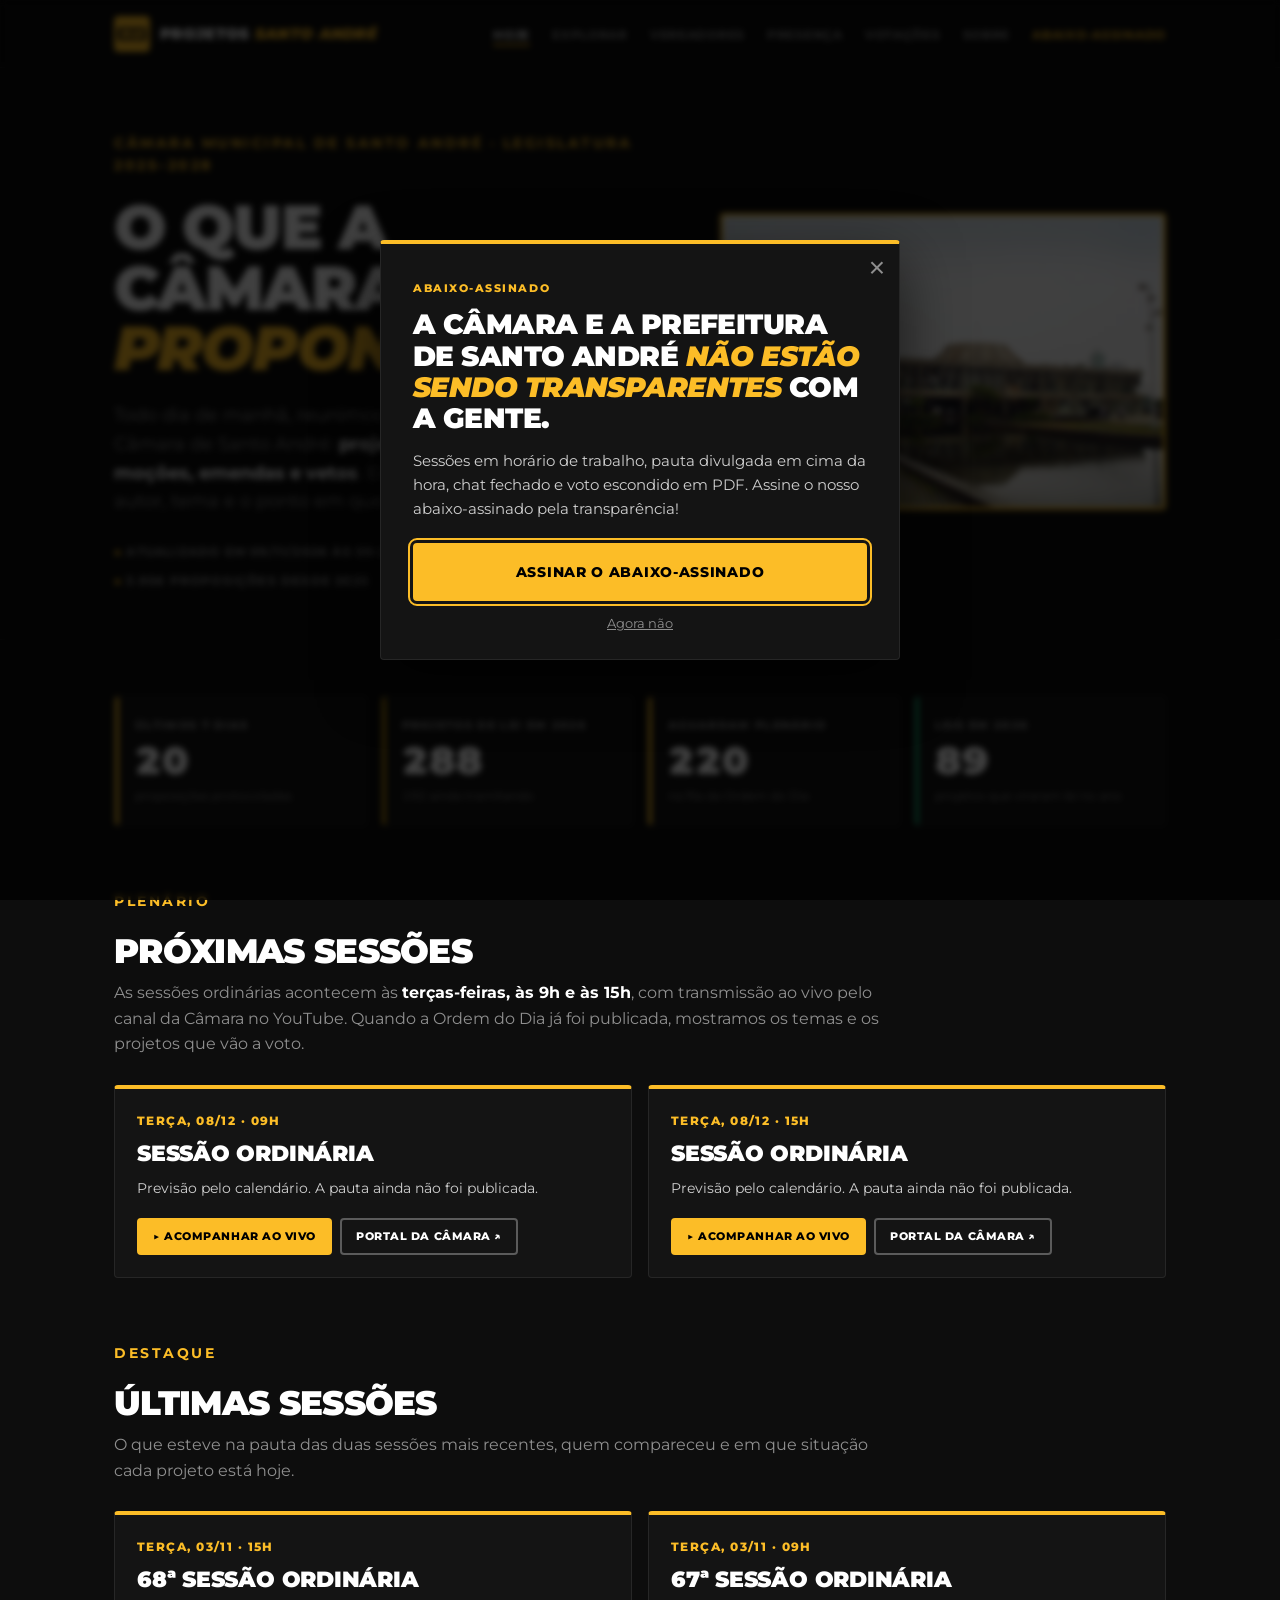
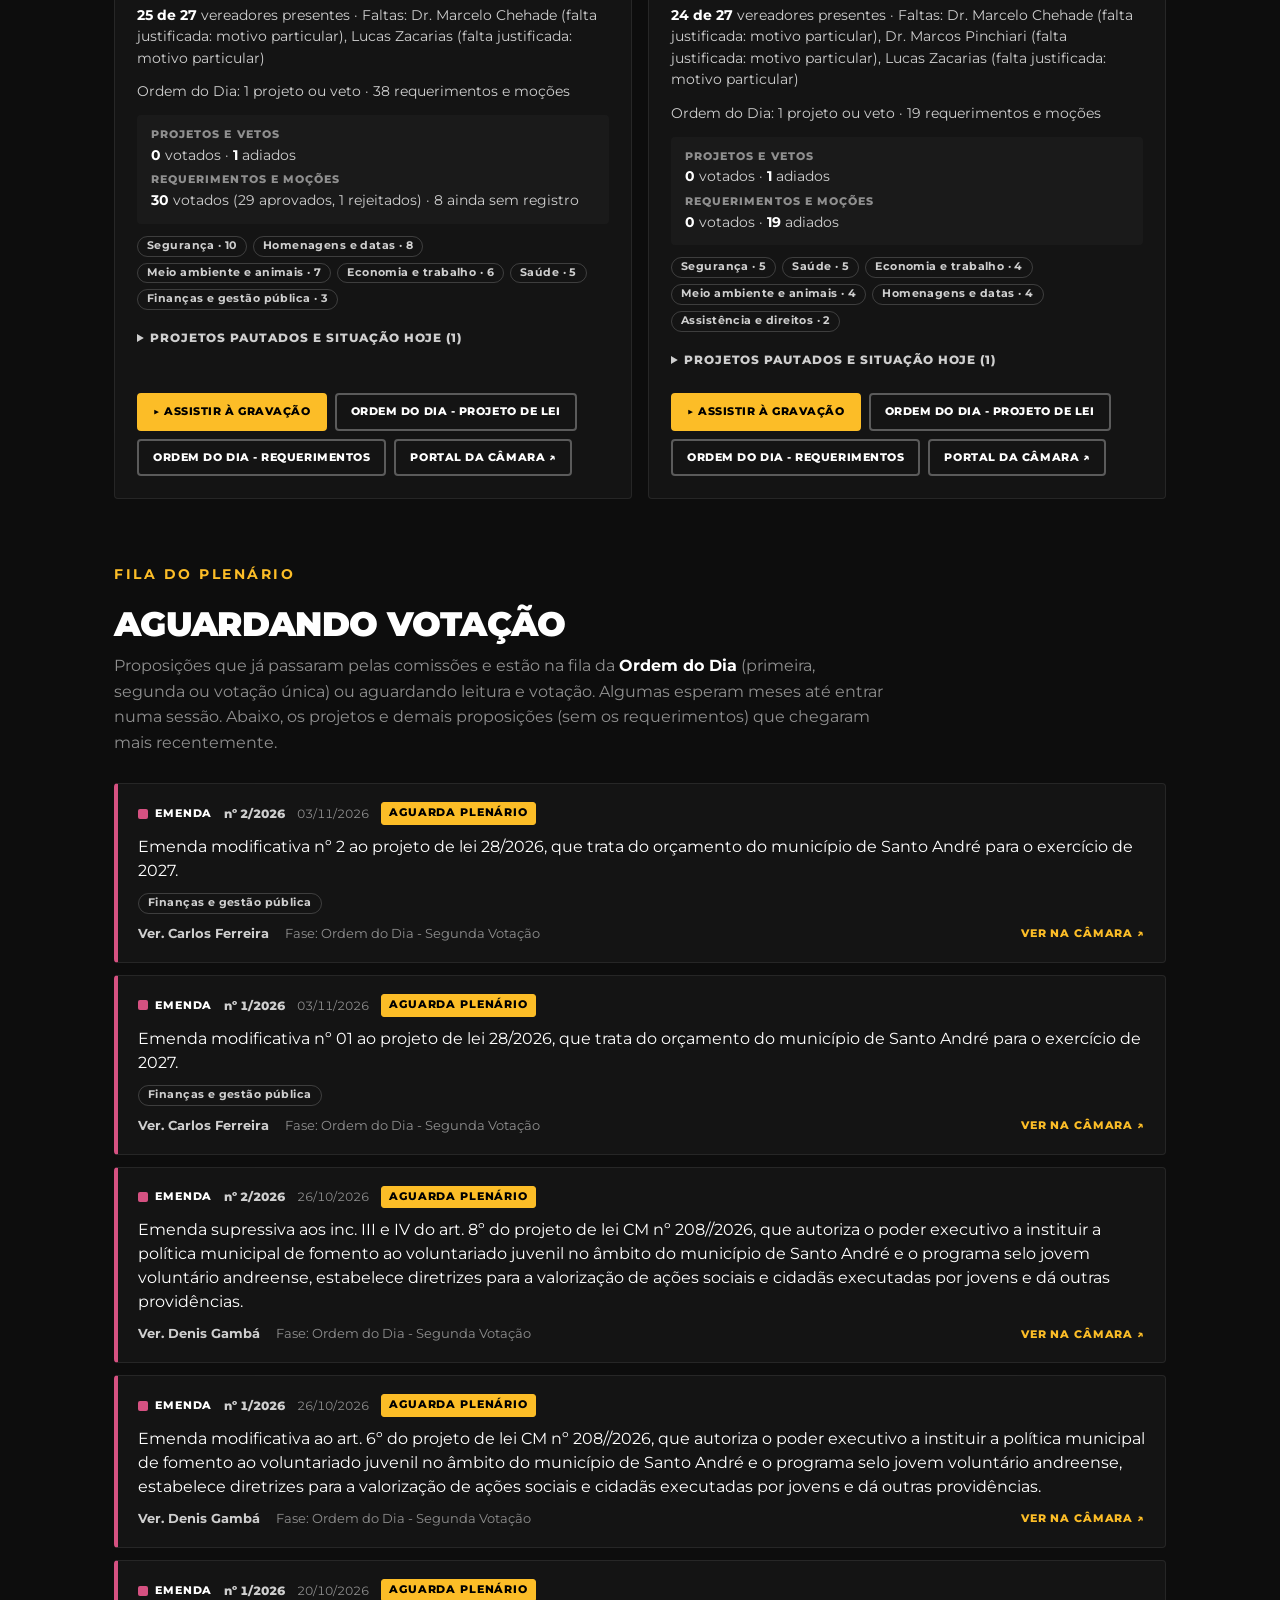
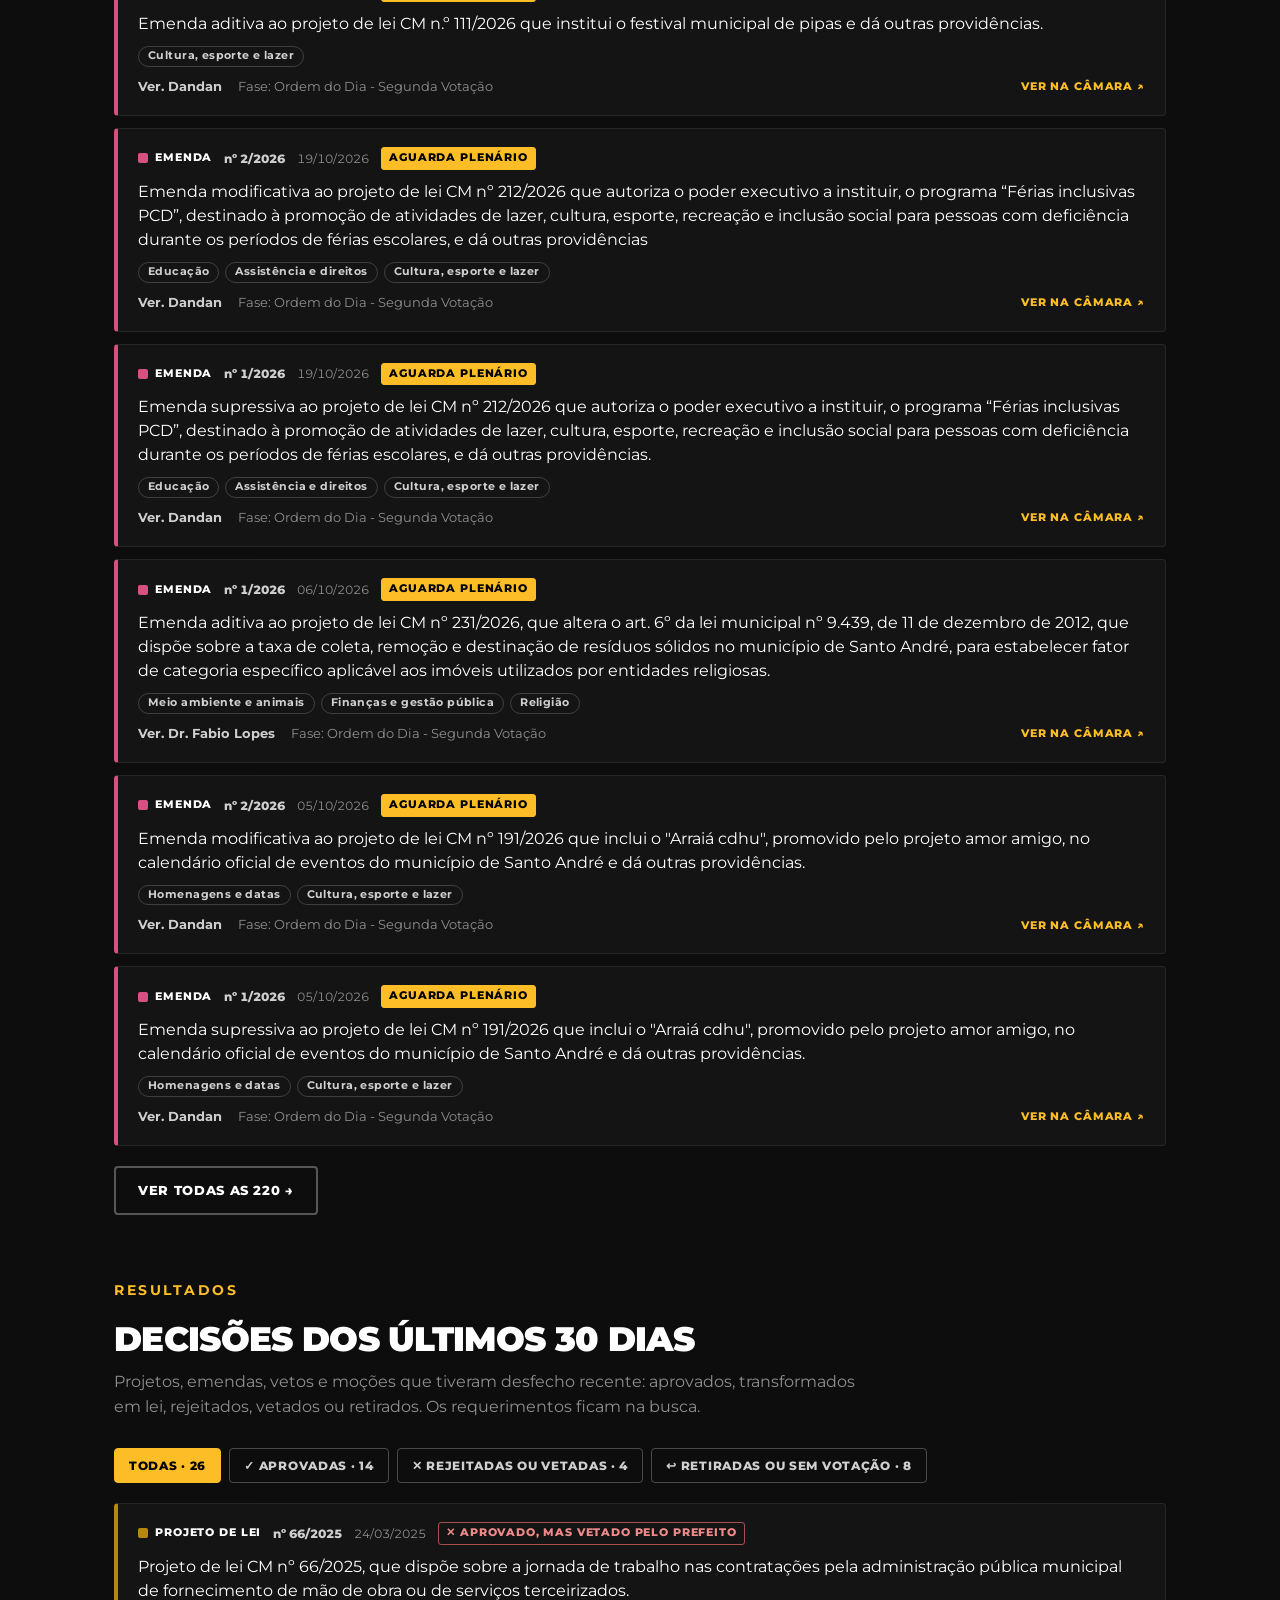
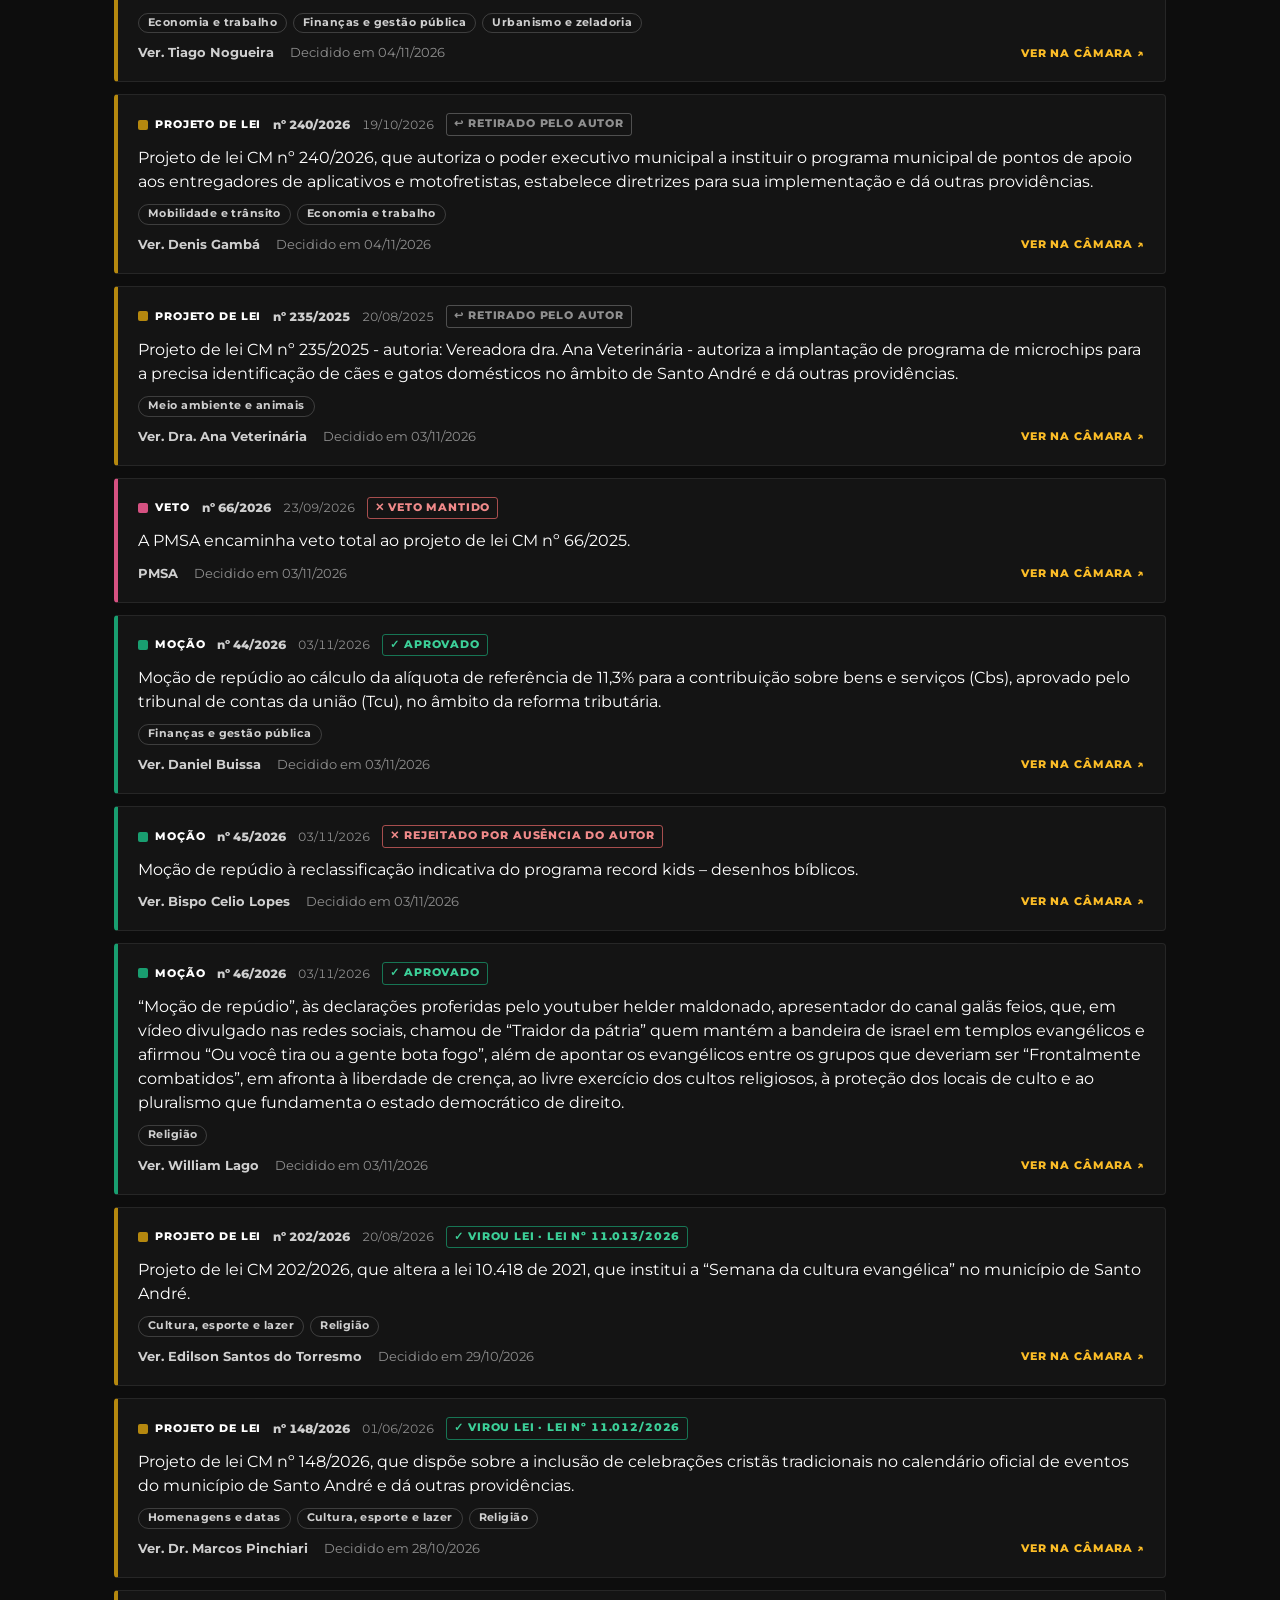
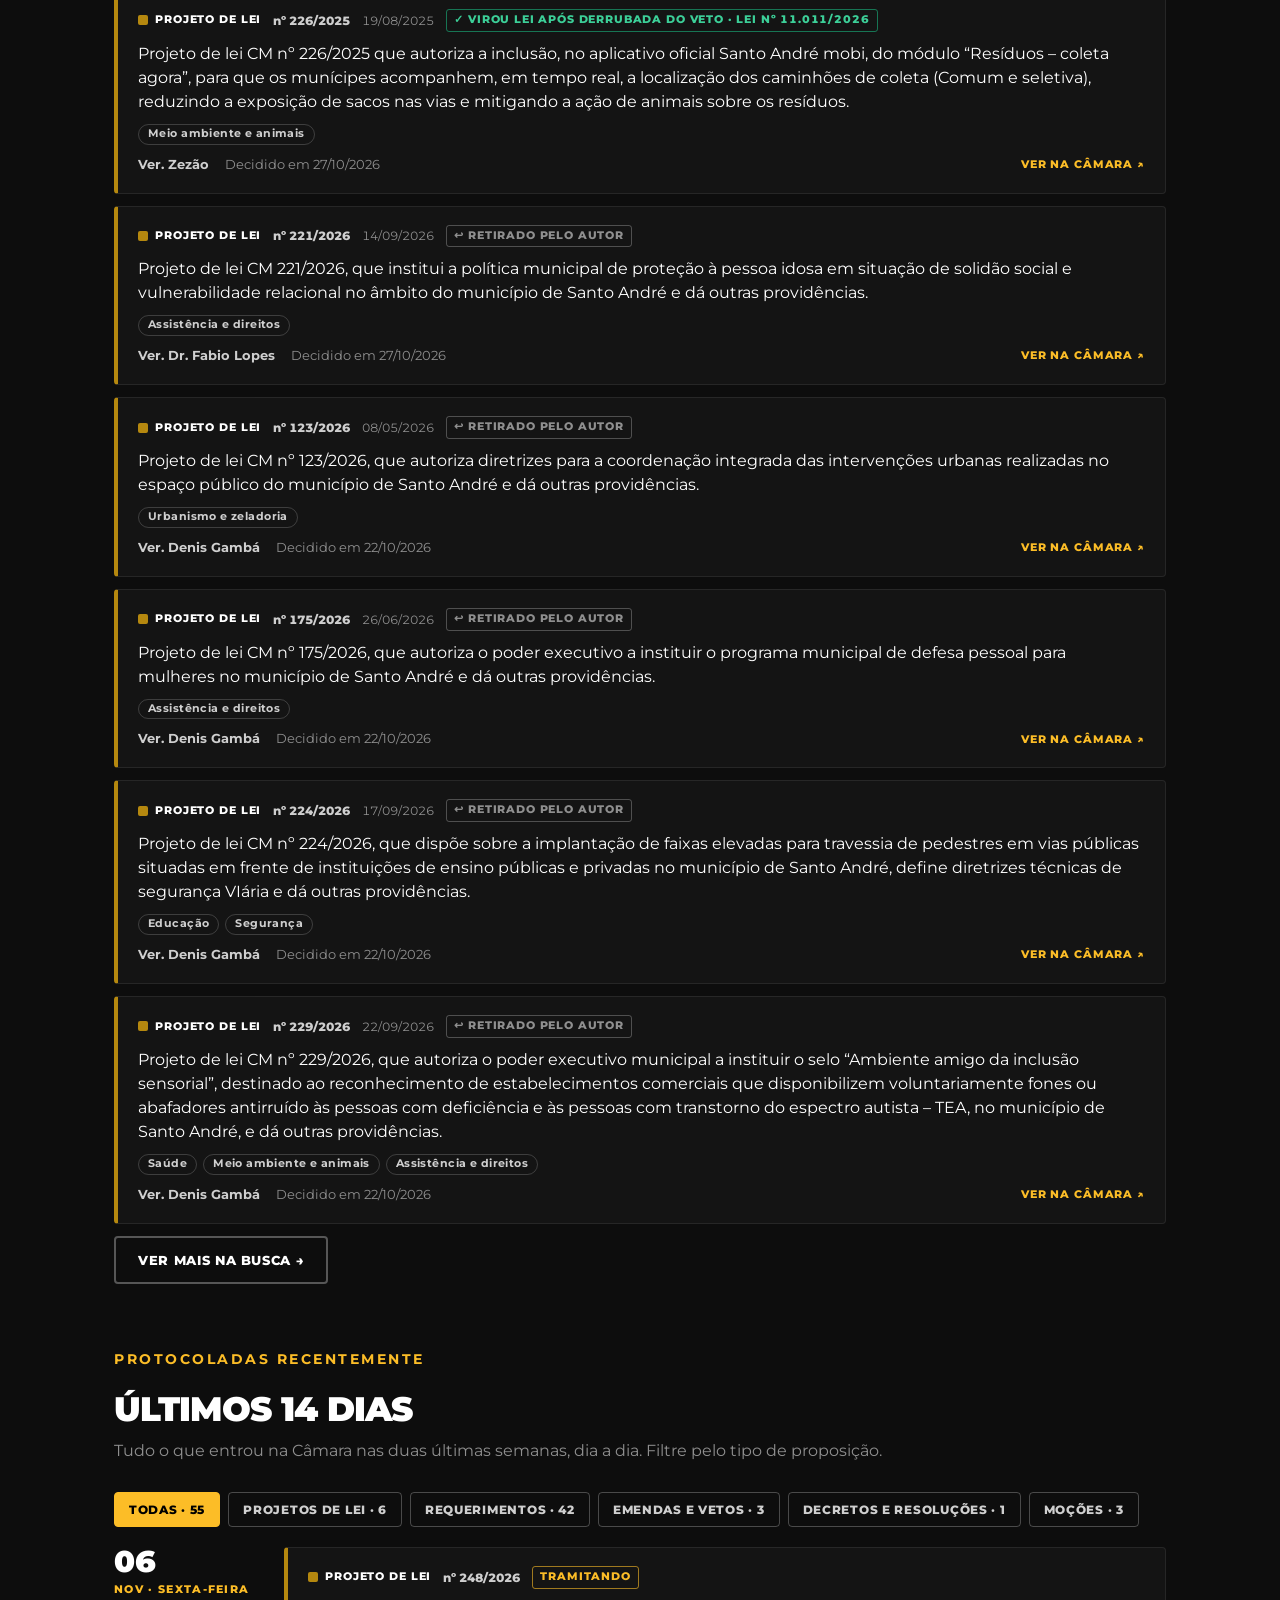
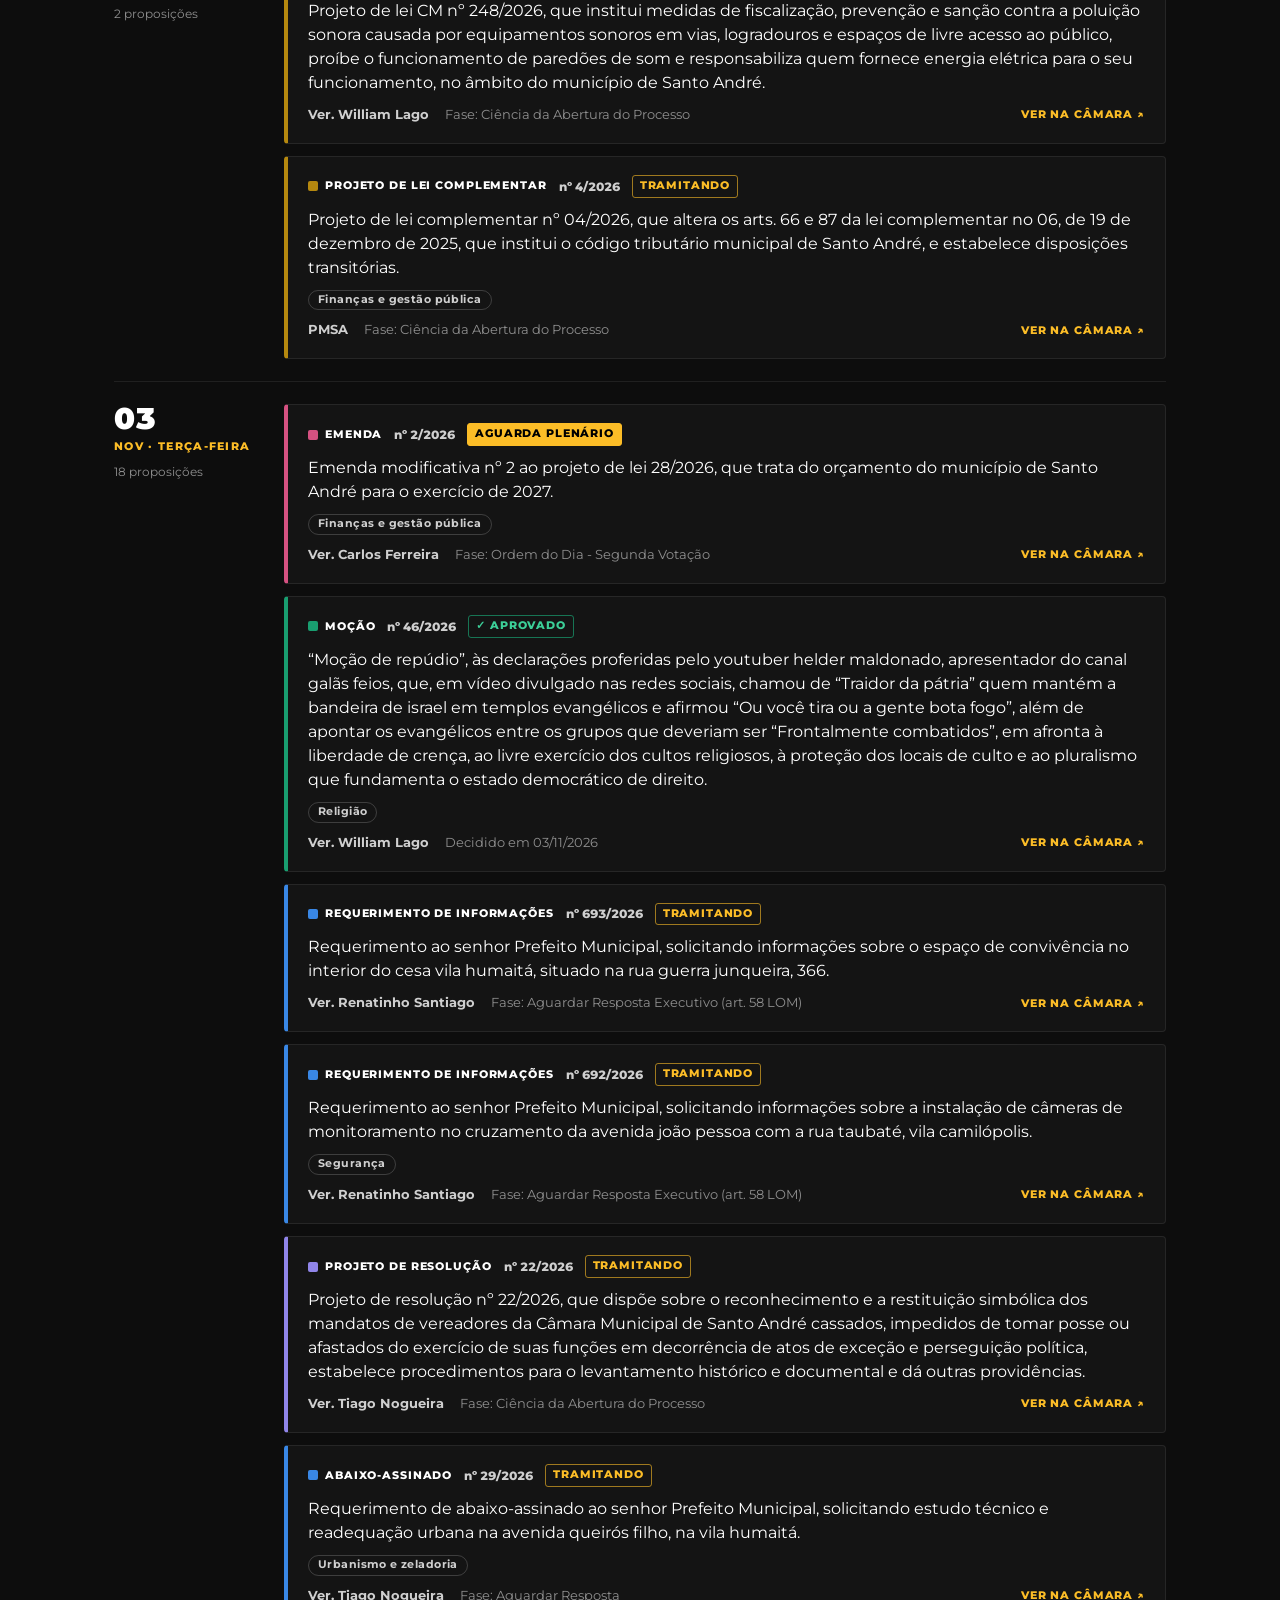
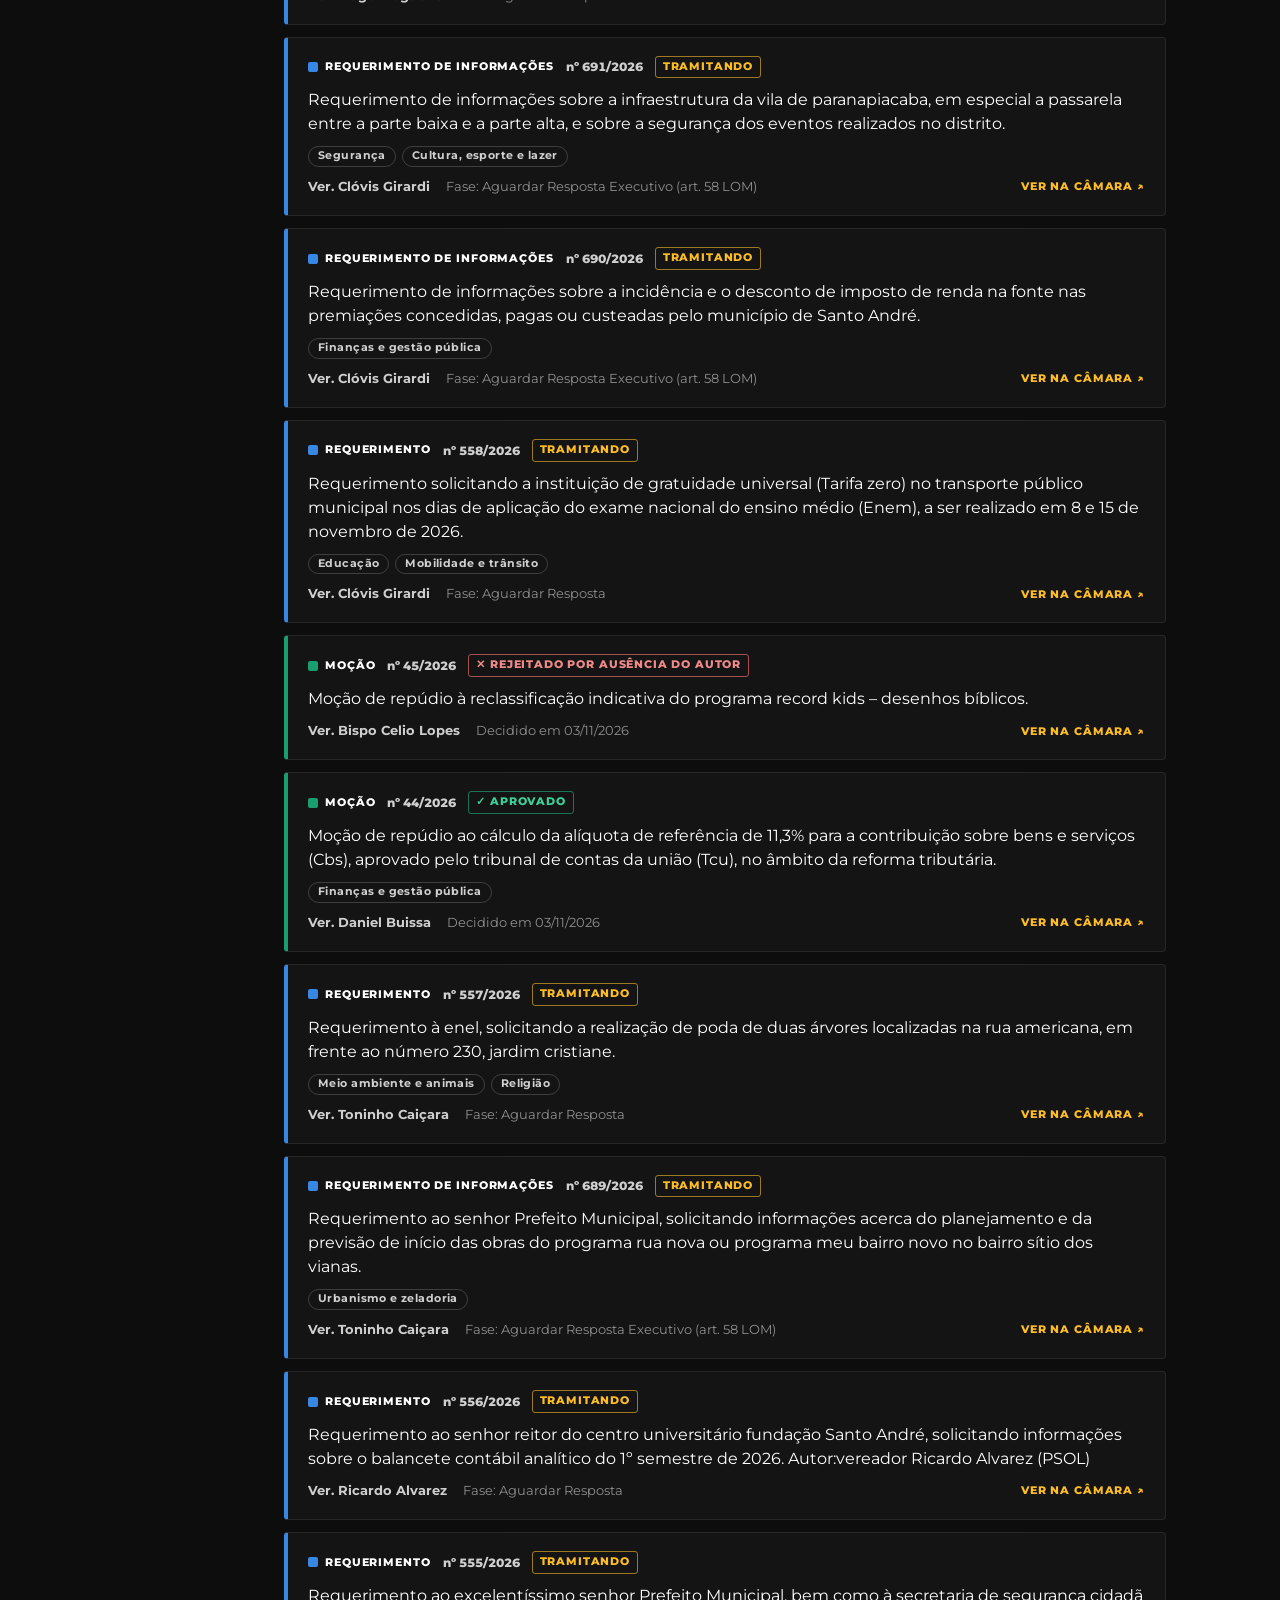
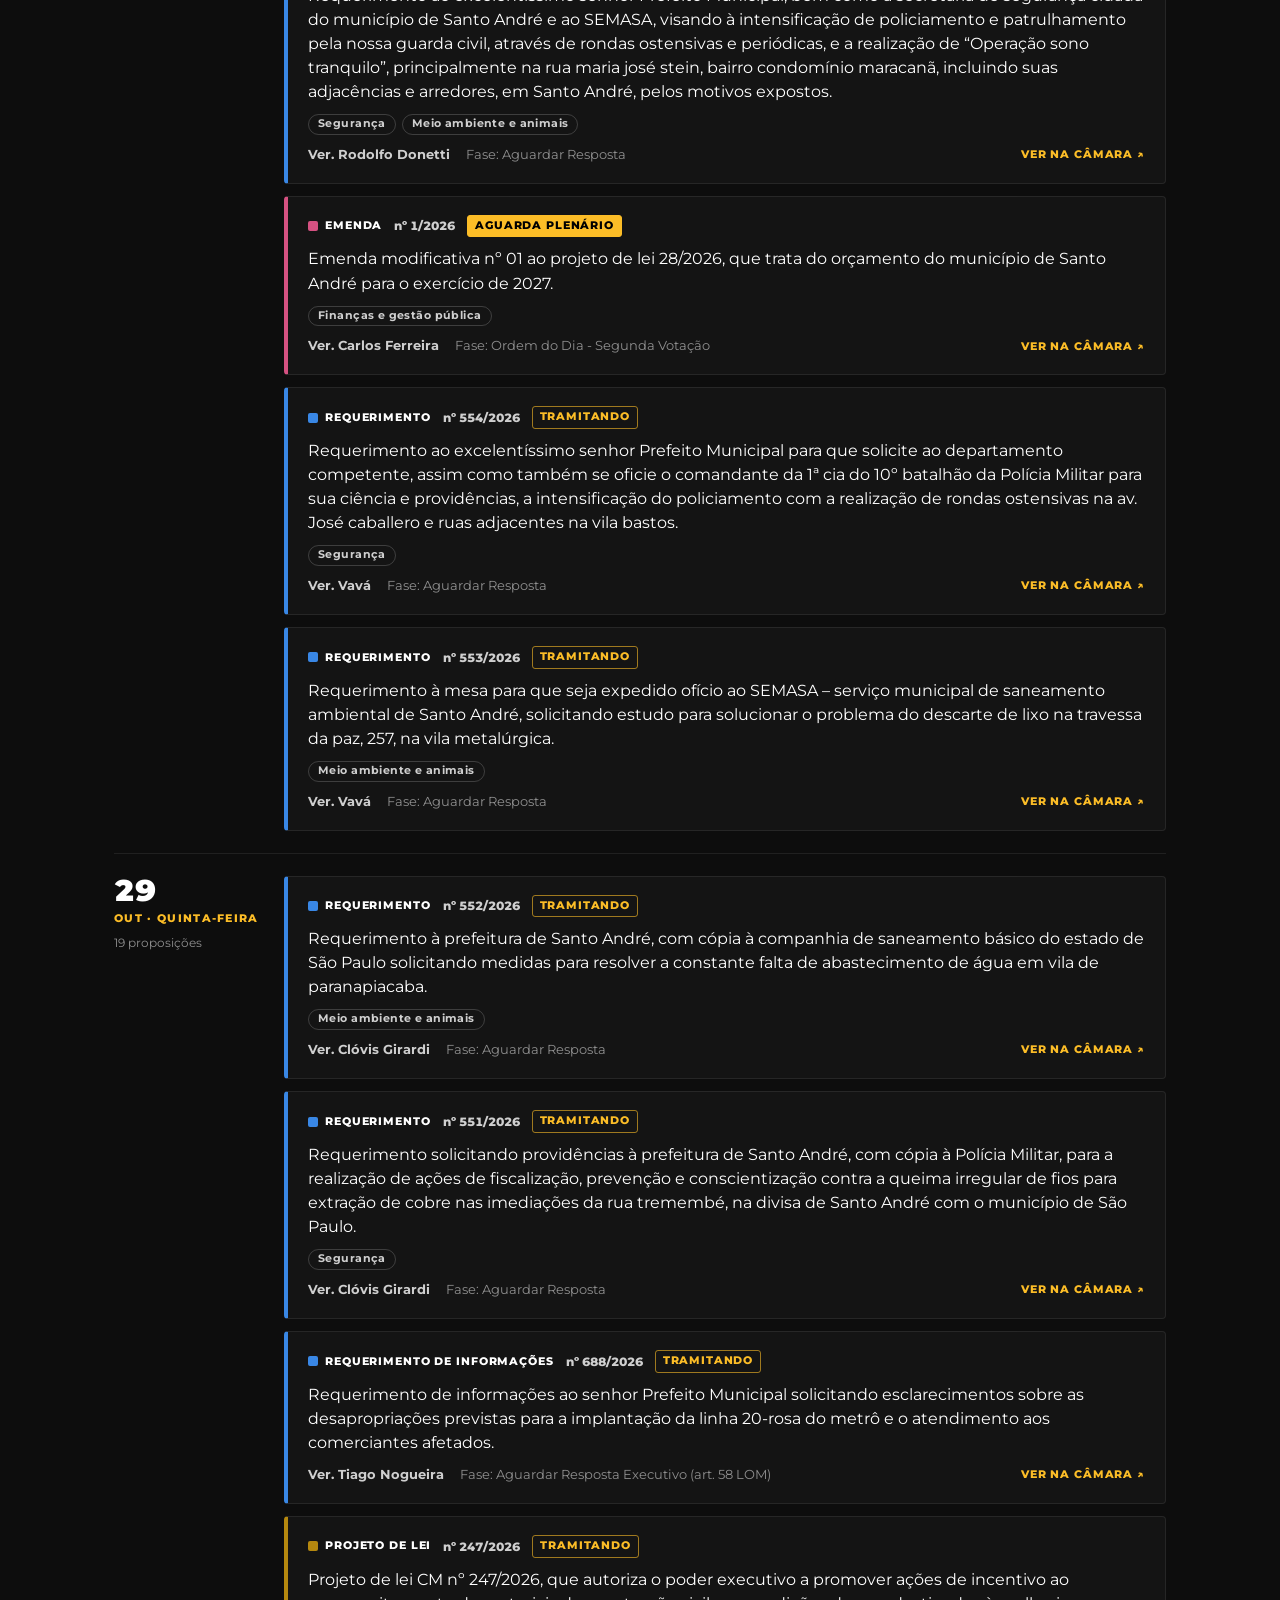
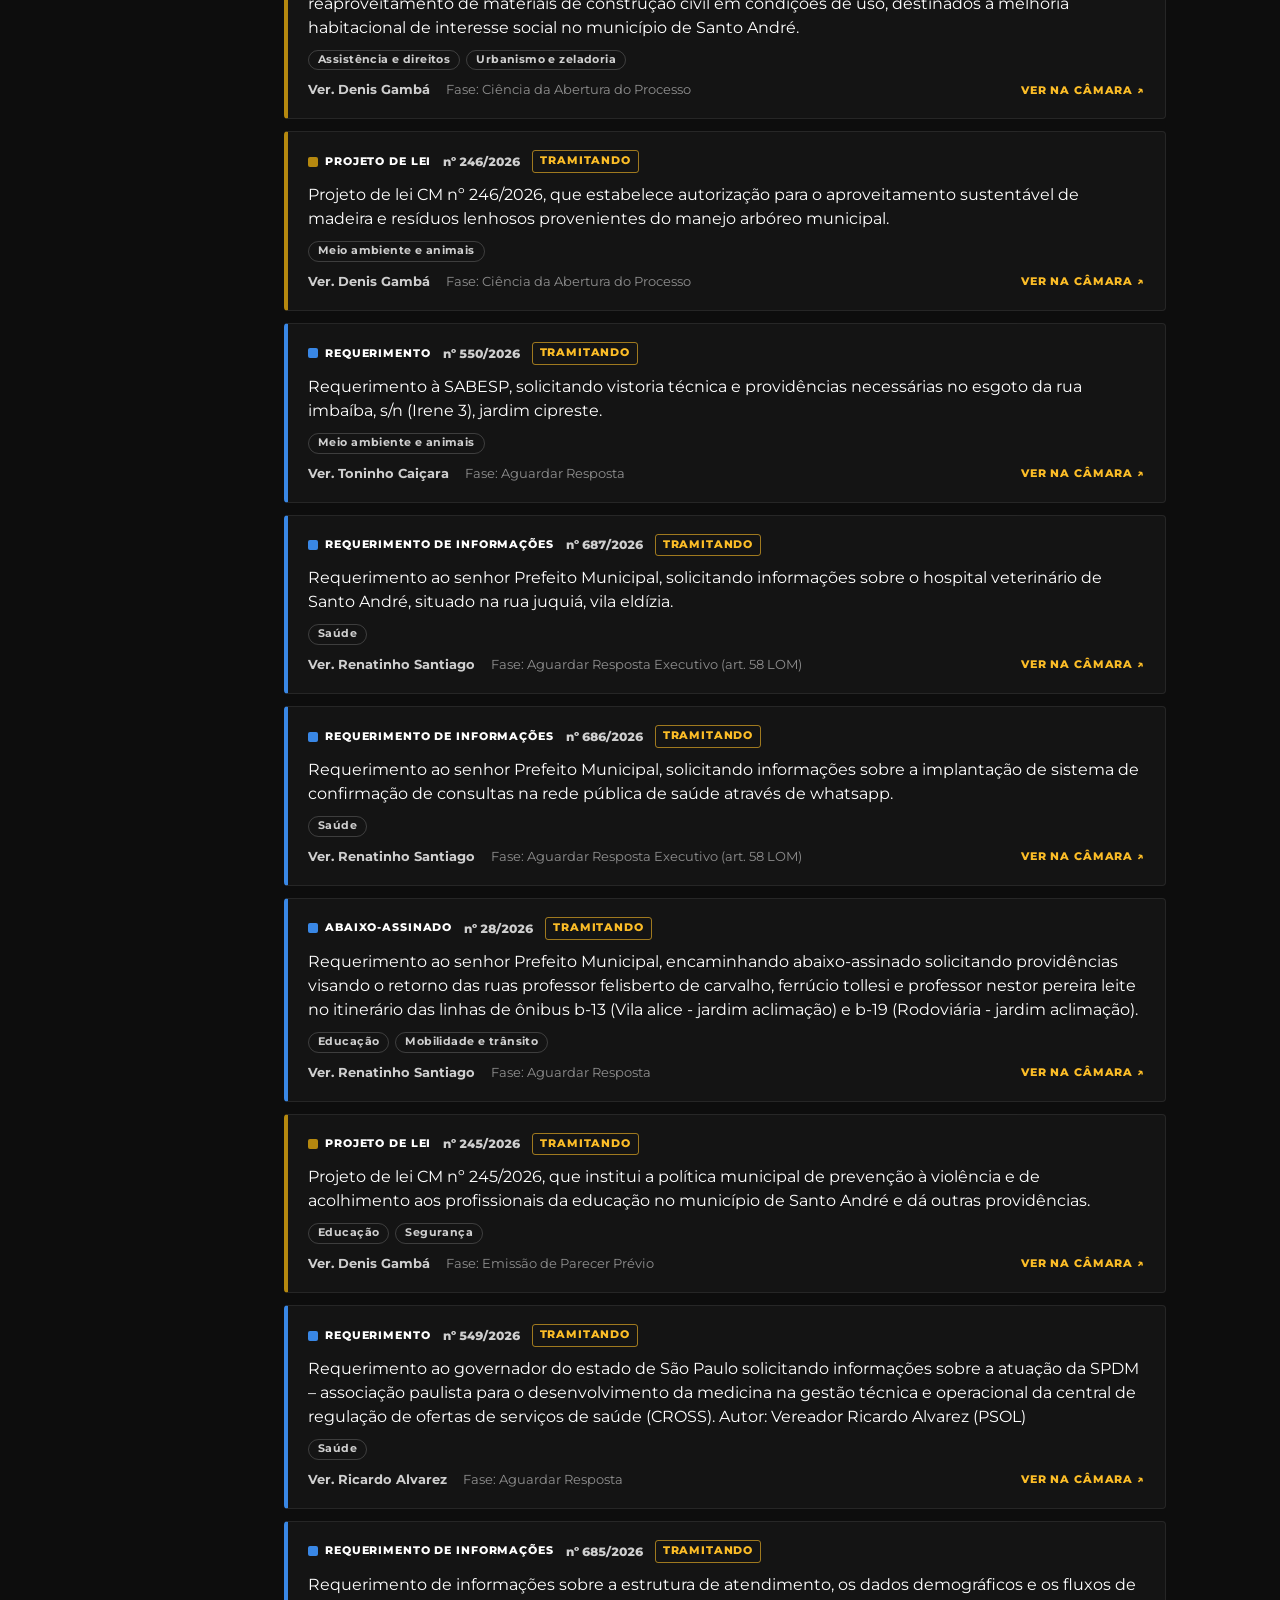
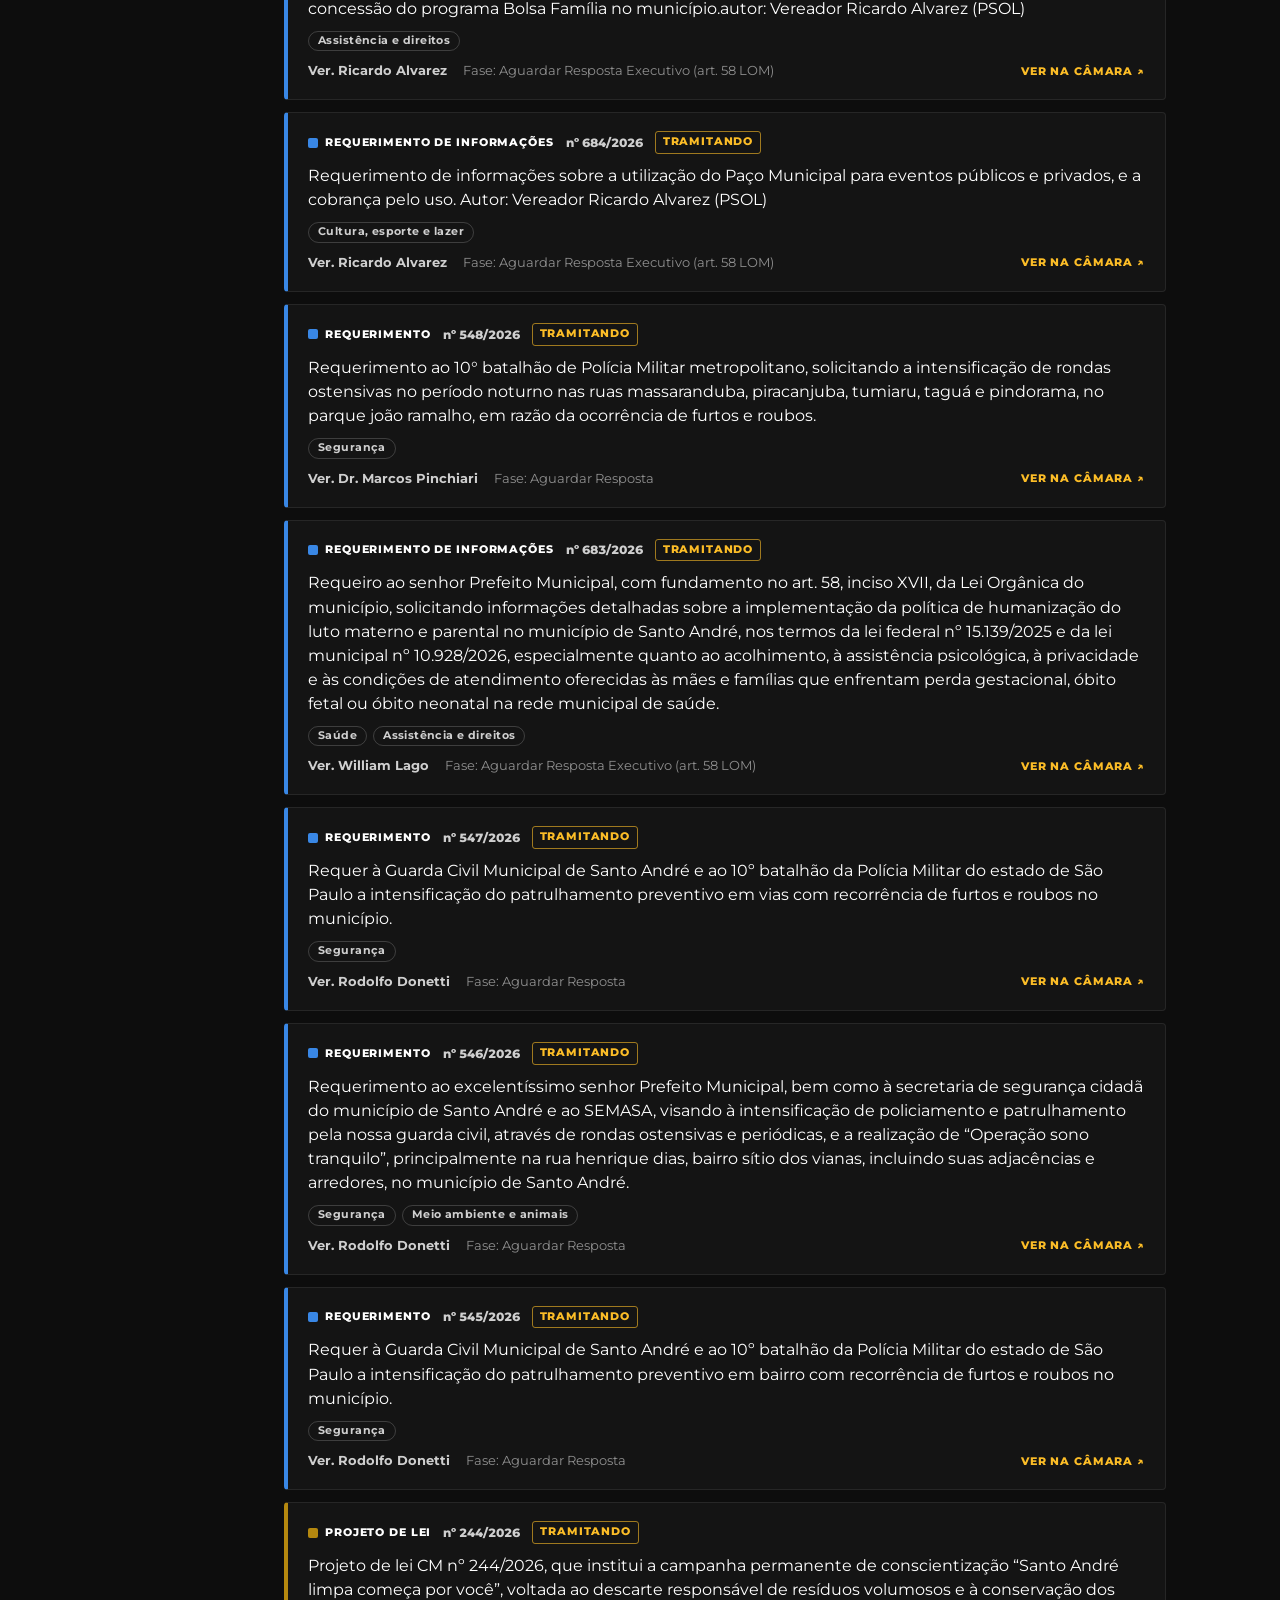
==== docs/index.html @ d662e27c "Modal na página inicial convidando para o abaixo-assinado Aparece 5 s depois de abrir o site; quem f" ====
<!DOCTYPE html>
<html lang="pt-BR">
<head>
  <meta charset="UTF-8" />
  <meta name="viewport" content="width=device-width, initial-scale=1.0" />
  <title>Projetos Santo André</title>
  <meta name="description" content="Todo dia, as novas proposições da Câmara Municipal de Santo André: projetos de lei, requerimentos, moções, emendas e o que está na pauta." />
  <meta property="og:title" content="Projetos Santo André — o que a Câmara está propondo" />
  <meta property="og:description" content="Atualizado todo dia com os dados públicos da Câmara Municipal de Santo André." />
  <link rel="icon" href="img/wan.svg" type="image/svg+xml" />
  <link rel="apple-touch-icon" href="img/wan_180.png" />
  <meta property="og:image" content="https://welwelaraujo.github.io/projetos_santoandre/img/og.png" />
  <link rel="preconnect" href="https://fonts.googleapis.com" />
  <link rel="preconnect" href="https://fonts.gstatic.com" crossorigin />
  <link href="https://fonts.googleapis.com/css2?family=Montserrat:ital,wght@0,400;0,600;0,700;0,800;0,900;1,800;1,900&display=swap" rel="stylesheet" />
  <link rel="stylesheet" href="estilo.css?v=17" />
</head>
<body>

  <nav class="nav">
    <div class="nav__inner container">
      <a href="./" class="marca"><img class="marca__logo" src="img/wan.svg" alt="WAN" width="36" height="36" /><span class="marca__texto">Projetos <em>Santo André</em></span></a>
      <ul class="nav__links">
        <li><a href="./" aria-current="page">Hoje</a></li>
        <li><a href="explorar.html">Explorar</a></li>
        <li><a href="vereadores.html">Vereadores</a></li>
        <li><a href="presenca.html">Presença</a></li>
        <li><a href="votacoes.html">Votações</a></li>
        <li><a href="sobre.html">Sobre</a></li>
        <li><a href="abaixo-assinado.html" class="nav__cta">Abaixo-assinado</a></li>
      </ul>
    </div>
  </nav>

  <header class="hero">
    <div class="container hero__grade">
      <div>
        <p class="section-label">Câmara Municipal de Santo André · Legislatura 2025–2028</p>
        <h1 class="hero__title">O que a Câmara está <em>propondo</em></h1>
        <p class="hero__lede">Todo dia de manhã, reunimos as proposições protocoladas na Câmara de Santo André: <strong>projetos de lei, requerimentos, moções, emendas e vetos</strong>. Em linguagem simples, com autor, tema e o ponto em que cada uma está.</p>
        <div class="hero__meta"><span>Atualizado em <b data-atualizado>—</b></span><span>Dados públicos da Câmara</span><span id="h-total">—</span></div>
      </div>
      <img class="hero__foto" src="assets/camara-santo-andre.jpg" alt="Prédio da Câmara Municipal de Santo André, com o espelho d'água em frente" width="600" height="400" />
    </div>
  </header>

  <main>
    <section class="secao">
      <div class="container">
        <div class="kpis" id="kpis"></div>
      </div>
    </section>

    <section class="secao" id="proximas">
      <div class="container">
        <p class="section-label">Plenário</p>
        <h2 class="secao__titulo">Próximas sessões</h2>
        <p class="secao__intro">As sessões ordinárias acontecem às <strong>terças-feiras, às 9h e às 15h</strong>, com transmissão ao vivo pelo canal da Câmara no YouTube. Quando a Ordem do Dia já foi publicada, mostramos os temas e os projetos que vão a voto.</p>
        <div class="sessoes" id="l-proximas"></div>
      </div>
    </section>

    <section class="secao" id="ultimas">
      <div class="container">
        <p class="section-label">Destaque</p>
        <h2 class="secao__titulo">Últimas sessões</h2>
        <p class="secao__intro">O que esteve na pauta das duas sessões mais recentes, quem compareceu e em que situação cada projeto está hoje.</p>
        <div class="sessoes" id="l-ultimas"></div>
      </div>
    </section>

    <section class="secao" id="pauta">
      <div class="container">
        <p class="section-label">Fila do plenário</p>
        <h2 class="secao__titulo">Aguardando votação</h2>
        <p class="secao__intro">Proposições que já passaram pelas comissões e estão na fila da <strong>Ordem do Dia</strong> (primeira, segunda ou votação única) ou aguardando leitura e votação. Algumas esperam meses até entrar numa sessão. Abaixo, os projetos e demais proposições (sem os requerimentos) que chegaram mais recentemente.</p>
        <div class="lista" id="l-pauta"></div>
        <p style="margin-top:20px"><a class="btn btn--outline" id="ver-pauta" href="explorar.html?situacao=pauta">Ver todas</a></p>
      </div>
    </section>

    <section class="secao" id="decisoes">
      <div class="container">
        <p class="section-label">Resultados</p>
        <h2 class="secao__titulo">Decisões dos últimos 30 dias</h2>
        <p class="secao__intro">Projetos, emendas, vetos e moções que tiveram desfecho recente: aprovados, transformados em lei, rejeitados, vetados ou retirados. Os requerimentos ficam na busca.</p>
        <div class="chips" id="f-res" role="group" aria-label="Filtrar por resultado"></div>
        <div class="lista" id="l-decisoes" style="margin-top:20px"></div>
      </div>
    </section>

    <section class="secao" id="novas">
      <div class="container">
        <p class="section-label">Protocoladas recentemente</p>
        <h2 class="secao__titulo">Últimos 14 dias</h2>
        <p class="secao__intro">Tudo o que entrou na Câmara nas duas últimas semanas, dia a dia. Filtre pelo tipo de proposição.</p>
        <div class="chips" id="f-cat" role="group" aria-label="Filtrar por tipo"></div>
        <div id="l-novas" style="margin-top:20px"></div>
        <p style="margin-top:24px"><a class="btn btn--outline" href="explorar.html">Buscar em todas as proposições →</a></p>
      </div>
    </section>

    <section class="secao" id="movimentacoes">
      <div class="container">
        <p class="section-label">Andamento</p>
        <h2 class="secao__titulo">O que mudou de fase</h2>
        <p class="secao__intro">A cada coleta, comparamos a situação e a fase de cada proposição com o dia anterior. Aqui estão as mudanças mais recentes.</p>
        <div class="cartao"><div class="movs" id="l-movs"></div></div>
      </div>
    </section>
  </main>

  <footer class="footer">
    <div class="container footer__inner">
      <a href="./" class="marca"><img class="marca__logo" src="img/wan.svg" alt="WAN" width="36" height="36" /></a>
      <nav class="footer__links">
        <a href="./">Hoje</a>
        <a href="explorar.html">Explorar</a>
        <a href="vereadores.html">Vereadores</a>
        <a href="presenca.html">Presença</a>
        <a href="votacoes.html">Votações</a>
        <a href="sobre.html">Sobre</a>
        <a href="abaixo-assinado.html">Abaixo-assinado</a>
        <a href="privacidade.html">Privacidade</a>
      </nav>
      <p class="footer__info">Fonte: portal Câmara sem Papel, da Câmara Municipal de Santo André. Consulte sempre o texto oficial.</p>
    </div>
    <p class="footer__credito container">Desenvolvido por: <strong>Wellington Araujo Nogueira</strong> · <a href="mailto:wellingtonaraujonogueira@outlook.com">wellingtonaraujonogueira@outlook.com</a> · LinkedIn: <a href="https://www.linkedin.com/in/wellingtonaraujonogueira/" target="_blank" rel="noopener">linkedin.com/in/wellingtonaraujonogueira</a></p>
  </footer>

  <script src="app.js?v=3"></script>
  <script>
  (function () {
    var A = window.APP;
    // Sessões: a página decide pelo relógio de quem acessa o que é próxima, ao vivo ou já passou.
    var DIAS = ['domingo', 'segunda', 'terça', 'quarta', 'quinta', 'sexta', 'sábado'];
    var DURACAO = 4 * 3600 * 1000;
    function inicio(s) { return new Date(s.data + 'T' + s.hora + ':00-03:00'); }
    function quando(s) {
      var dia = DIAS[new Date(s.data + 'T12:00:00Z').getUTCDay()];
      return dia.charAt(0).toUpperCase() + dia.slice(1) + ', ' + A.data(s.data).slice(0, 5) + ' · ' + s.hora.replace(':00', 'h');
    }
    function proximaTerca(agora) {
      var d = new Date(agora);
      for (var i = 0; i < 8; i++) {
        var iso = d.toLocaleDateString('sv-SE', { timeZone: 'America/Sao_Paulo' });
        if (new Date(iso + 'T12:00:00Z').getUTCDay() === 2 &&new Date(iso + 'T15:00:00-03:00').getTime() + DURACAO > agora) return iso;
        d = new Date(d.getTime() + 86400000);
      }
    }
    function titulo(s) { return s.numero ? s.numero + 'ª Sessão ' + s.tipo : 'Sessão Ordinária'; }
    function resumoTemas(pauta) {
      var t = Object.keys(pauta.temas || {}).slice(0, 6);
      return t.length ? '<div class="temas">' + t.map(function (k) {
        return '<span class="tema">' + A.esc(k) + ' · ' + pauta.temas[k] + '</span>';
      }).join('') + '</div>' : '';
    }
    function contagem(itens) {
      var proj = itens.filter(function (i) { return !/Requerimento|Moção/.test(i.tipo); });
      var partes = [];
      if (proj.length) partes.push(proj.length + (proj.length > 1 ? ' projetos e vetos' : ' projeto ou veto'));
      var req = itens.length - proj.length;
      if (req) partes.push(req + (req > 1 ? ' requerimentos e moções' : ' requerimento ou moção'));
      return partes.join(' · ');
    }
    // Resultado de cada item na sessão (calculado pelo coletor a partir da tramitação e das pautas seguintes).
    var RES_SESSAO = {
      aprovado: ['ok', '✓ Aprovado'], rejeitado: ['nao', '✕ Rejeitado'], veto_mantido: ['nao', '✕ Veto mantido'],
      veto_derrubado: ['ok', '✓ Veto derrubado'], retirado: ['neutro', '↩ Retirado'], adiado: ['neutro', '⏸ Adiado'],
      aguardando: ['neutro', 'Aguardando registro'], sem_info: ['neutro', 'Sem registro']
    };
    var PESO = { aprovado: 0, rejeitado: 0, veto_mantido: 0, veto_derrubado: 0, retirado: 1, adiado: 2, aguardando: 3, sem_info: 3 };
    function seloResultado(item) {
      var r = item.resultado && RES_SESSAO[item.resultado.codigo];
      return r ? '<span class="sit sit--' + r[0] + '">' + r[1] + (item.resultado.codigo === 'aprovado' && /votação/.test(item.votacao) && item.votacao !== 'leitura e votação' ? ' em ' + item.votacao.replace(' votação', '') : '') + '</span>' : '';
    }
    function placar(s) {
      var pr = (s.placar || {}).projetos, rq = (s.placar || {}).requerimentos;
      if (!pr && !rq) return '';
      function n(o, k) { return (o && o[k]) || 0; }
      function linha(o, rotulo) {
        if (!o) return '';
        var votados = n(o, 'aprovado') + n(o, 'rejeitado') + n(o, 'veto_mantido') + n(o, 'veto_derrubado');
        var det = [];
        if (n(o, 'aprovado') + n(o, 'veto_derrubado')) det.push(n(o, 'aprovado') + n(o, 'veto_derrubado') + ' aprovados');
        if (n(o, 'rejeitado') + n(o, 'veto_mantido')) det.push(n(o, 'rejeitado') + n(o, 'veto_mantido') + ' rejeitados');
        var resto = [];
        if (n(o, 'adiado')) resto.push('<b>' + n(o, 'adiado') + '</b> adiados');
        if (n(o, 'retirado')) resto.push(n(o, 'retirado') + ' retirados');
        if (n(o, 'sem_info') + n(o, 'aguardando')) resto.push(n(o, 'sem_info') + n(o, 'aguardando') + ' ainda sem registro');
        return '<div class="placar__linha"><span class="placar__rot">' + rotulo + '</span><span><b>' + votados + '</b> votados' + (det.length ? ' (' + det.join(', ') + ')' : '') +
          (resto.length ? ' · ' + resto.join(' · ') : '') + '</span></div>';
      }
      return '<div class="placar">' + linha(pr, 'Projetos e vetos') + linha(rq, 'Requerimentos e moções') + '</div>';
    }
    function linhaItem(item, D) {
      var p = item.proposicao_id && D.porId[item.proposicao_id];
      var nome = A.esc(item.tipo) + (item.numero ? ' nº ' + item.numero + '/' + item.ano : '');
      return '<li>' + (item.resultado ? seloResultado(item) : '') + '<span class="sessao__voto">' + A.esc(item.votacao) + (item.adiada ? ' (já adiada antes)' : '') + '</span>' +
        '<strong>' + (p ? '<a href="' + A.linkCamara(p) + '" target="_blank" rel="noopener">' + nome + '</a>' : nome) + '</strong>' +
        (item.autor ? ' <span class="sessao__autor">· ' + A.esc(item.autor) + '</span>' : '') +
        '<span class="sessao__ementa">' + A.esc(A.frase(item.ementa).slice(0, 160)) + (item.ementa.length > 160 ? '…' : '') + '</span>' +
        (p ? '<span class="sessao__agora">Hoje: ' + A.situacaoHtml(p) + '</span>' : '') + '</li>';
    }
    function cartaoSessao(s, D, S, modo) {
      var agora = Date.now(), ini = s.data ? inicio(s).getTime() : 0;
      var aoVivo = ini && agora >= ini - 15 * 60000 && agora < ini + DURACAO;
      var pauta = s.pauta || { itens: [], temas: {} };
      var projetos = pauta.itens.filter(function (i) { return !/Requerimento|Moção/.test(i.tipo); });
      // Votados primeiro, depois retirados, adiados e sem registro.
      projetos.sort(function (a, b) {
        var pa = a.resultado ? PESO[a.resultado.codigo] : a.adiada, pb = b.resultado ? PESO[b.resultado.codigo] : b.adiada;
        return (pa - pb) || (a.ordem - b.ordem);
      });
      var docs = (s.docs || []).filter(function (d) { return /ordem do dia/i.test(d.titulo); });
      var video = modo === 'ultima'
        ? (s.video ? '<a class="btn btn--yellow btn--sm" href="https://www.youtube.com/watch?v=' + s.video + '" target="_blank" rel="noopener">▶ Assistir à gravação</a>' : '<a class="btn btn--outline btn--sm" href="' + S.canal + '" target="_blank" rel="noopener">▶ Gravações no YouTube</a>')
        : '<a class="btn btn--yellow btn--sm" href="' + S.ao_vivo + '" target="_blank" rel="noopener">▶ ' + (aoVivo ? 'Assistir agora' : 'Acompanhar ao vivo') + '</a>';
      var pres = s.presenca && s.presenca.total ? '<p class="sessao__pres"><strong>' + s.presenca.presentes + ' de ' + s.presenca.total + '</strong> vereadores presentes' +
        (s.presenca.ausentes.length ? ' · Faltas: ' + s.presenca.ausentes.map(function (a) { return A.esc(a.nome) + (a.situacao !== 'Ausente' ? ' (' + A.esc(a.situacao.toLowerCase()) + (a.motivo ? ': ' + A.esc(a.motivo.toLowerCase()) : '') + ')' : ''); }).join(', ') : '') + '</p>' : '';
      var corpoPauta = pauta.itens.length
        ? '<p class="sessao__conta">Ordem do Dia: ' + contagem(pauta.itens) + '</p>' + (modo === 'ultima' ? placar(s) : '') + resumoTemas(pauta) +
          (projetos.length ? '<details class="sessao__itens"' + (modo === 'proxima' ? ' open' : '') + '><summary>' + (modo === 'ultima' ? 'Projetos pautados e situação hoje' : 'Projetos que vão a voto') + ' (' + projetos.length + ')</summary><ul>' +
            projetos.map(function (i) { return linhaItem(i, D); }).join('') + '</ul></details>' : '')
        : '<p class="sessao__conta">' + (s.previsto ? 'Previsão pelo calendário. A pauta ainda não foi publicada.' : 'A Ordem do Dia ainda não foi publicada.') + '</p>';
      return '<article class="sessao' + (aoVivo ? ' sessao--vivo' : '') + '">' +
        '<div class="sessao__topo"><span class="sessao__quando">' + quando(s) + '</span>' + (aoVivo ? '<span class="sit sit--pauta">● Ao vivo</span>' : '') + '</div>' +
        '<h3 class="sessao__titulo">' + A.esc(titulo(s)) + '</h3>' + pres + corpoPauta +
        '<div class="sessao__acoes">' + video + docs.map(function (d) {
          return '<a class="btn btn--outline btn--sm" href="' + d.url + '" target="_blank" rel="noopener">' + A.esc(d.titulo.replace(/ - Nº.*$/, '').replace('Pauta para ', '')) + '</a>';
        }).join('') + '<a class="btn btn--outline btn--sm" href="' + S.portal + '" target="_blank" rel="noopener">Portal da Câmara ↗</a></div></article>';
    }
    function desenhaSessoes(D) {
      fetch('dados/sessoes.json', { cache: 'no-cache' }).then(function (r) { return r.json(); }).then(function (S) {
        var agora = Date.now();
        var lista = S.sessoes.filter(function (s) { return /Ordinária|Extraordinária/.test(s.tipo); });
        var futuras = lista.filter(function (s) { return inicio(s).getTime() + DURACAO > agora; })
          .sort(function (a, b) { return inicio(a) - inicio(b); });
        // Completa o próximo dia de sessão com os horários que o portal ainda não publicou.
        var dia = futuras.length ? futuras[0].data : proximaTerca(agora);
        ['09:00', '15:00'].forEach(function (h) {
          if (!futuras.some(function (s) { return s.data === dia && s.hora === h; })) futuras.push({ data: dia, hora: h, tipo: 'Ordinária', previsto: true });
        });
        futuras.sort(function (a, b) { return inicio(a) - inicio(b); });
        var passadas = lista.filter(function (s) { return inicio(s).getTime() + DURACAO <= agora; })
          .sort(function (a, b) { return inicio(b) - inicio(a); }).slice(0, 2);
        document.getElementById('l-proximas').innerHTML = futuras.slice(0, 2).map(function (s) { return cartaoSessao(s, D, S, 'proxima'); }).join('');
        document.getElementById('l-ultimas').innerHTML = passadas.map(function (s) { return cartaoSessao(s, D, S, 'ultima'); }).join('') ||
          '<p class="vazio">Nenhuma sessão recente encontrada.</p>';
      }).catch(function () {
        document.getElementById('l-proximas').innerHTML = '<p class="vazio">Não foi possível carregar as sessões.</p>';
      });
    }

    A.carregar().then(function (D) {
      var P = D.proposicoes;
      desenhaSessoes(D);
      var ref = new Date(D.atualizado_em.slice(0, 10) + 'T12:00:00');
      function diasAtras(n) { var d = new Date(ref); d.setDate(d.getDate() - n); return A.diaISO(d); }
      var ano = D.atualizado_em.slice(0, 4);
      var semana = P.filter(function (p) { return p.data.slice(0, 10) > diasAtras(7); });
      var pauta = P.filter(A.naPauta);
      var pls = P.filter(function (p) { return p.categoria === 'Projetos de lei' && String(p.ano) === ano; });

      document.getElementById('h-total').textContent = A.int(P.length) + ' proposições desde 2025';
      document.getElementById('kpis').innerHTML = [
        ['Últimos 7 dias', semana.length, 'proposições protocoladas', 'var(--yellow)'],
        ['Projetos de lei em ' + ano, pls.length, pls.filter(function (p) { return p.situacao === 'Tramitando'; }).length + ' ainda tramitando', 'var(--c-pl)'],
        ['Aguardam plenário', pauta.length, 'na fila da Ordem do Dia', 'var(--yellow)'],
        ['Leis em ' + ano, P.filter(function (p) { return p.desfecho && p.desfecho.codigo === 'lei' && (p.desfecho.data || '').slice(0, 4) === ano; }).length, 'projetos que viraram lei no ano', '#199e70']
      ].map(function (k) {
        return '<div class="kpi" style="--kpi-cor:' + k[3] + '"><div class="kpi__rotulo">' + k[0] + '</div><div class="kpi__valor">' + A.int(k[1]) + '</div><div class="kpi__sub">' + k[2] + '</div></div>';
      }).join('');

      document.getElementById('l-pauta').innerHTML = pauta.length
        ? pauta.filter(function (p) { return p.categoria !== 'Requerimentos'; }).slice(0, 10).map(function (p) { return A.cartao(p); }).join('')
        : '<p class="vazio">Nenhuma proposição aguardando plenário neste momento.</p>';
      document.getElementById('ver-pauta').textContent = 'Ver todas as ' + A.int(pauta.length) + ' →';

      // Decisões recentes (desfecho com data nos últimos 30 dias), sem requerimentos.
      var decisoes = P.filter(function (p) {
        return p.desfecho && p.desfecho.data > diasAtras(30) && p.categoria !== 'Requerimentos' && p.desfecho.codigo !== 'acessorio';
      }).sort(function (a, b) { return a.desfecho.data < b.desfecho.data ? 1 : -1; });
      var fRes = document.getElementById('f-res'), grupoRes = '';
      var nomesGrupo = [['', 'Todas'], ['ok', '✓ Aprovadas'], ['nao', '✕ Rejeitadas ou vetadas'], ['neutro', '↩ Retiradas ou sem votação']];
      fRes.innerHTML = nomesGrupo.map(function (g) {
        var q = decisoes.filter(function (p) { return !g[0] || A.GRUPO[p.desfecho.codigo] === g[0]; }).length;
        return '<button type="button" data-v="' + g[0] + '" aria-pressed="' + (g[0] === '') + '">' + g[1] + ' · ' + q + '</button>';
      }).join('');
      fRes.addEventListener('click', function (e) {
        var b = e.target.closest('button'); if (!b) return;
        grupoRes = b.dataset.v;
        fRes.querySelectorAll('button').forEach(function (x) { x.setAttribute('aria-pressed', x === b); });
        desenhaDecisoes();
      });
      function desenhaDecisoes() {
        var l = decisoes.filter(function (p) { return !grupoRes || A.GRUPO[p.desfecho.codigo] === grupoRes; });
        document.getElementById('l-decisoes').innerHTML = l.length
          ? l.slice(0, 15).map(function (p) { return A.cartao(p); }).join('') + (l.length > 15 ? '<p><a class="btn btn--outline" href="explorar.html?resultado=' + (grupoRes ? '_' + grupoRes : '') + '">Ver mais na busca →</a></p>' : '')
          : '<p class="vazio">Nenhuma decisão registrada no período.</p>';
      }
      desenhaDecisoes();

      // Últimos 14 dias, agrupados por data de protocolo.
      var recentes = P.filter(function (p) { return p.data.slice(0, 10) > diasAtras(14); });
      var cat = 'Todas';
      var chips = document.getElementById('f-cat');
      chips.innerHTML = ['Todas'].concat(A.CATEGORIAS.map(function (c) { return c.nome; })).map(function (n) {
        var q = n === 'Todas' ? recentes.length : recentes.filter(function (p) { return p.categoria === n; }).length;
        return '<button type="button" data-v="' + n + '" aria-pressed="' + (n === cat) + '">' + n + ' · ' + q + '</button>';
      }).join('');
      chips.addEventListener('click', function (e) {
        var b = e.target.closest('button'); if (!b) return;
        cat = b.dataset.v;
        chips.querySelectorAll('button').forEach(function (x) { x.setAttribute('aria-pressed', x === b); });
        desenhaNovas();
      });
      function desenhaNovas() {
        var lista = recentes.filter(function (p) { return cat === 'Todas' || p.categoria === cat; });
        var dias = {};
        lista.forEach(function (p) { (dias[p.data.slice(0, 10)] = dias[p.data.slice(0, 10)] || []).push(p); });
        var chaves = Object.keys(dias).sort().reverse();
        document.getElementById('l-novas').innerHTML = chaves.length ? chaves.map(function (k) {
          var dt = new Date(k + 'T12:00:00');
          var sem = dt.toLocaleDateString('pt-BR', { weekday: 'long' });
          return '<div class="dia"><div class="dia__data"><div class="dia__dia">' + k.slice(8, 10) + '</div>' +
            '<div class="dia__mes">' + A.MESES[dt.getMonth()] + ' · ' + sem + '</div>' +
            '<div class="dia__qtd">' + dias[k].length + (dias[k].length > 1 ? ' proposições' : ' proposição') + '</div></div>' +
            '<div class="lista">' + dias[k].map(function (p) { return A.cartao(p, { semData: true }); }).join('') + '</div></div>';
        }).join('') : '<p class="vazio">Nada protocolado neste período.</p>';
      }
      desenhaNovas();

      var movs = D.movimentacoes.filter(function (m) { return m.evento === 'mudou' && D.porId[m.id]; }).slice(-40).reverse();
      document.getElementById('l-movs').innerHTML = movs.length ? movs.map(function (m) {
        var p = D.porId[m.id];
        return '<div class="mov"><div class="mov__quando">' + A.data(m.quando) + '</div><div>' +
          '<a class="mov__o" href="' + A.linkCamara(p) + '" target="_blank" rel="noopener">' + A.esc(p.tipo) + ' nº ' + p.numero + '/' + p.ano + '</a> — ' +
          A.esc(A.frase(p.ementa, p.nomes).slice(0, 140)) + (p.ementa.length > 140 ? '…' : '') + '<br>' +
          '<span class="mov__seta">' + A.esc(m.de.fase || m.de.situacao) + ' →</span> <span class="mov__para">' + A.esc(m.para.fase || m.para.situacao) + '</span></div></div>';
      }).join('') : '<p class="vazio">As mudanças de fase aparecem a partir da segunda coleta diária.</p>';
    });
  })();
  </script>
  <dialog class="modal" id="modal-abaixo" aria-labelledby="modal-titulo">
    <button type="button" class="modal__fechar" aria-label="Fechar">×</button>
    <p class="cad__selo">Abaixo-assinado</p>
    <h2 class="modal__titulo" id="modal-titulo">A Câmara e a Prefeitura de Santo André <em>não estão sendo transparentes</em> com a gente.</h2>
    <p class="modal__texto">Sessões em horário de trabalho, pauta divulgada em cima da hora, chat fechado e voto escondido em PDF. Assine o nosso abaixo-assinado pela transparência!</p>
    <a href="abaixo-assinado.html" class="btn btn--yellow btn--lg modal__cta" autofocus>Assinar o abaixo-assinado</a>
    <button type="button" class="modal__depois">Agora não</button>
  </dialog>

  <script>
  // Convite para o abaixo-assinado: aparece 5 s depois de abrir a página.
  // Quem fecha não vê de novo por 3 dias; quem já assinou não vê mais.
  (function () {
    var modal = document.getElementById('modal-abaixo');
    if (!modal.showModal) return;
    var CHAVE = 'modal-abaixo-fechado', TRES_DIAS = 3 * 24 * 60 * 60 * 1000;
    try {
      if (localStorage.getItem('abaixo-assinou')) return;
      if (Date.now() - Number(localStorage.getItem(CHAVE) || 0) < TRES_DIAS) return;
    } catch (e) {}
    function fechar() {
      modal.close();
      try { localStorage.setItem(CHAVE, String(Date.now())); } catch (e) {}
    }
    modal.querySelector('.modal__fechar').addEventListener('click', fechar);
    modal.querySelector('.modal__depois').addEventListener('click', fechar);
    modal.addEventListener('cancel', function (e) { e.preventDefault(); fechar(); });
    modal.addEventListener('click', function (e) { if (e.target === modal) fechar(); });
    setTimeout(function () { modal.showModal(); }, 5000);
  })();
  </script>
</body>
</html>
---- docs/estilo.css ----
/* Visual: preto, amarelo e Montserrat (mesma linguagem de rafaminato.com.br, site independente). */

*, *::before, *::after { box-sizing: border-box; margin: 0; padding: 0; }

:root {
  --yellow: #FCBD27;
  --yellow-dark: #e0aa2a;
  --bg: #0d0d0d;
  --bg-2: #141414;
  --bg-3: #1a1a1a;
  --text: #ffffff;
  --text-2: #cfcfcf;
  --text-muted: #8f8f8f;
  --border: rgba(255,255,255,0.08);
  --font: 'Montserrat', 'Segoe UI', Arial, sans-serif;
  --radius: 4px;
  --nav-h: 68px;
  /* categorias (paleta validada para o fundo #141414, nesta ordem) */
  --c-pl: #b5880f;
  --c-req: #3987e5;
  --c-emv: #d55181;
  --c-dr: #9085e9;
  --c-mo: #199e70;
  color-scheme: dark;
}

html { scroll-behavior: smooth; }
body { font-family: var(--font); background-color: var(--bg); color: var(--text); line-height: 1.6; overflow-x: hidden; }
img { max-width: 100%; }
[hidden] { display: none !important; }
.container { max-width: 1100px; margin: 0 auto; padding: 0 24px; }
.num { font-variant-numeric: tabular-nums; }

.section-label { font-size: 14px; font-weight: 700; letter-spacing: 0.18em; text-transform: uppercase; color: var(--yellow); margin-bottom: 20px; }

.btn { display: inline-flex; align-items: center; gap: 8px; padding: 12px 22px; font-family: var(--font); font-size: 13px; font-weight: 800; text-transform: uppercase; letter-spacing: 0.05em; border: 2px solid transparent; border-radius: var(--radius); cursor: pointer; text-decoration: none; transition: all 0.2s ease; }
.btn--yellow { background: var(--yellow); color: #000; border-color: var(--yellow); }
.btn--yellow:hover { background: var(--yellow-dark); border-color: var(--yellow-dark); }
.btn--outline { background: transparent; color: var(--text); border-color: rgba(255,255,255,0.3); }
.btn--outline:hover, .btn--outline[aria-pressed="true"] { border-color: var(--yellow); color: var(--yellow); }
.btn--black { background: #000; color: var(--yellow); border-color: #000; }
.btn--black:hover { background: #1a1a1a; }
.btn--sm { padding: 8px 14px; font-size: 11px; }
.btn:focus-visible, a:focus-visible, select:focus-visible, input:focus-visible { outline: 2px solid var(--yellow); outline-offset: 3px; }

/* Menu */
.nav { position: fixed; top: 0; left: 0; right: 0; z-index: 100; height: var(--nav-h); background: rgba(13,13,13,0.9); backdrop-filter: blur(12px); border-bottom: 1px solid var(--border); }
.nav__inner { display: flex; align-items: center; justify-content: space-between; gap: 20px; height: 100%; }
.marca { display: inline-flex; align-items: center; gap: 10px; text-decoration: none; color: var(--text); font-weight: 900; font-size: 15px; letter-spacing: 0.02em; text-transform: uppercase; white-space: nowrap; }
.marca__icone { display: grid; place-items: center; width: 30px; height: 30px; background: var(--yellow); color: #000; border-radius: var(--radius); font-size: 16px; font-weight: 900; }
.marca em { font-style: italic; color: var(--yellow); }
.marca__logo { display: block; width: 36px; height: 36px; flex-shrink: 0; }
.nav__links { display: flex; align-items: center; gap: 22px; list-style: none; }
.nav__links a { font-size: 12px; font-weight: 700; text-transform: uppercase; letter-spacing: 0.06em; color: var(--text-muted); text-decoration: none; }
.nav__links a:hover, .nav__links a[aria-current="page"] { color: var(--text); }
.nav__links a[aria-current="page"] { box-shadow: inset 0 -2px 0 var(--yellow); padding-bottom: 4px; }

/* Rodapé */
.footer { padding: 48px 0 32px; border-top: 1px solid var(--border); margin-top: 72px; }
.footer__inner { display: grid; grid-template-columns: auto 1fr auto; align-items: center; gap: 32px; }
.footer__links { display: flex; flex-wrap: wrap; gap: 8px 24px; justify-content: center; }
.footer__links a { font-size: 11px; font-weight: 700; text-transform: uppercase; letter-spacing: 0.1em; color: var(--text-muted); text-decoration: none; }
.footer__links a:hover { color: var(--yellow); }
.footer__credito { margin-top: 28px; padding-top: 20px; border-top: 1px solid var(--border); font-size: 12px; color: var(--text-muted); text-align: center; overflow-wrap: anywhere; }
.footer__credito strong { color: var(--text-2); }
.footer__credito a { color: var(--yellow); text-decoration: none; }
.footer__credito a:hover { text-decoration: underline; }
.footer__info { text-align: right; font-size: 12px; color: var(--text-muted); max-width: 32ch; }

/* Abertura */
.hero { padding: calc(var(--nav-h) + 64px) 0 48px; border-bottom: 1px solid var(--border); }
.hero__title { font-size: clamp(36px, 7vw, 76px); font-weight: 900; line-height: 0.98; letter-spacing: -0.03em; text-transform: uppercase; max-width: 16ch; }
.hero__title em { font-style: italic; color: var(--yellow); }
.hero__lede { margin-top: 22px; font-size: 18px; color: var(--text-muted); max-width: 62ch; }
.hero__lede strong { color: var(--text); }
.hero__meta { margin-top: 26px; display: flex; flex-wrap: wrap; gap: 10px 24px; font-size: 12px; font-weight: 700; letter-spacing: 0.1em; text-transform: uppercase; color: var(--text-muted); }
.hero__meta span::before { content: "■ "; color: var(--yellow); }
.hero__grade { display: grid; grid-template-columns: minmax(0, 1.25fr) minmax(0, 1fr); gap: 48px; align-items: center; }
.hero__grade .hero__title { font-size: clamp(36px, 5.4vw, 62px); max-width: none; }
.hero__foto { display: block; width: 100%; height: auto; aspect-ratio: 3 / 2; object-fit: cover; border: 3px solid var(--yellow); border-radius: var(--radius); }
@media (max-width: 920px) { .hero__grade { grid-template-columns: minmax(0, 1fr); gap: 28px; } }

/* Seções */
.secao { padding: 56px 0 8px; }
.secao__titulo { font-size: clamp(24px, 3.6vw, 34px); font-weight: 900; line-height: 1.1; letter-spacing: -0.02em; text-transform: uppercase; margin-bottom: 10px; }
.secao__intro { color: var(--text-muted); font-size: 16px; max-width: 70ch; margin-bottom: 28px; }
.secao__intro strong { color: var(--text); }
.cartao { background: var(--bg-2); border: 1px solid var(--border); border-radius: var(--radius); padding: 28px; }
.cartao + .cartao { margin-top: 20px; }
.cartao--destaque { border-color: rgba(252,189,39,0.45); }
.aviso { background: #1d1708; border: 1px solid rgba(252,189,39,0.45); border-radius: var(--radius); padding: 18px 22px; font-size: 14px; color: var(--text-2); }
.aviso strong { color: var(--yellow); }

/* Números em destaque */
.kpis { display: grid; grid-template-columns: repeat(auto-fit, minmax(160px, 1fr)); gap: 14px; }
.kpi { background: var(--bg-2); border: 1px solid var(--border); border-radius: var(--radius); padding: 20px; position: relative; overflow: hidden; }
.kpi::before { content: ""; position: absolute; left: 0; top: 0; bottom: 0; width: 4px; background: var(--kpi-cor, var(--yellow)); }
.kpi__rotulo { font-size: 11px; font-weight: 800; letter-spacing: 0.12em; text-transform: uppercase; color: var(--text-muted); }
.kpi__valor { font-size: clamp(28px, 4vw, 38px); font-weight: 900; line-height: 1.1; margin-top: 6px; font-variant-numeric: tabular-nums; }
.kpi__sub { font-size: 12px; color: var(--text-muted); margin-top: 4px; font-variant-numeric: tabular-nums; }

/* Legenda */
.legenda { display: flex; flex-wrap: wrap; gap: 8px 18px; margin: 4px 0 18px; font-size: 12px; font-weight: 700; color: var(--text-2); }
.legenda span { display: inline-flex; align-items: center; gap: 7px; }
.legenda i { width: 12px; height: 12px; border-radius: 2px; display: inline-block; }
/* Seletor de grupo */
.chips { display: flex; flex-wrap: wrap; gap: 8px; margin-bottom: 8px; }
.chips button { background: none; border: 1px solid rgba(255,255,255,0.25); border-radius: var(--radius); color: var(--text-2); font: 800 12px var(--font); letter-spacing: 0.06em; text-transform: uppercase; padding: 9px 14px; cursor: pointer; }
.chips button:hover { border-color: var(--yellow); color: var(--text); }
.chips button[aria-pressed="true"] { background: var(--yellow); border-color: var(--yellow); color: #000; }
.chips__sep { width: 100%; font-size: 10.5px; font-weight: 800; letter-spacing: 0.12em; text-transform: uppercase; color: var(--text-muted); margin-top: 6px; }
.dica { position: fixed; z-index: 200; pointer-events: none; background: #000; border: 1px solid rgba(255,255,255,0.2); border-radius: var(--radius); padding: 10px 12px; font-size: 12px; line-height: 1.45; max-width: 260px; box-shadow: 0 6px 24px rgba(0,0,0,.5); }
.dica b { color: var(--yellow); }
/* Tabelas */
.tabela-wrap { overflow-x: auto; border: 1px solid var(--border); border-radius: var(--radius); }
table { width: 100%; border-collapse: collapse; font-size: 13px; }
th, td { padding: 10px 12px; text-align: right; border-bottom: 1px solid var(--border); white-space: nowrap; font-variant-numeric: tabular-nums; }
th:first-child, td:first-child { text-align: left; }
thead th { font-size: 11px; font-weight: 800; letter-spacing: 0.08em; text-transform: uppercase; color: var(--text-muted); background: var(--bg-3); position: sticky; top: 0; cursor: pointer; user-select: none; }
thead th[aria-sort] { color: var(--yellow); }
tbody tr:hover td { background: rgba(255,255,255,0.03); }
/* Controles */
.controles { display: flex; flex-wrap: wrap; gap: 12px 20px; align-items: center; margin-bottom: 20px; }
.controle { display: flex; align-items: center; gap: 10px; font-size: 12px; font-weight: 800; letter-spacing: 0.08em; text-transform: uppercase; color: var(--text-muted); }
select { background: var(--bg); color: var(--text); border: 1px solid rgba(255,255,255,0.25); border-radius: var(--radius); padding: 9px 12px; font: 700 14px var(--font); }
.alternar { display: inline-flex; border: 1px solid rgba(255,255,255,0.25); border-radius: var(--radius); overflow: hidden; }
.alternar button { background: none; border: 0; color: var(--text-muted); font: 800 11px var(--font); letter-spacing: 0.08em; text-transform: uppercase; padding: 9px 12px; cursor: pointer; }
.alternar button[aria-pressed="true"] { background: var(--yellow); color: #000; }
/* Texto técnico */
.doc { padding: calc(var(--nav-h) + 48px) 0 24px; }
.doc__grid { display: grid; grid-template-columns: 220px minmax(0, 1fr); gap: 48px; align-items: start; }
.doc__indice { position: sticky; top: calc(var(--nav-h) + 24px); font-size: 13px; }
.doc__indice p { font-size: 11px; font-weight: 800; letter-spacing: 0.14em; text-transform: uppercase; color: var(--yellow); margin-bottom: 10px; }
.doc__indice ol { list-style: none; display: flex; flex-direction: column; gap: 8px; counter-reset: i; }
.doc__indice a { color: var(--text-muted); text-decoration: none; font-weight: 700; }
.doc__indice a:hover { color: var(--text); }
.doc__corpo { max-width: 760px; }
.doc__corpo h1 { font-size: clamp(30px, 5vw, 48px); font-weight: 900; line-height: 1.02; text-transform: uppercase; letter-spacing: -0.02em; margin-bottom: 18px; }
.doc__corpo h1 em { font-style: italic; color: var(--yellow); }
.doc__corpo h2 { font-size: 22px; font-weight: 900; margin: 48px 0 12px; padding-top: 20px; border-top: 1px solid var(--border); text-transform: uppercase; letter-spacing: -0.01em; scroll-margin-top: calc(var(--nav-h) + 16px); }
.doc__corpo h2 span { color: var(--yellow); margin-right: 10px; }
.doc__corpo h3 { font-size: 16px; font-weight: 800; margin: 26px 0 8px; color: var(--yellow); }
.doc__corpo p, .doc__corpo li { color: var(--text-2); font-size: 15.5px; line-height: 1.7; }
.doc__corpo p + p { margin-top: 12px; }
.doc__corpo ul, .doc__corpo ol { padding-left: 22px; display: flex; flex-direction: column; gap: 6px; margin: 10px 0; }
.doc__corpo strong { color: var(--text); }
.doc__corpo a { color: var(--yellow); }
.doc__corpo code { font-family: Consolas, 'Courier New', monospace; font-size: 13px; background: var(--bg-3); border: 1px solid var(--border); border-radius: 3px; padding: 1px 5px; color: #f0d58a; }
.doc__corpo pre { background: var(--bg-2); border: 1px solid var(--border); border-radius: var(--radius); padding: 16px 18px; overflow-x: auto; margin: 14px 0; font-size: 13px; line-height: 1.55; color: #e8e8e8; }
.doc__corpo pre code { background: none; border: 0; padding: 0; color: inherit; }
.formula { background: var(--bg-2); border-left: 3px solid var(--yellow); padding: 16px 20px; margin: 16px 0; font-family: 'Cambria Math', Cambria, Georgia, serif; font-size: 18px; color: var(--text); overflow-x: auto; }
.formula small { display: block; font-family: var(--font); font-size: 12px; color: var(--text-muted); margin-top: 6px; }
.doc__corpo .tabela-wrap { margin: 16px 0; }
.doc__corpo th, .doc__corpo td { white-space: normal; text-align: left; vertical-align: top; }

/* Proposições */
.lista { display: flex; flex-direction: column; gap: 12px; }
.prop { background: var(--bg-2); border: 1px solid var(--border); border-left: 4px solid var(--cor, var(--yellow)); border-radius: var(--radius); padding: 18px 20px; display: grid; gap: 10px; }
.prop__topo { display: flex; flex-wrap: wrap; align-items: center; gap: 6px 12px; font-size: 12px; color: var(--text-muted); font-variant-numeric: tabular-nums; }
.prop__tipo { font-size: 11px; font-weight: 800; letter-spacing: 0.08em; text-transform: uppercase; color: var(--text); display: inline-flex; align-items: center; gap: 7px; }
.prop__tipo i { width: 10px; height: 10px; border-radius: 2px; background: var(--cor); }
.prop__num { font-weight: 800; color: var(--text-2); }
.prop__ementa { font-size: 15.5px; line-height: 1.55; color: var(--text); }
.prop__resumo { font-size: 13.5px; color: var(--text-2); border-left: 2px solid var(--border); padding-left: 12px; }
.prop__pe { display: flex; flex-wrap: wrap; align-items: center; gap: 8px 16px; font-size: 12.5px; color: var(--text-2); }
.prop__autor { font-weight: 700; }
.prop__autor a { color: inherit; text-decoration: none; }
.prop__autor a:hover { color: var(--yellow); }
.prop__autor small { color: var(--text-muted); font-weight: 600; }
.prop__fase { color: var(--text-muted); }
.prop__link { margin-left: auto; color: var(--yellow); font-size: 11px; font-weight: 800; letter-spacing: 0.08em; text-transform: uppercase; text-decoration: none; white-space: nowrap; }
.prop__link:hover { text-decoration: underline; }
.temas { display: flex; flex-wrap: wrap; gap: 6px; }
.tema { font-size: 10.5px; font-weight: 700; letter-spacing: 0.04em; color: var(--text-2); border: 1px solid rgba(255,255,255,0.18); border-radius: 999px; padding: 1px 9px; text-decoration: none; }
a.tema:hover { border-color: var(--yellow); color: var(--yellow); }
.sit { font-size: 10.5px; font-weight: 800; letter-spacing: 0.08em; text-transform: uppercase; border-radius: 3px; padding: 2px 7px; border: 1px solid rgba(255,255,255,0.25); color: var(--text-2); }
.sit--tramitando { border-color: rgba(252,189,39,0.6); color: var(--yellow); }
.sit--pauta { background: var(--yellow); border-color: var(--yellow); color: #000; }
/* resultado das arquivadas: o rótulo e o ícone carregam o sentido, a cor só reforça */
.sit--ok { border-color: rgba(25,158,112,0.7); color: #3ccf98; }
.sit--nao { border-color: rgba(230,103,103,0.7); color: #f08a8a; }
.sit--neutro { border-color: rgba(255,255,255,0.25); color: var(--text-muted); }

/* Linha do tempo por dia */
.dia { display: grid; grid-template-columns: 150px minmax(0, 1fr); gap: 20px; padding: 22px 0; border-top: 1px solid var(--border); }
.dia:first-child { border-top: 0; padding-top: 0; }
.dia__data { position: sticky; top: calc(var(--nav-h) + 16px); align-self: start; }
.dia__dia { font-size: 30px; font-weight: 900; line-height: 1; font-variant-numeric: tabular-nums; }
.dia__mes { font-size: 11px; font-weight: 800; letter-spacing: 0.12em; text-transform: uppercase; color: var(--yellow); margin-top: 4px; }
.dia__qtd { font-size: 12px; color: var(--text-muted); margin-top: 6px; }

/* Movimentações */
.movs { display: flex; flex-direction: column; }
.mov { display: grid; grid-template-columns: 92px minmax(0, 1fr); gap: 16px; padding: 12px 0; border-bottom: 1px solid var(--border); font-size: 13.5px; }
.mov__quando { font-size: 12px; color: var(--text-muted); font-variant-numeric: tabular-nums; }
.mov__o { color: var(--text); font-weight: 700; text-decoration: none; }
.mov__o:hover { color: var(--yellow); }
.mov__seta { color: var(--text-muted); }
.mov__para { color: var(--yellow); font-weight: 700; }
.vazio { color: var(--text-muted); font-size: 14px; padding: 18px 0; }

/* Busca e filtros */
.filtros { display: grid; grid-template-columns: repeat(auto-fit, minmax(190px, 1fr)); gap: 12px; margin-bottom: 14px; }
.filtros label { display: flex; flex-direction: column; gap: 6px; font-size: 10.5px; font-weight: 800; letter-spacing: 0.12em; text-transform: uppercase; color: var(--text-muted); }
.filtros select, .filtros input { width: 100%; }
.busca { grid-column: 1 / -1; }
input[type="search"] { background: var(--bg); color: var(--text); border: 1px solid rgba(255,255,255,0.25); border-radius: var(--radius); padding: 12px 14px; font: 600 15px var(--font); }
input[type="search"]::placeholder { color: var(--text-muted); }
.resumo-busca { display: flex; flex-wrap: wrap; justify-content: space-between; align-items: center; gap: 10px; margin: 6px 0 18px; font-size: 13px; color: var(--text-muted); }
.resumo-busca strong { color: var(--text); }
.paginas { display: flex; justify-content: center; align-items: center; gap: 12px; margin-top: 24px; font-size: 13px; color: var(--text-muted); }

/* Ranking de vereadores */
.ranking { display: flex; flex-direction: column; gap: 8px; }
.rk { display: grid; grid-template-columns: 210px minmax(0, 1fr) 56px; gap: 14px; align-items: center; text-decoration: none; color: inherit; border-radius: var(--radius); padding: 2px 0; }
.rk:hover .rk__nome { color: var(--yellow); }
.rk__nome { font-size: 13.5px; font-weight: 800; white-space: nowrap; overflow: hidden; text-overflow: ellipsis; }
.rk__barra { display: flex; gap: 2px; height: 22px; }
.rk__barra i { display: block; height: 100%; min-width: 0; }
.rk__barra i:first-child { border-radius: 4px 0 0 4px; }
.rk__barra i:last-child { border-radius: 0 4px 4px 0; }
.rk__barra i:hover { filter: brightness(1.25); }
.tabela-temas { min-width: 260px; white-space: normal !important; text-align: left !important; color: var(--text-muted); }
.rk__total { font-size: 13px; font-weight: 800; text-align: right; font-variant-numeric: tabular-nums; }

@media (max-width: 920px) {
  .doc__grid { grid-template-columns: minmax(0, 1fr); gap: 24px; }
  .doc__indice { position: static; }
}
@media (max-width: 768px) {
  .footer__inner { grid-template-columns: 1fr; justify-items: center; text-align: center; gap: 24px; }
  .footer__info { text-align: center; }
}
@media (max-width: 640px) {
  .container { padding: 0 16px; }
  .marca__texto { display: none; }
  .nav__links { gap: 12px; overflow-x: auto; scrollbar-width: none; min-width: 0; }
  .nav__links a { font-size: 10px; letter-spacing: 0.02em; white-space: nowrap; }
  .hero { padding-top: calc(var(--nav-h) + 40px); }
  .cartao { padding: 20px 16px; }
  .prop { padding: 16px 14px; }
  .prop__link { margin-left: 0; }
  .dia { grid-template-columns: 1fr; gap: 12px; }
  .dia__data { position: static; display: flex; align-items: baseline; gap: 10px; }
  .dia__mes, .dia__qtd { margin-top: 0; }
  .mov { grid-template-columns: 1fr; gap: 2px; }
  .rk { grid-template-columns: minmax(0, 1fr) 48px; gap: 4px 10px; }
  .rk__nome { grid-column: 1 / -1; }
}

/* Sessões plenárias (página inicial) */
.sessoes { display: grid; grid-template-columns: repeat(auto-fit, minmax(min(100%, 460px), 1fr)); gap: 16px; }
.sessao { background: var(--bg-2); border: 1px solid var(--border); border-top: 4px solid var(--yellow); border-radius: var(--radius); padding: 22px; display: flex; flex-direction: column; gap: 12px; min-width: 0; }
.sessao--vivo { border-color: rgba(252,189,39,0.6); box-shadow: 0 0 0 1px rgba(252,189,39,0.35); }
.sessao__topo { display: flex; justify-content: space-between; align-items: center; gap: 10px; flex-wrap: wrap; }
.sessao__quando { font-size: 12px; font-weight: 800; letter-spacing: 0.12em; text-transform: uppercase; color: var(--yellow); }
.sessao__titulo { font-size: 22px; font-weight: 900; text-transform: uppercase; letter-spacing: -0.01em; line-height: 1.1; }
.sessao__pres, .sessao__conta { font-size: 13.5px; color: var(--text-2); }
.sessao__pres strong { color: var(--text); }
.sessao__acoes { display: flex; flex-wrap: wrap; gap: 8px; margin-top: auto; padding-top: 6px; }
.sessao__itens summary { cursor: pointer; font-size: 12px; font-weight: 800; letter-spacing: 0.08em; text-transform: uppercase; color: var(--text-2); padding: 6px 0; }
.sessao__itens summary:hover { color: var(--yellow); }
.sessao__itens ul { list-style: none; display: flex; flex-direction: column; max-height: 420px; overflow-y: auto; border-top: 1px solid var(--border); }
.sessao__itens li { padding: 10px 2px; border-bottom: 1px solid var(--border); font-size: 13px; display: flex; flex-wrap: wrap; gap: 2px 8px; align-items: baseline; }
.sessao__itens li a { color: var(--text); text-decoration: none; }
.sessao__itens li a:hover { color: var(--yellow); }
.sessao__voto { font-size: 10px; font-weight: 800; letter-spacing: 0.08em; text-transform: uppercase; color: var(--text-muted); border: 1px solid rgba(255,255,255,0.18); border-radius: 3px; padding: 1px 6px; }
.sessao__autor { color: var(--text-muted); }
.sessao__ementa { flex-basis: 100%; color: var(--text-2); }
.sessao__agora { flex-basis: 100%; font-size: 12px; color: var(--text-muted); display: flex; align-items: center; gap: 6px; margin-top: 2px; }
.rk--res { grid-template-columns: 210px minmax(0, 1fr) 92px; }
.rk__total small { display: block; font-size: 10px; font-weight: 700; color: var(--text-muted); letter-spacing: 0.04em; }
@media (max-width: 640px) { .rk--res { grid-template-columns: minmax(0, 1fr) 80px; } }
.placar { display: flex; flex-direction: column; gap: 6px; background: var(--bg-3); border-radius: var(--radius); padding: 12px 14px; font-size: 13.5px; color: var(--text-2); }
.placar__linha { display: flex; flex-direction: column; gap: 1px; }
.placar__rot { font-size: 10.5px; font-weight: 800; letter-spacing: 0.1em; text-transform: uppercase; color: var(--text-muted); }
.placar b { color: var(--text); }

/* Página de presença */
input[type="date"] { background: var(--bg); color: var(--text); border: 1px solid rgba(255,255,255,0.25); border-radius: var(--radius); padding: 8px 10px; font: 700 14px var(--font); color-scheme: dark; }
input[type="date"]:disabled { opacity: 0.4; }
.rk--apagado { opacity: 0.35; }
.mapa-wrap { overflow-x: auto; padding-bottom: 6px; }
.mapa { display: grid; grid-template-columns: 190px max-content; gap: 3px 12px; align-items: center; }
.mapa__nome { font-size: 12px; font-weight: 700; color: var(--text-2); white-space: nowrap; overflow: hidden; text-overflow: ellipsis; position: sticky; left: 0; background: var(--bg-2); padding-right: 6px; z-index: 1; }
.mapa__linha { display: flex; gap: 2px; }
.mapa__c { display: block; flex: none; width: 9px; height: 16px; border-radius: 2px; box-shadow: inset 0 0 0 1px rgba(255,255,255,0.06); }
.mapa__c:hover { outline: 2px solid var(--text); outline-offset: 1px; }
.mapa__c--fraco { opacity: 0.2; }
@media (max-width: 640px) { .mapa { grid-template-columns: 110px max-content; } }
.rk--pres { grid-template-columns: 210px minmax(0, 1fr) 150px; }
@media (max-width: 640px) { .rk--pres { grid-template-columns: minmax(0, 1fr) 130px; } }

/* Regras de faltas (presença) */
.regras { display: grid; grid-template-columns: repeat(auto-fit, minmax(260px, 1fr)); gap: 16px; }
.regras .cartao + .cartao { margin-top: 0; }
.regras .cartao p + p { margin-top: 10px; }
.regras .cartao p { font-size: 14px; color: var(--text-2); }
.regras .cartao .section-label { color: var(--yellow); }

/* ---------- Abaixo-assinado (formulário) ---------- */
.nav__links a.nav__cta { color: var(--yellow); }
.cad { padding: calc(var(--nav-h) + 56px) 0 64px; }
.cad__grid { display: grid; grid-template-columns: minmax(0, 1.1fr) minmax(0, 1fr); gap: 48px; align-items: start; }
.cad__selo { font-size: 11px; font-weight: 800; letter-spacing: 0.14em; text-transform: uppercase; color: var(--yellow); margin-bottom: 12px; }
.cad__titulo { font-size: clamp(32px, 5vw, 54px); font-weight: 900; line-height: 1.02; letter-spacing: -0.03em; text-transform: uppercase; }
.cad__titulo em { font-style: italic; color: var(--yellow); }
.cad__texto { margin-top: 20px; font-size: 17px; color: var(--text-2); max-width: 52ch; }
.cad__texto strong { color: var(--text); }
.cad__lista { margin-top: 22px; list-style: none; display: flex; flex-direction: column; gap: 10px; }
.cad__lista li { font-size: 15px; display: grid; grid-template-columns: 24px 1fr; }
.cad__lista li::before { content: "✓"; color: var(--yellow); font-weight: 900; }
.cad__nota { margin-top: 22px; font-size: 14px; color: var(--text-muted); }
.cad__caixa { background: var(--bg-2); border: 1px solid var(--border); border-top: 3px solid var(--yellow); border-radius: var(--radius); }
.cad__ok { font-size: 20px; font-weight: 800; line-height: 1.3; margin-bottom: 20px; }
.form { padding: 28px; }
.form__group { display: flex; flex-direction: column; gap: 8px; margin-bottom: 14px; }
.form__group label { font-size: 11px; font-weight: 800; letter-spacing: 0.1em; text-transform: uppercase; color: var(--text-muted); }
.form__group input { background: var(--bg); border: 1px solid var(--border); border-radius: var(--radius); padding: 13px 16px; font-family: var(--font); font-size: 16px; color: var(--text); outline: none; transition: border-color 0.2s; width: 100%; }
.form__group input:focus { border-color: var(--yellow); }
.form__group input::placeholder { color: var(--text-muted); }
.form__group input.is-erro { border-color: #f44336; }
.form__erro { display: block; font-size: 11px; color: #f44336; min-height: 14px; padding-left: 2px; }
.form__msg { margin-top: 14px; font-size: 14px; font-weight: 700; color: var(--yellow); min-height: 20px; }
.form__hp { position: absolute; left: -9999px; width: 1px; height: 1px; overflow: hidden; }
.form .btn[type="submit"] { width: 100%; justify-content: center; margin-top: 16px; }
.btn--lg { padding: 16px 28px; font-size: 14px; }
.btn:disabled { opacity: 0.6; cursor: wait; }
.lgpd { display: flex; align-items: flex-start; gap: 10px; cursor: pointer; margin-top: 4px; }
.lgpd input[type="checkbox"] { accent-color: var(--yellow); width: 16px; height: 16px; flex-shrink: 0; margin-top: 3px; }
.lgpd span { font-size: 13px; color: var(--text-muted); line-height: 1.55; }
.lgpd a { color: var(--yellow); }
.endereco { border: 0; border-left: 3px solid var(--yellow); padding: 4px 0 4px 16px; margin: 0 0 16px; min-width: 0; }
.endereco legend { font-size: 11px; font-weight: 800; letter-spacing: 0.14em; text-transform: uppercase; color: var(--yellow); margin-bottom: 12px; padding: 0; }
.endereco__aviso { font-size: 12px; color: var(--text-muted); align-self: center; margin-bottom: 14px; }
.form__row { display: grid; grid-template-columns: minmax(0, 1fr) minmax(0, 1fr); gap: 14px; }
.form__row--cep { grid-template-columns: 150px minmax(0, 1fr); }
.form__row--cidade { grid-template-columns: minmax(0, 1fr) 80px; }
.cad__subtitulo { margin-top: 32px; font-size: 18px; font-weight: 900; text-transform: uppercase; letter-spacing: -0.01em; }
.cad__pedidos { margin-top: 14px; padding-left: 0; list-style: none; counter-reset: p; display: flex; flex-direction: column; gap: 12px; }
.cad__pedidos li { counter-increment: p; display: grid; grid-template-columns: 34px 1fr; font-size: 15px; color: var(--text-2); }
.cad__pedidos li::before { content: counter(p, decimal-leading-zero); color: var(--yellow); font-weight: 900; }
.cad__pedidos strong { color: var(--text); }
.cad__fatos { margin-top: 14px; list-style: none; display: flex; flex-direction: column; gap: 12px; }
.cad__fatos li { display: grid; grid-template-columns: 26px 1fr; font-size: 15px; color: var(--text-2); }
.cad__fatos li::before { content: "✕"; color: #f44336; font-weight: 900; }
.cad__fatos strong { color: var(--text); }
.cad__contador { padding: 18px 28px 0; font-size: 14px; color: var(--text-muted); }
.cad__contador strong { font-size: 28px; font-weight: 900; color: var(--yellow); margin-right: 6px; }
@media (max-width: 920px) { .cad__grid { grid-template-columns: minmax(0, 1fr); gap: 32px; } }
@media (max-width: 640px) { .cad { padding-top: calc(var(--nav-h) + 36px); } .form { padding: 22px 18px; } }

/* ---------- Modal do abaixo-assinado (página inicial) ---------- */
.modal { margin: auto; width: min(520px, calc(100% - 32px)); padding: 36px 32px 28px; background: var(--bg-2); color: var(--text); border: 1px solid var(--border); border-top: 4px solid var(--yellow); border-radius: var(--radius); box-shadow: 0 20px 60px rgba(0,0,0,.6); }
.modal::backdrop { background: rgba(0,0,0,0.75); backdrop-filter: blur(3px); }
.modal[open] { animation: modal-entra 0.3s ease-out; }
@keyframes modal-entra { from { opacity: 0; transform: translateY(16px); } }
.modal__fechar { position: absolute; top: 10px; right: 14px; background: none; border: 0; color: var(--text-muted); font-size: 28px; line-height: 1; cursor: pointer; }
.modal__fechar:hover { color: var(--text); }
.modal__titulo { font-size: clamp(22px, 4.5vw, 28px); font-weight: 900; line-height: 1.12; text-transform: uppercase; letter-spacing: -0.02em; }
.modal__titulo em { font-style: italic; color: var(--yellow); }
.modal__texto { margin-top: 14px; font-size: 15px; color: var(--text-2); }
.modal__cta { width: 100%; justify-content: center; margin-top: 22px; }
.modal__depois { display: block; margin: 14px auto 0; background: none; border: 0; color: var(--text-muted); font-family: var(--font); font-size: 13px; text-decoration: underline; cursor: pointer; }
@media (prefers-reduced-motion: reduce) { .modal[open] { animation: none; } }
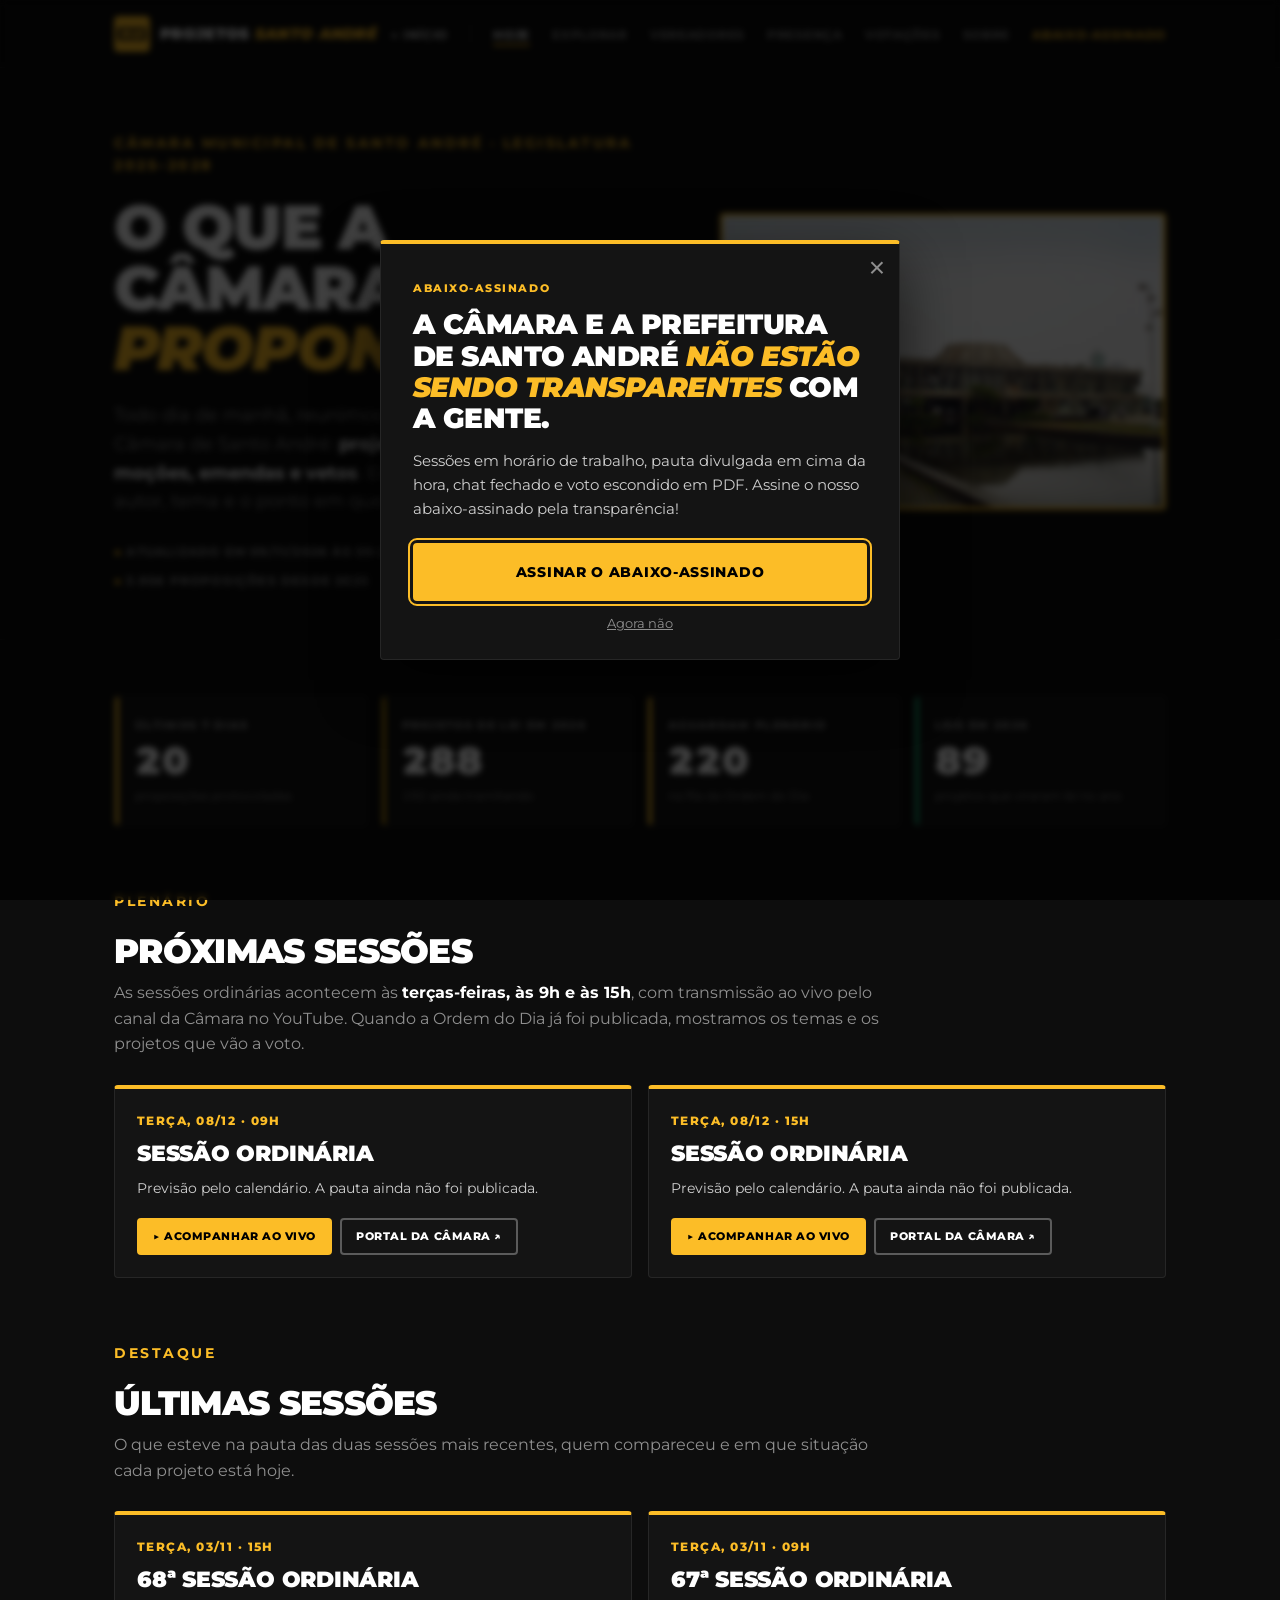
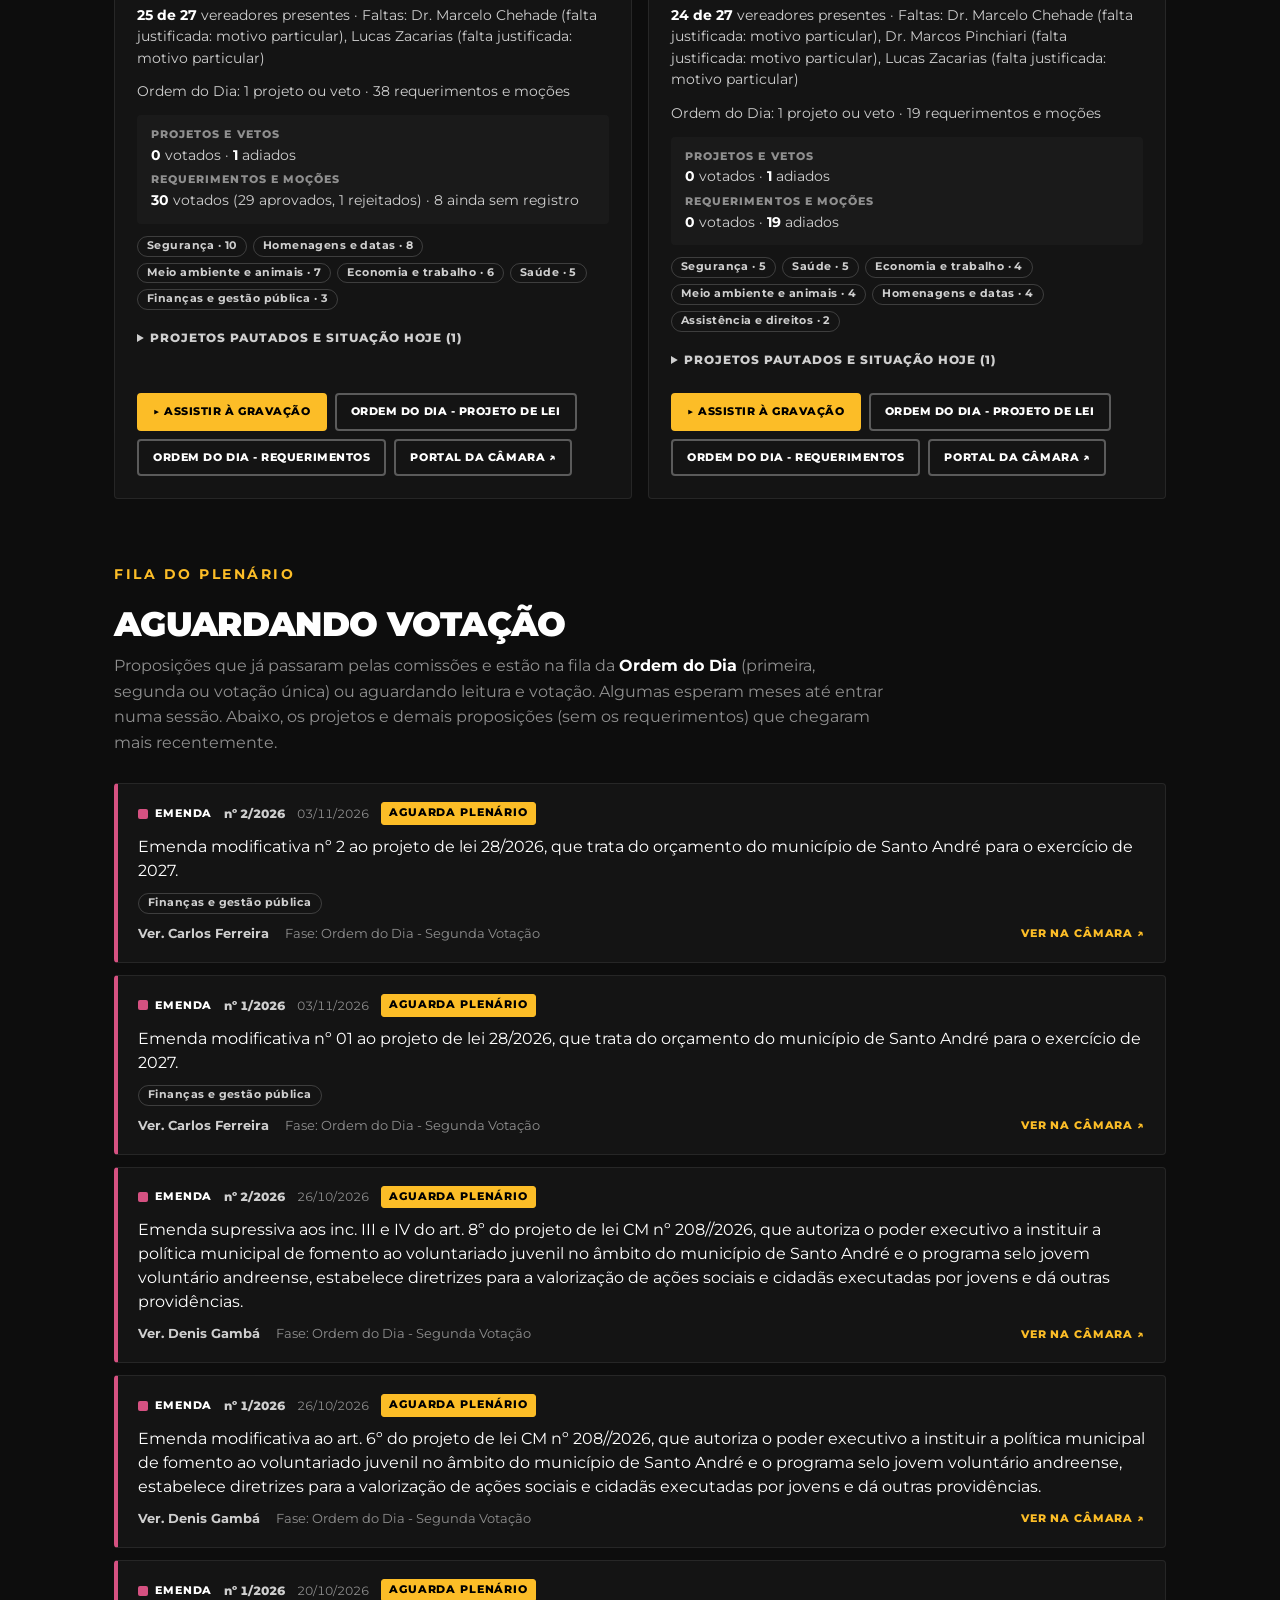
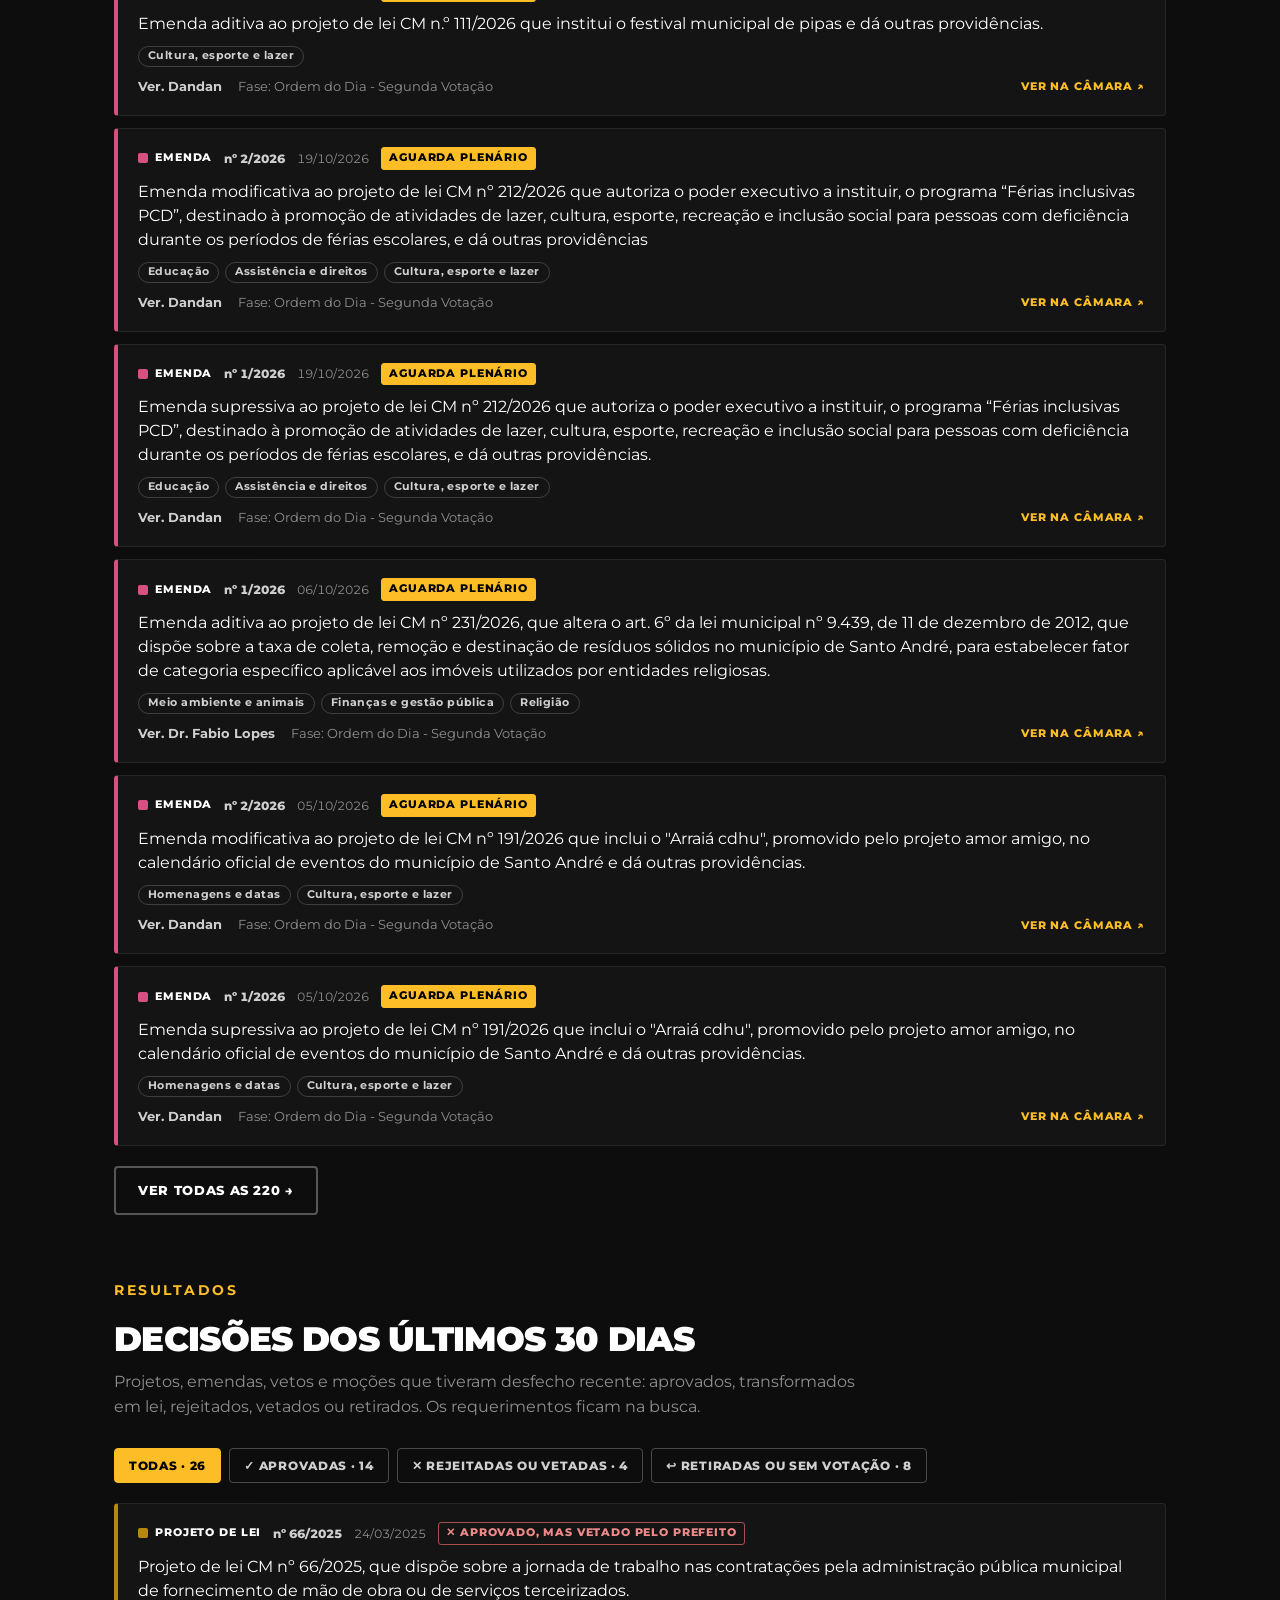
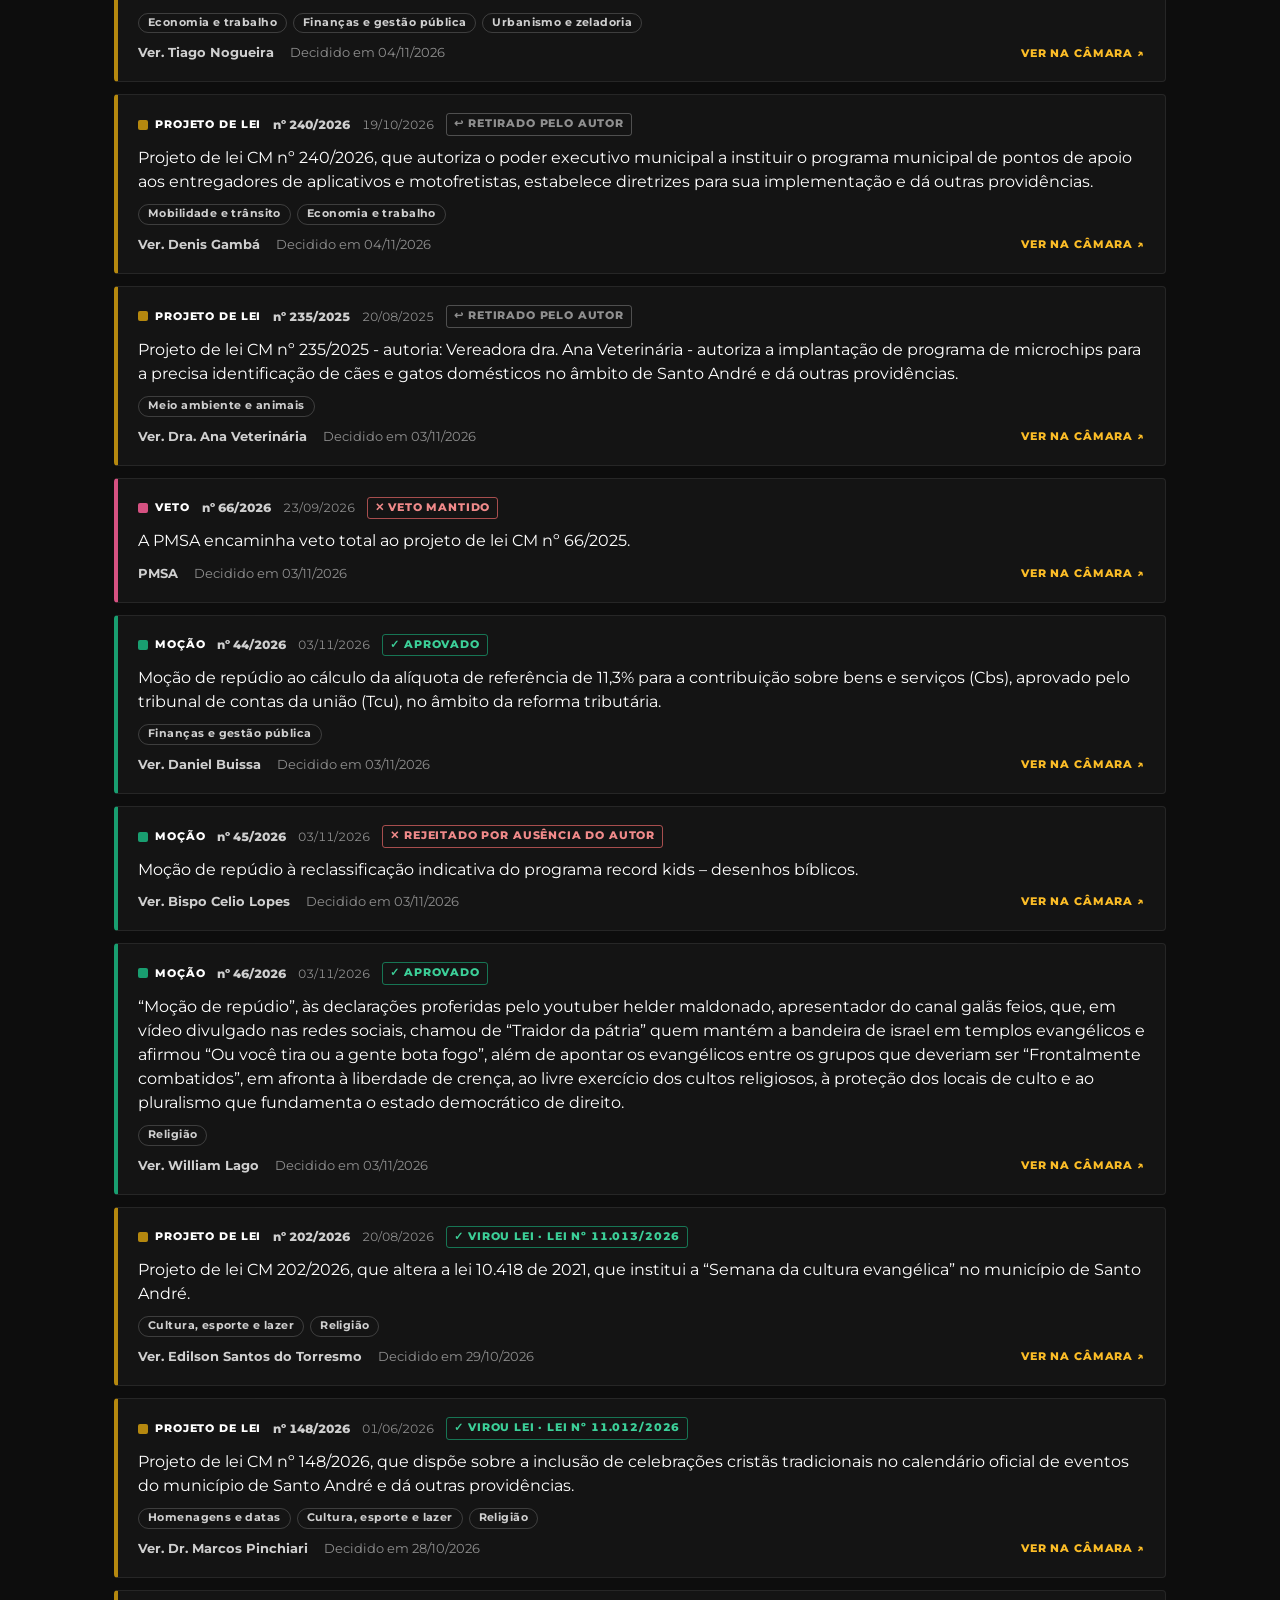
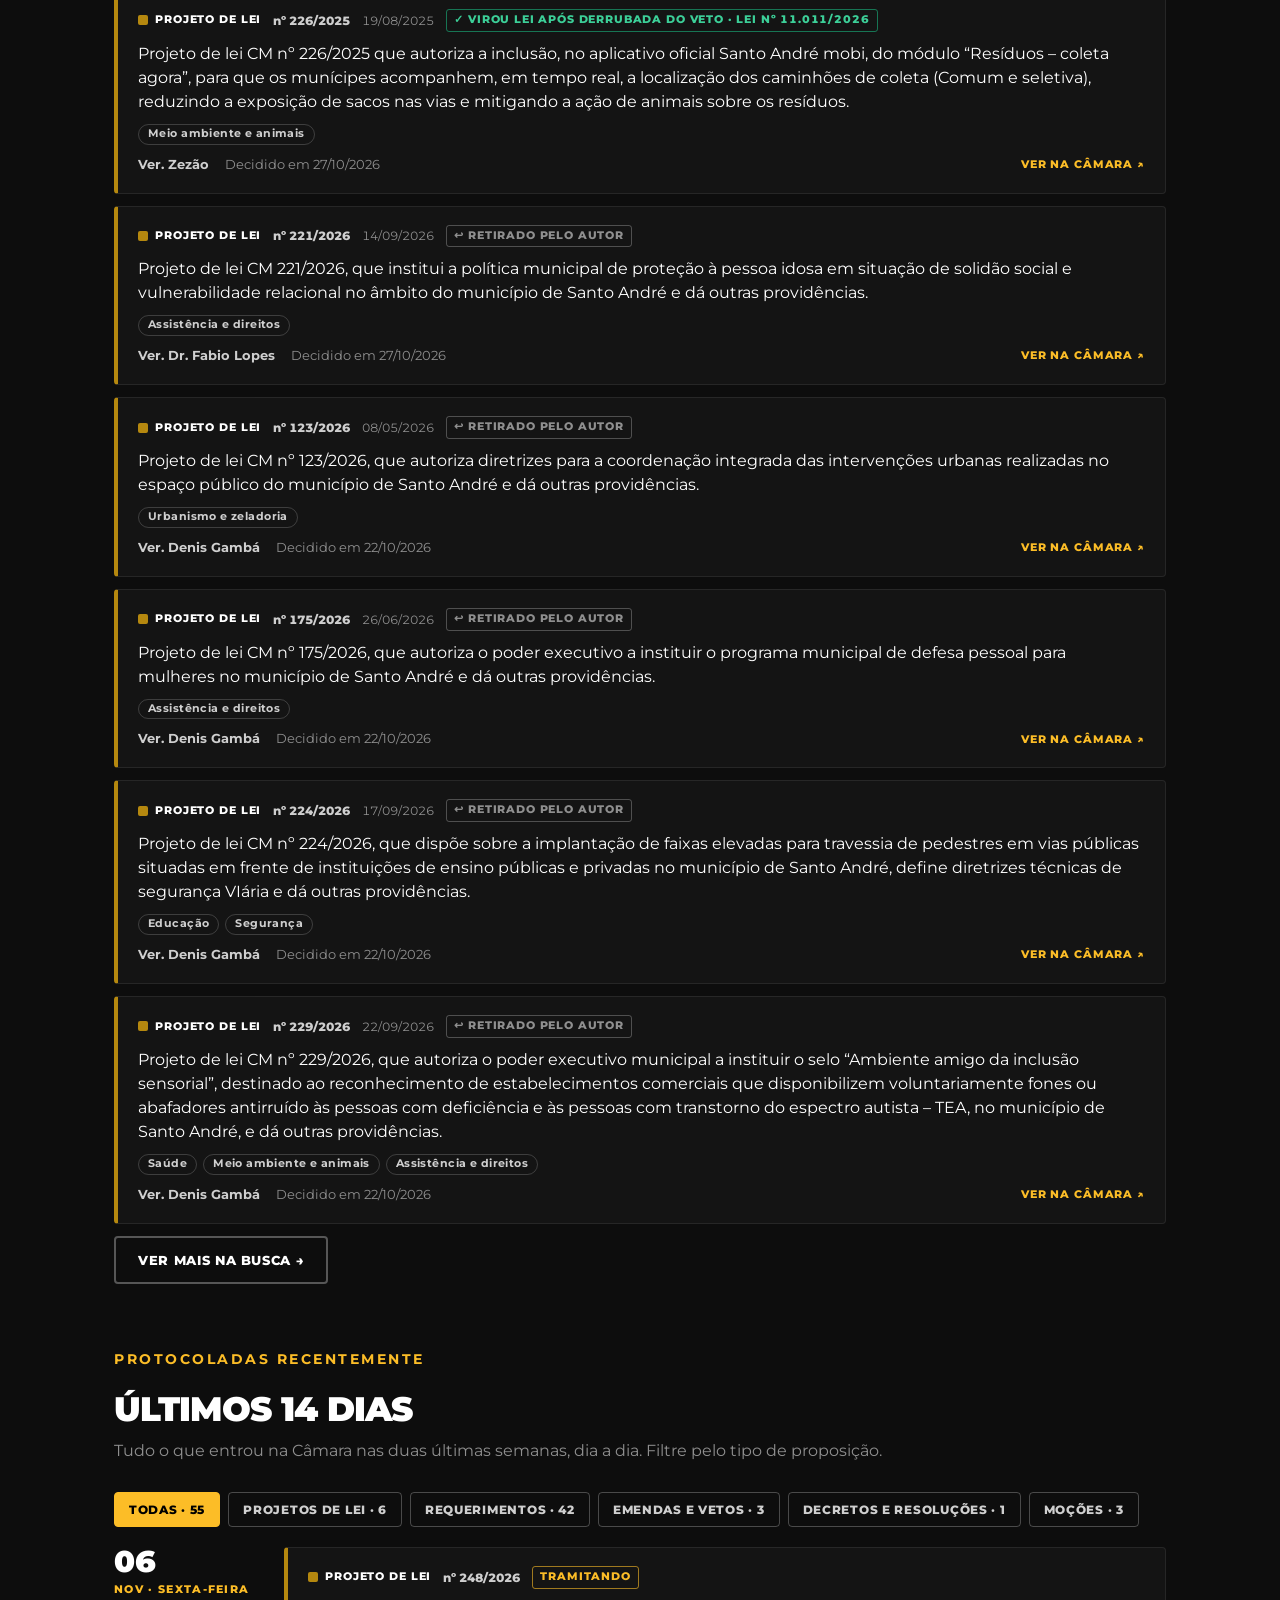
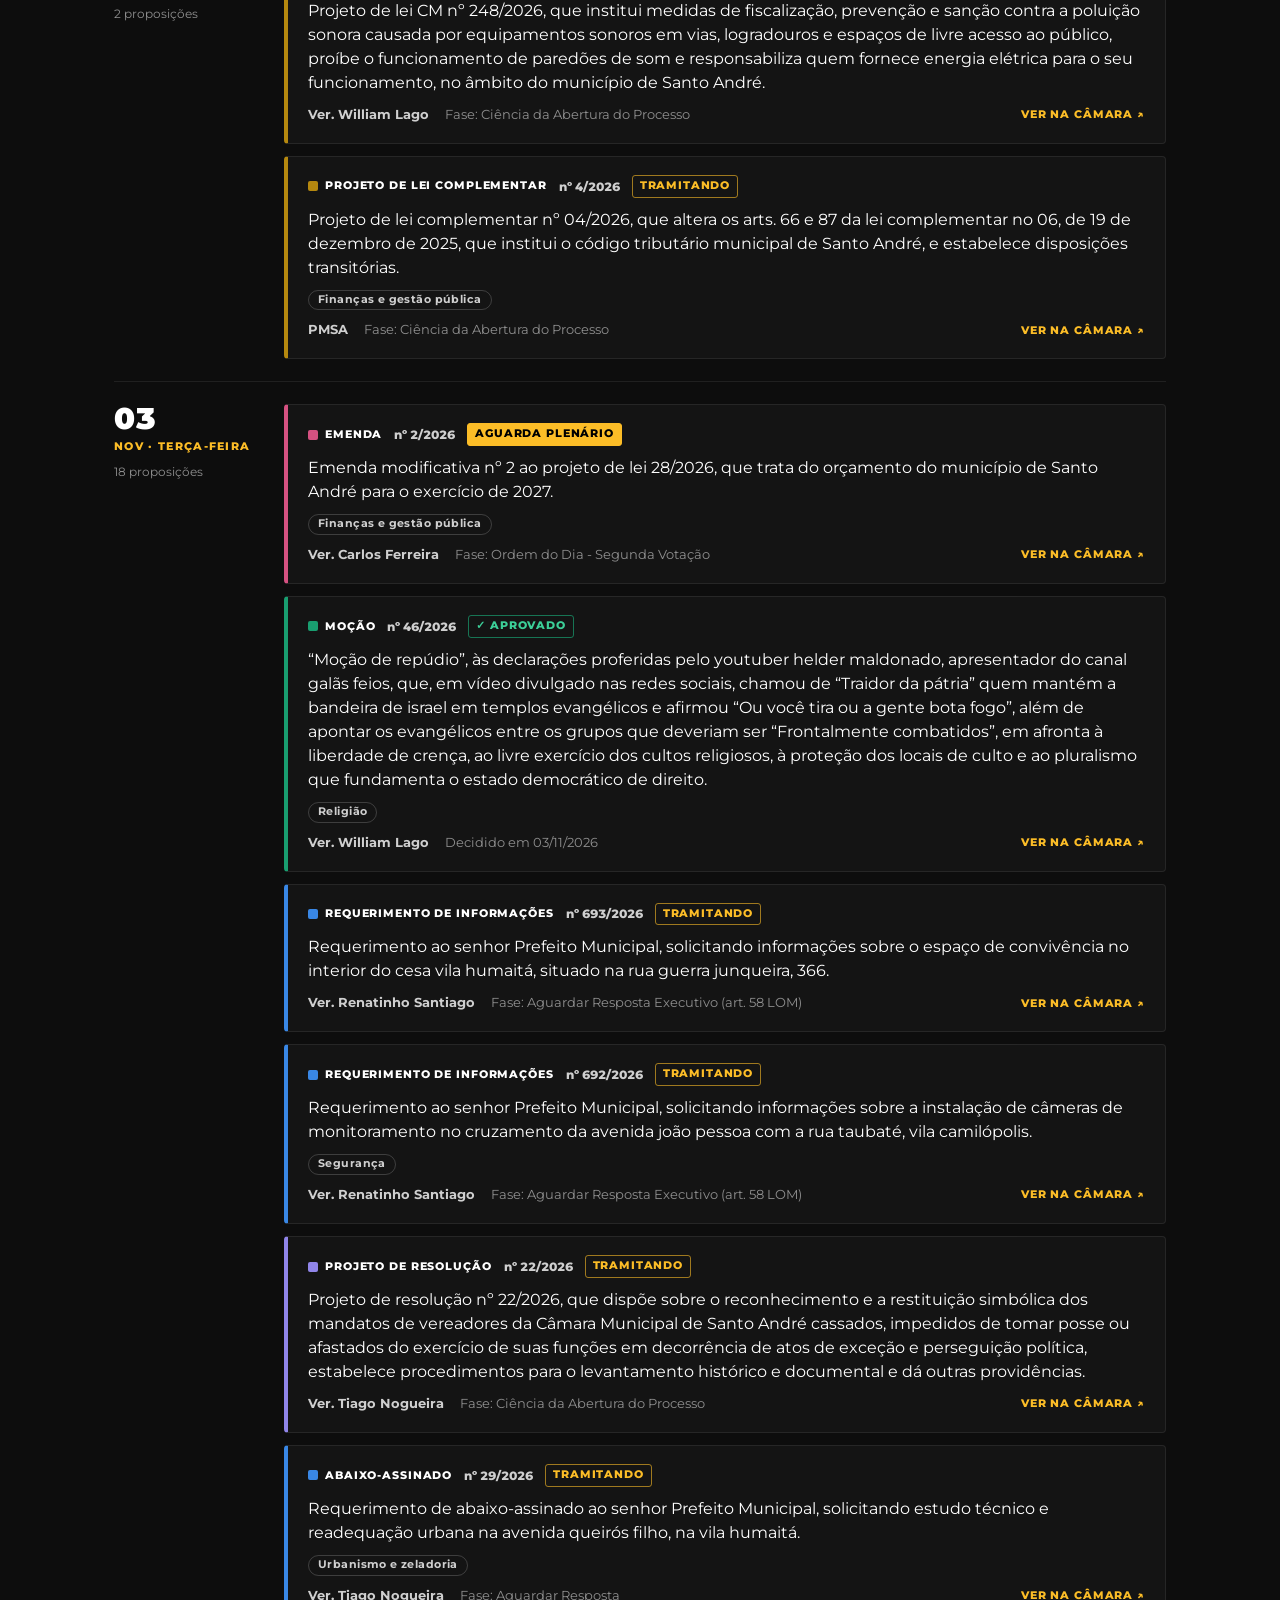
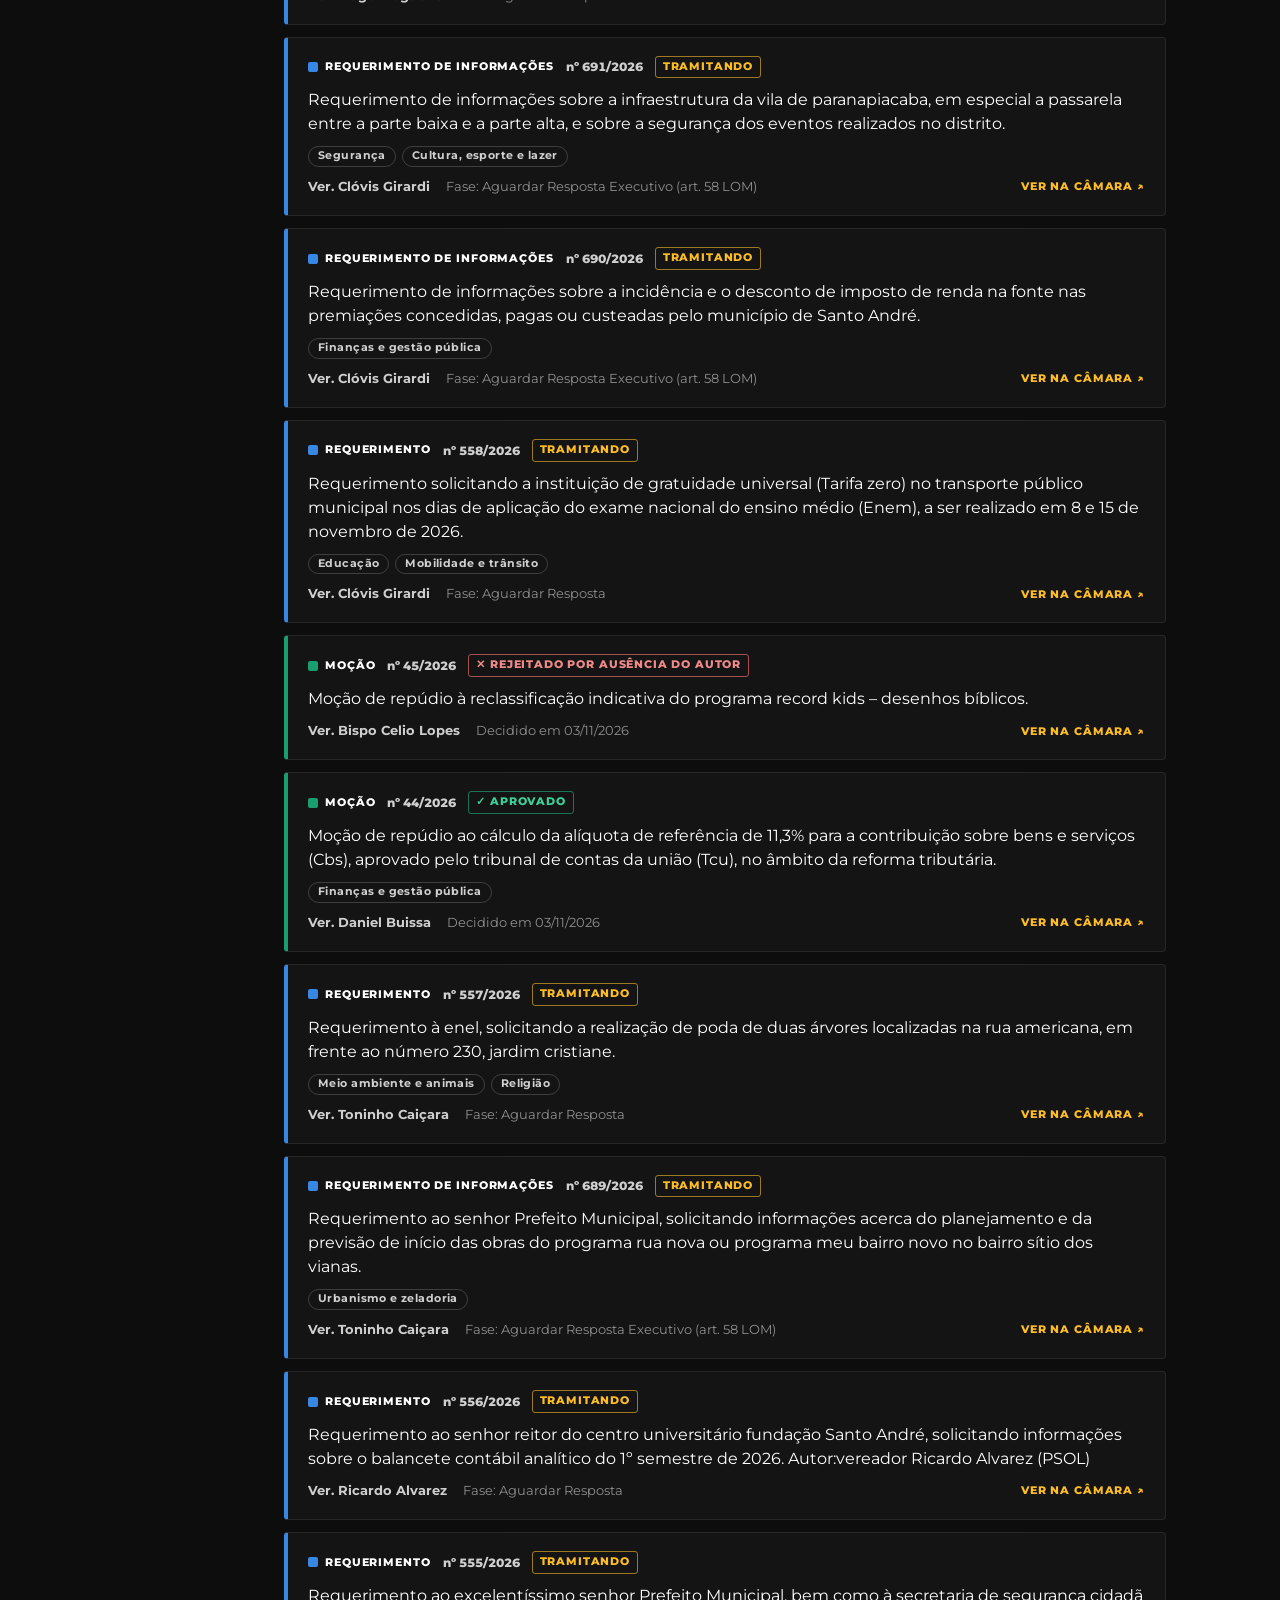
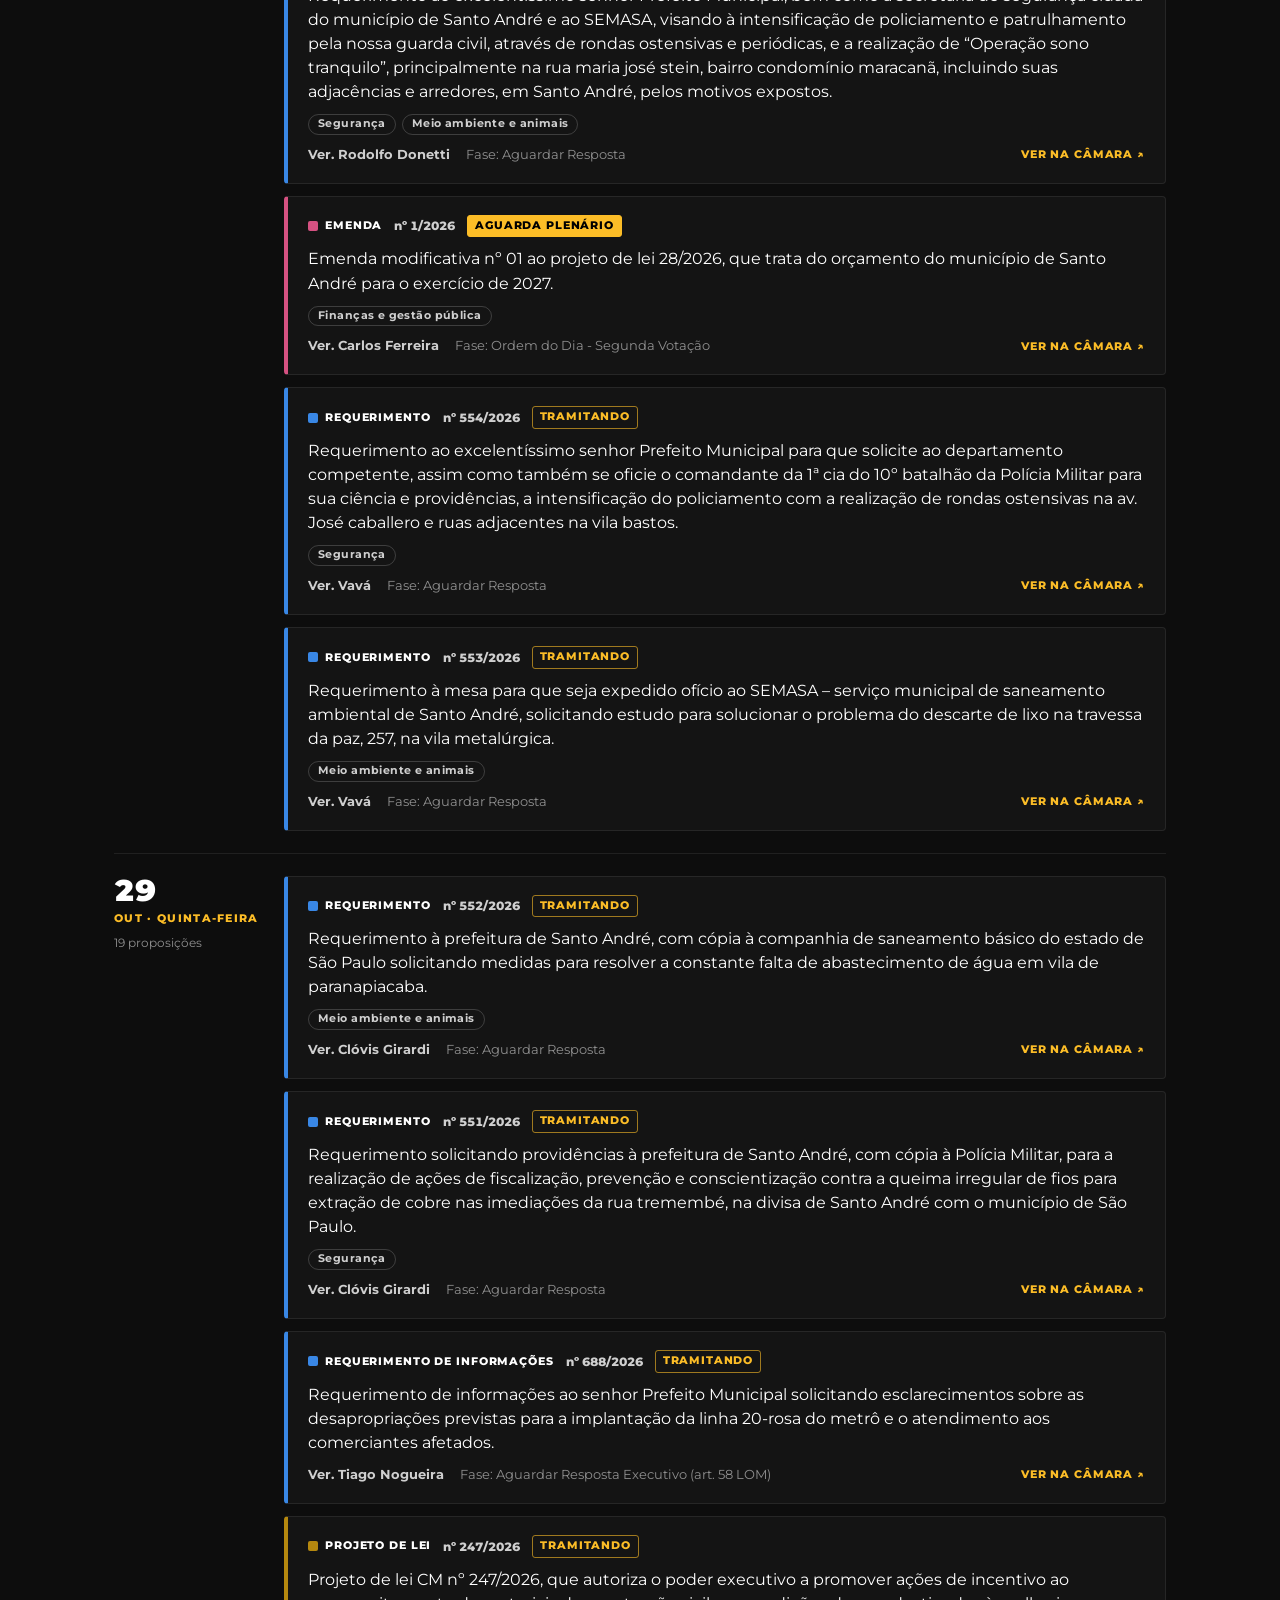
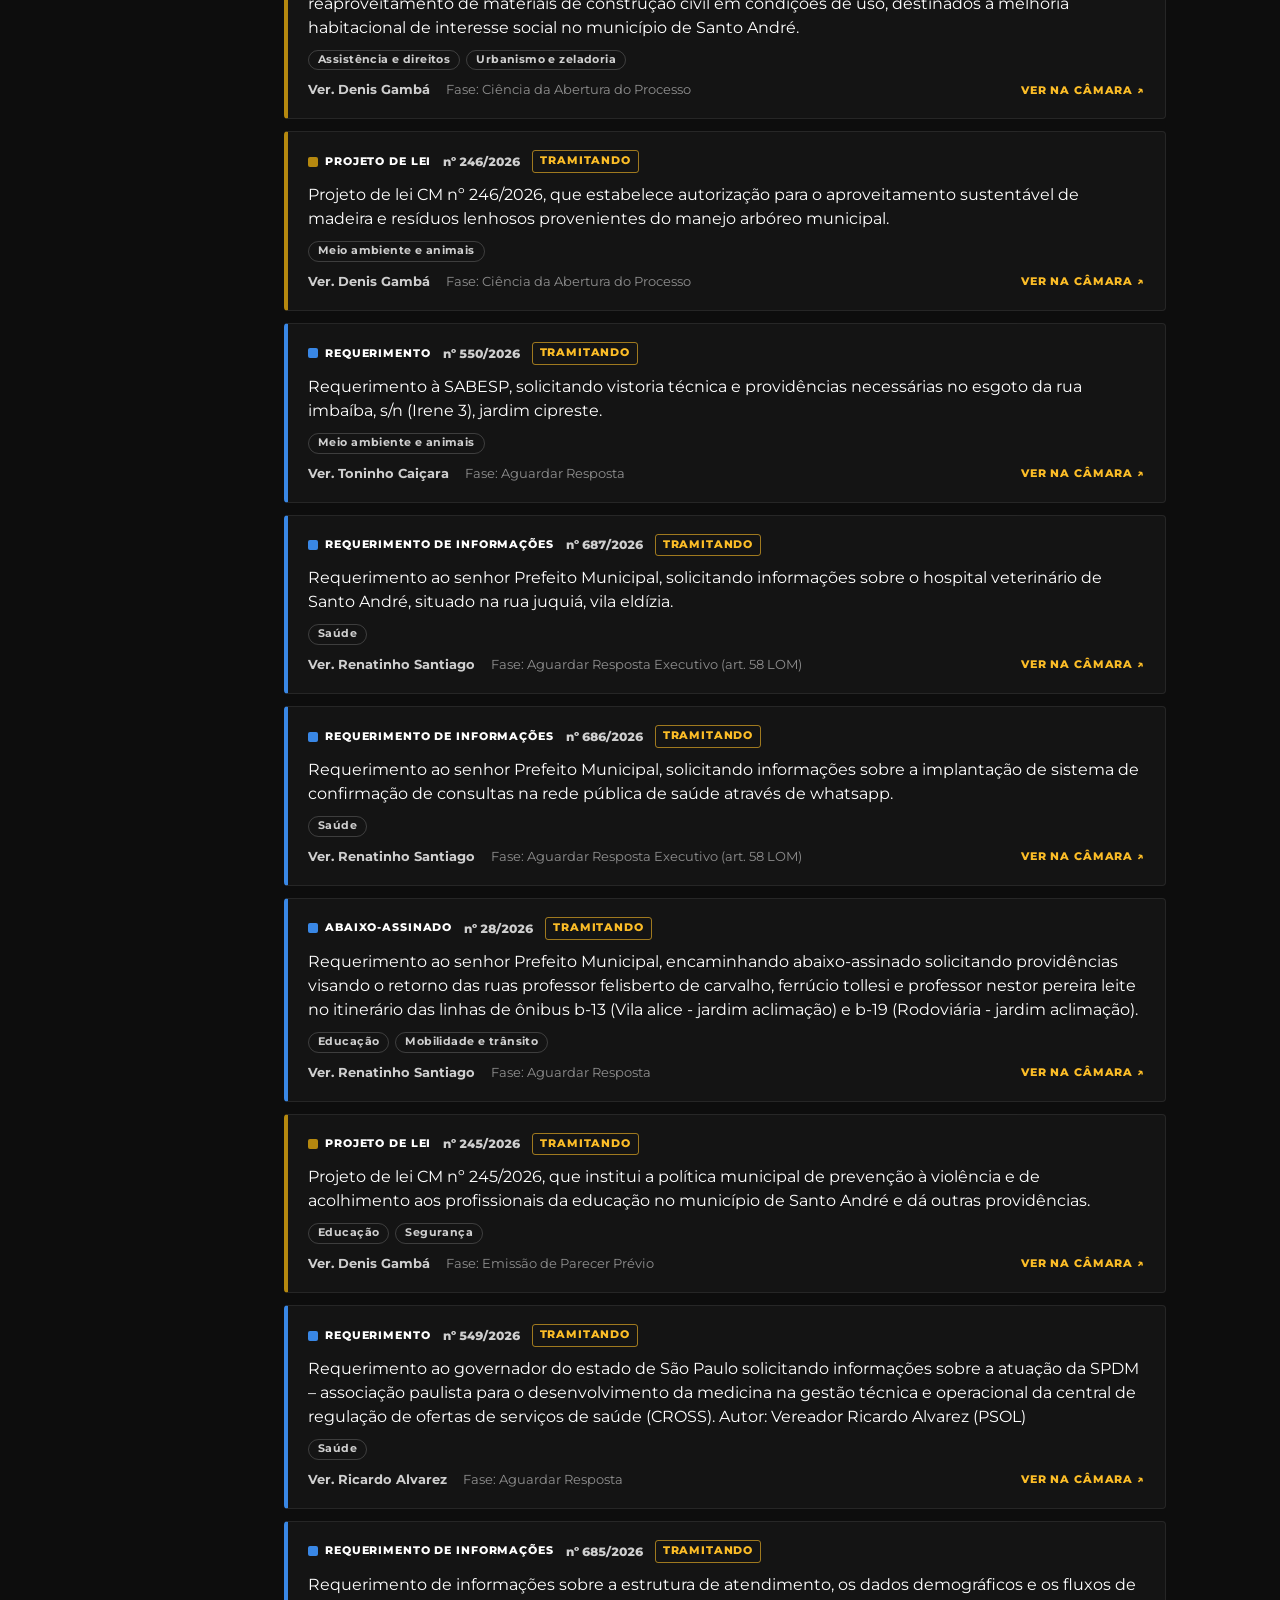
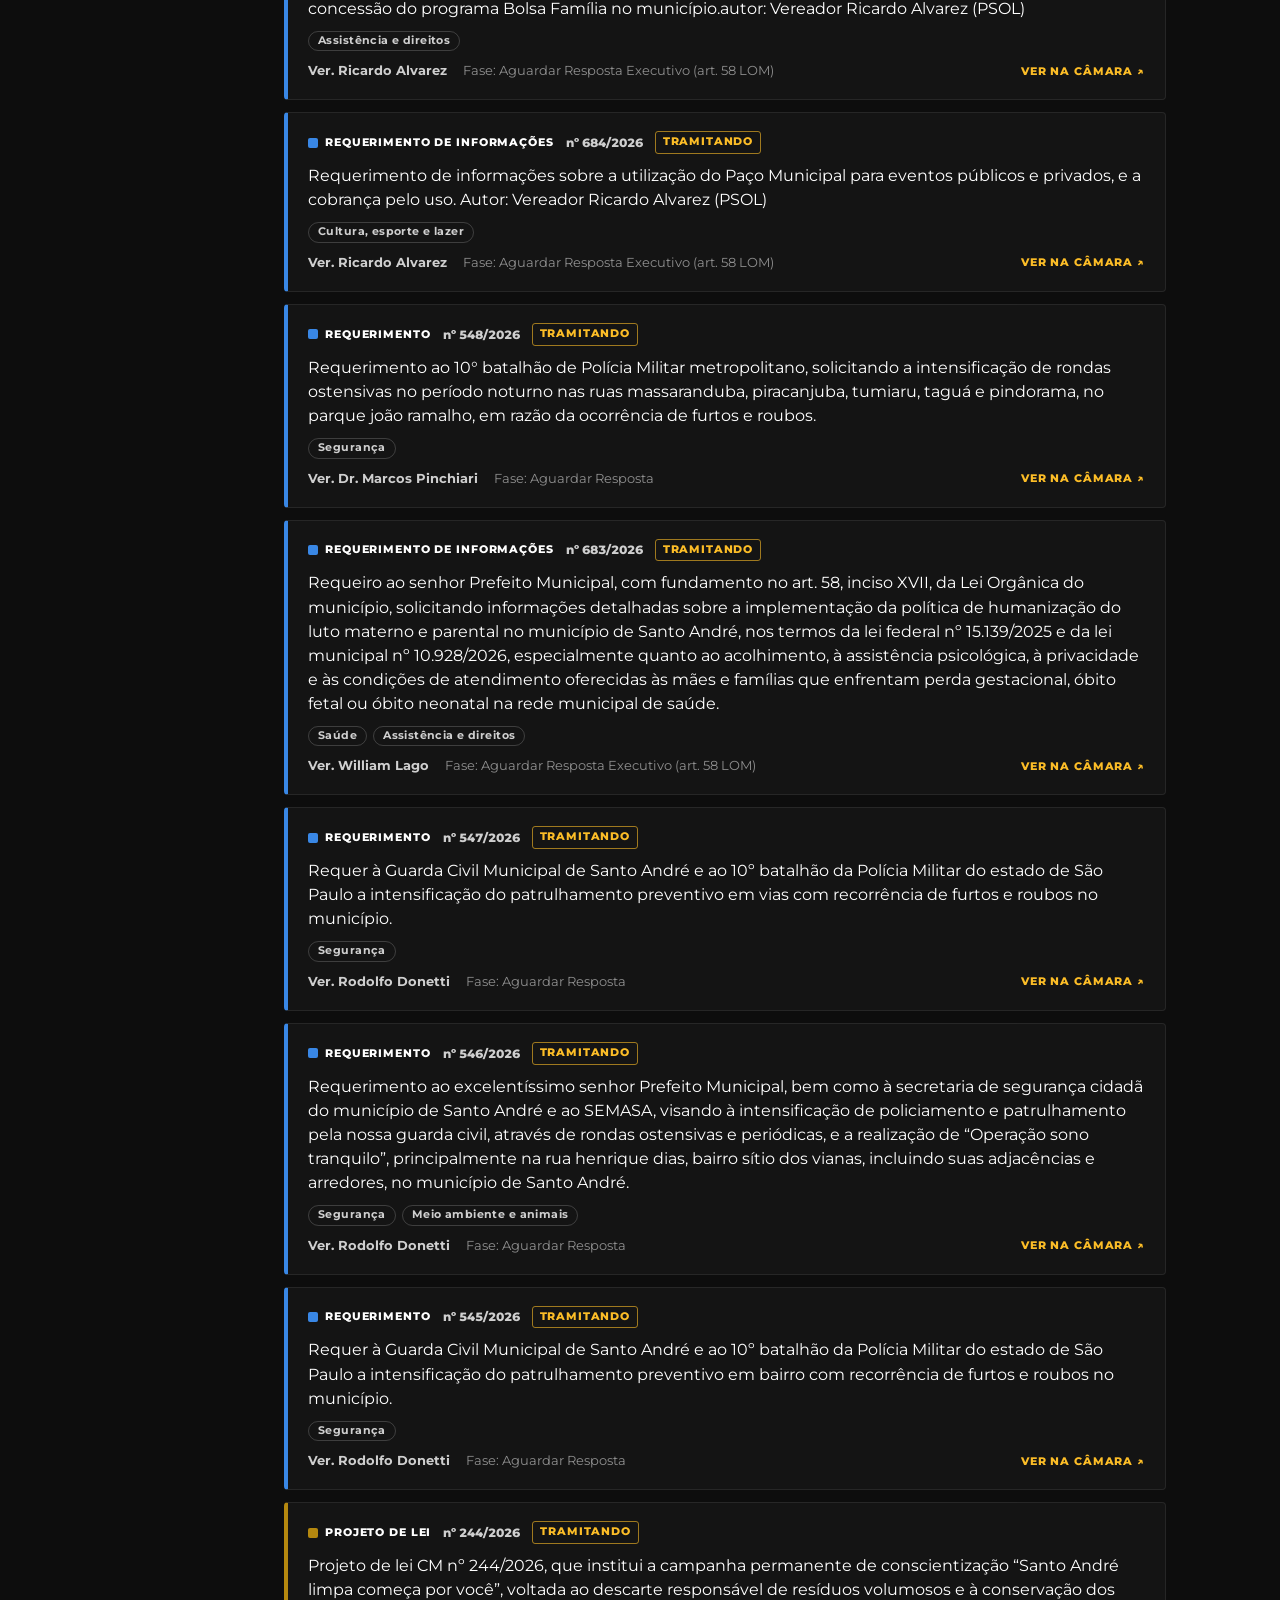
==== commit 004e8e22: "Link de volta para a página inicial (wellaraujo.com.br) no menu e no rodapé CSS v=21: menu sem quebr" ====
--- a/docs/index.html
+++ b/docs/index.html
@@ -13,7 +13,7 @@
   <link rel="preconnect" href="https://fonts.googleapis.com" />
   <link rel="preconnect" href="https://fonts.gstatic.com" crossorigin />
   <link href="https://fonts.googleapis.com/css2?family=Montserrat:ital,wght@0,400;0,600;0,700;0,800;0,900;1,800;1,900&display=swap" rel="stylesheet" />
-  <link rel="stylesheet" href="estilo.css?v=17" />
+  <link rel="stylesheet" href="estilo.css?v=21" />
 </head>
 <body>
 
@@ -21,6 +21,7 @@
     <div class="nav__inner container">
       <a href="./" class="marca"><img class="marca__logo" src="img/wan.svg" alt="WAN" width="36" height="36" /><span class="marca__texto">Projetos <em>Santo André</em></span></a>
       <ul class="nav__links">
+        <li class="nav__voltar"><a href="/" title="Página inicial de wellaraujo.com.br">← Início</a></li>
         <li><a href="./" aria-current="page">Hoje</a></li>
         <li><a href="explorar.html">Explorar</a></li>
         <li><a href="vereadores.html">Vereadores</a></li>
@@ -114,6 +115,7 @@
     <div class="container footer__inner">
       <a href="./" class="marca"><img class="marca__logo" src="img/wan.svg" alt="WAN" width="36" height="36" /></a>
       <nav class="footer__links">
+        <a href="/">← wellaraujo.com.br</a>
         <a href="./">Hoje</a>
         <a href="explorar.html">Explorar</a>
         <a href="vereadores.html">Vereadores</a>
--- a/docs/estilo.css
+++ b/docs/estilo.css
@@ -341,12 +341,16 @@
 .cad__pedidos li { counter-increment: p; display: grid; grid-template-columns: 34px 1fr; font-size: 15px; color: var(--text-2); }
 .cad__pedidos li::before { content: counter(p, decimal-leading-zero); color: var(--yellow); font-weight: 900; }
 .cad__pedidos strong { color: var(--text); }
+.grupo { margin-top: 4px; padding: 20px; background: var(--bg); border: 1px solid rgba(37,211,102,0.4); border-radius: var(--radius); }
+.grupo__titulo { font-size: 16px; font-weight: 800; }
+.grupo__titulo strong { color: #25d366; }
+.grupo__texto { margin-top: 6px; font-size: 14px; color: var(--text-muted); }
+.btn--whats { margin-top: 16px; width: 100%; justify-content: center; background: #25d366; color: #000; border-color: #25d366; }
+.btn--whats:hover { background: #1ebe5a; border-color: #1ebe5a; }
 .cad__fatos { margin-top: 14px; list-style: none; display: flex; flex-direction: column; gap: 12px; }
 .cad__fatos li { display: grid; grid-template-columns: 26px 1fr; font-size: 15px; color: var(--text-2); }
 .cad__fatos li::before { content: "✕"; color: #f44336; font-weight: 900; }
 .cad__fatos strong { color: var(--text); }
-.cad__contador { padding: 18px 28px 0; font-size: 14px; color: var(--text-muted); }
-.cad__contador strong { font-size: 28px; font-weight: 900; color: var(--yellow); margin-right: 6px; }
 @media (max-width: 920px) { .cad__grid { grid-template-columns: minmax(0, 1fr); gap: 32px; } }
 @media (max-width: 640px) { .cad { padding-top: calc(var(--nav-h) + 36px); } .form { padding: 22px 18px; } }
 
@@ -363,3 +367,27 @@
 .modal__cta { width: 100%; justify-content: center; margin-top: 22px; }
 .modal__depois { display: block; margin: 14px auto 0; background: none; border: 0; color: var(--text-muted); font-family: var(--font); font-size: 13px; text-decoration: underline; cursor: pointer; }
 @media (prefers-reduced-motion: reduce) { .modal[open] { animation: none; } }
+
+/* ---------- Quem sou eu (Sobre) ---------- */
+.autor { display: grid; grid-template-columns: 160px minmax(0, 1fr); gap: 28px; align-items: start; margin: 36px 0 8px; padding: 28px; background: var(--bg-2); border: 1px solid var(--border); border-left: 4px solid var(--yellow); border-radius: var(--radius); scroll-margin-top: calc(var(--nav-h) + 16px); }
+.autor__foto { width: 160px; height: 160px; border-radius: 50%; object-fit: cover; border: 3px solid var(--yellow); }
+.doc__corpo .autor__selo { font-size: 11px; font-weight: 800; letter-spacing: 0.14em; text-transform: uppercase; color: var(--yellow); }
+.doc__corpo .autor__nome { margin: 4px 0 10px; padding: 0; border: 0; font-size: 22px; }
+.autor__redes-titulo { margin-top: 14px; }
+.autor__redes { display: flex; flex-wrap: wrap; gap: 8px; margin-top: 10px; }
+.doc__corpo .autor__redes a { padding: 7px 14px; font-size: 12px; font-weight: 800; text-transform: uppercase; letter-spacing: 0.05em; color: var(--text); text-decoration: none; border: 1px solid rgba(255,255,255,0.25); border-radius: 999px; }
+.doc__corpo .autor__redes a:hover { border-color: var(--yellow); color: var(--yellow); }
+@media (max-width: 640px) { .autor { grid-template-columns: 1fr; justify-items: center; text-align: center; padding: 24px 18px; } .autor__redes { justify-content: center; } }
+
+/* Volta para o site principal (wellaraujo.com.br) */
+.nav__links .nav__voltar { padding-right: 22px; border-right: 1px solid rgba(255,255,255,0.15); }
+.nav__links .nav__voltar a { color: var(--text-2); }
+.nav__links .nav__voltar a:hover { color: var(--yellow); }
+@media (max-width: 640px) { .nav__links .nav__voltar { padding-right: 12px; } }
+.nav__links a { white-space: nowrap; }
+@media (max-width: 1180px) and (min-width: 641px) {
+  .nav__links { gap: 14px; }
+  .nav__links .nav__voltar { padding-right: 14px; }
+  .nav__links a { font-size: 11px; letter-spacing: 0.03em; }
+}
+@media (max-width: 900px) and (min-width: 641px) { .marca__texto { display: none; } }
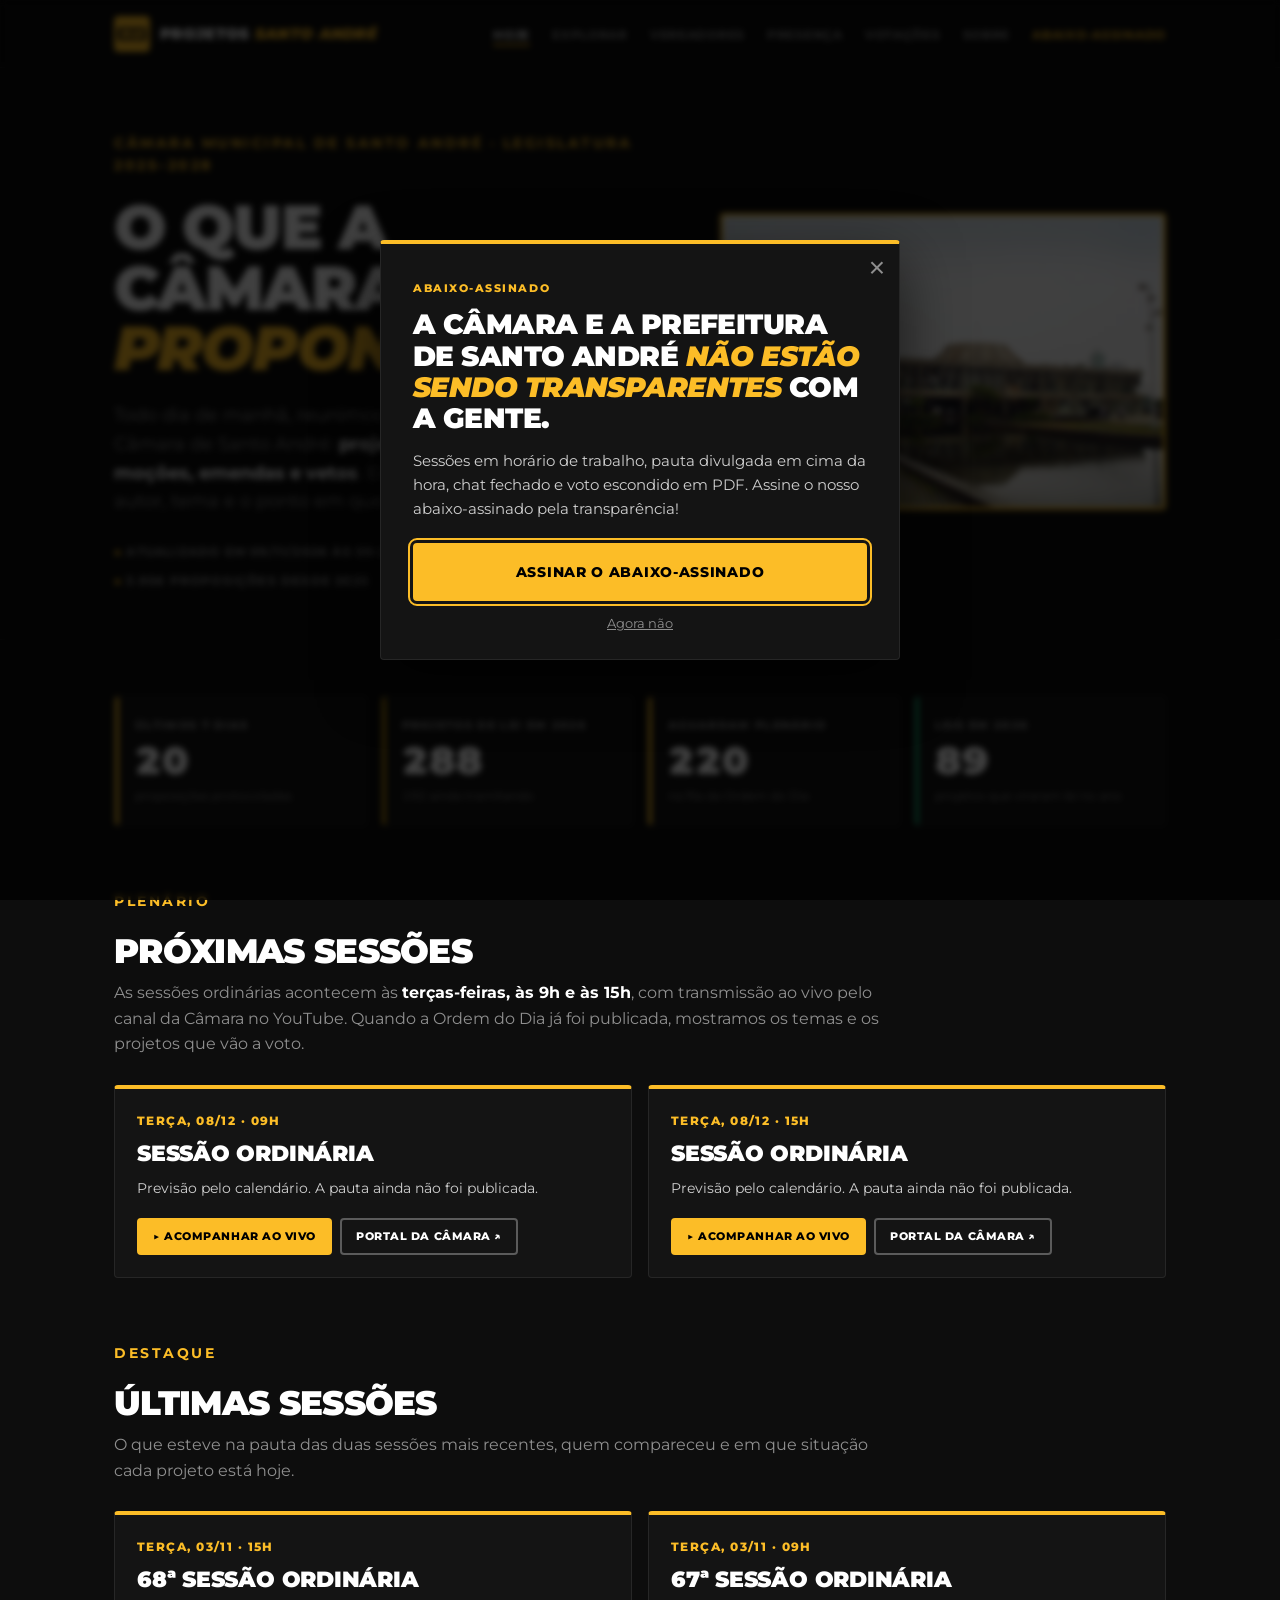
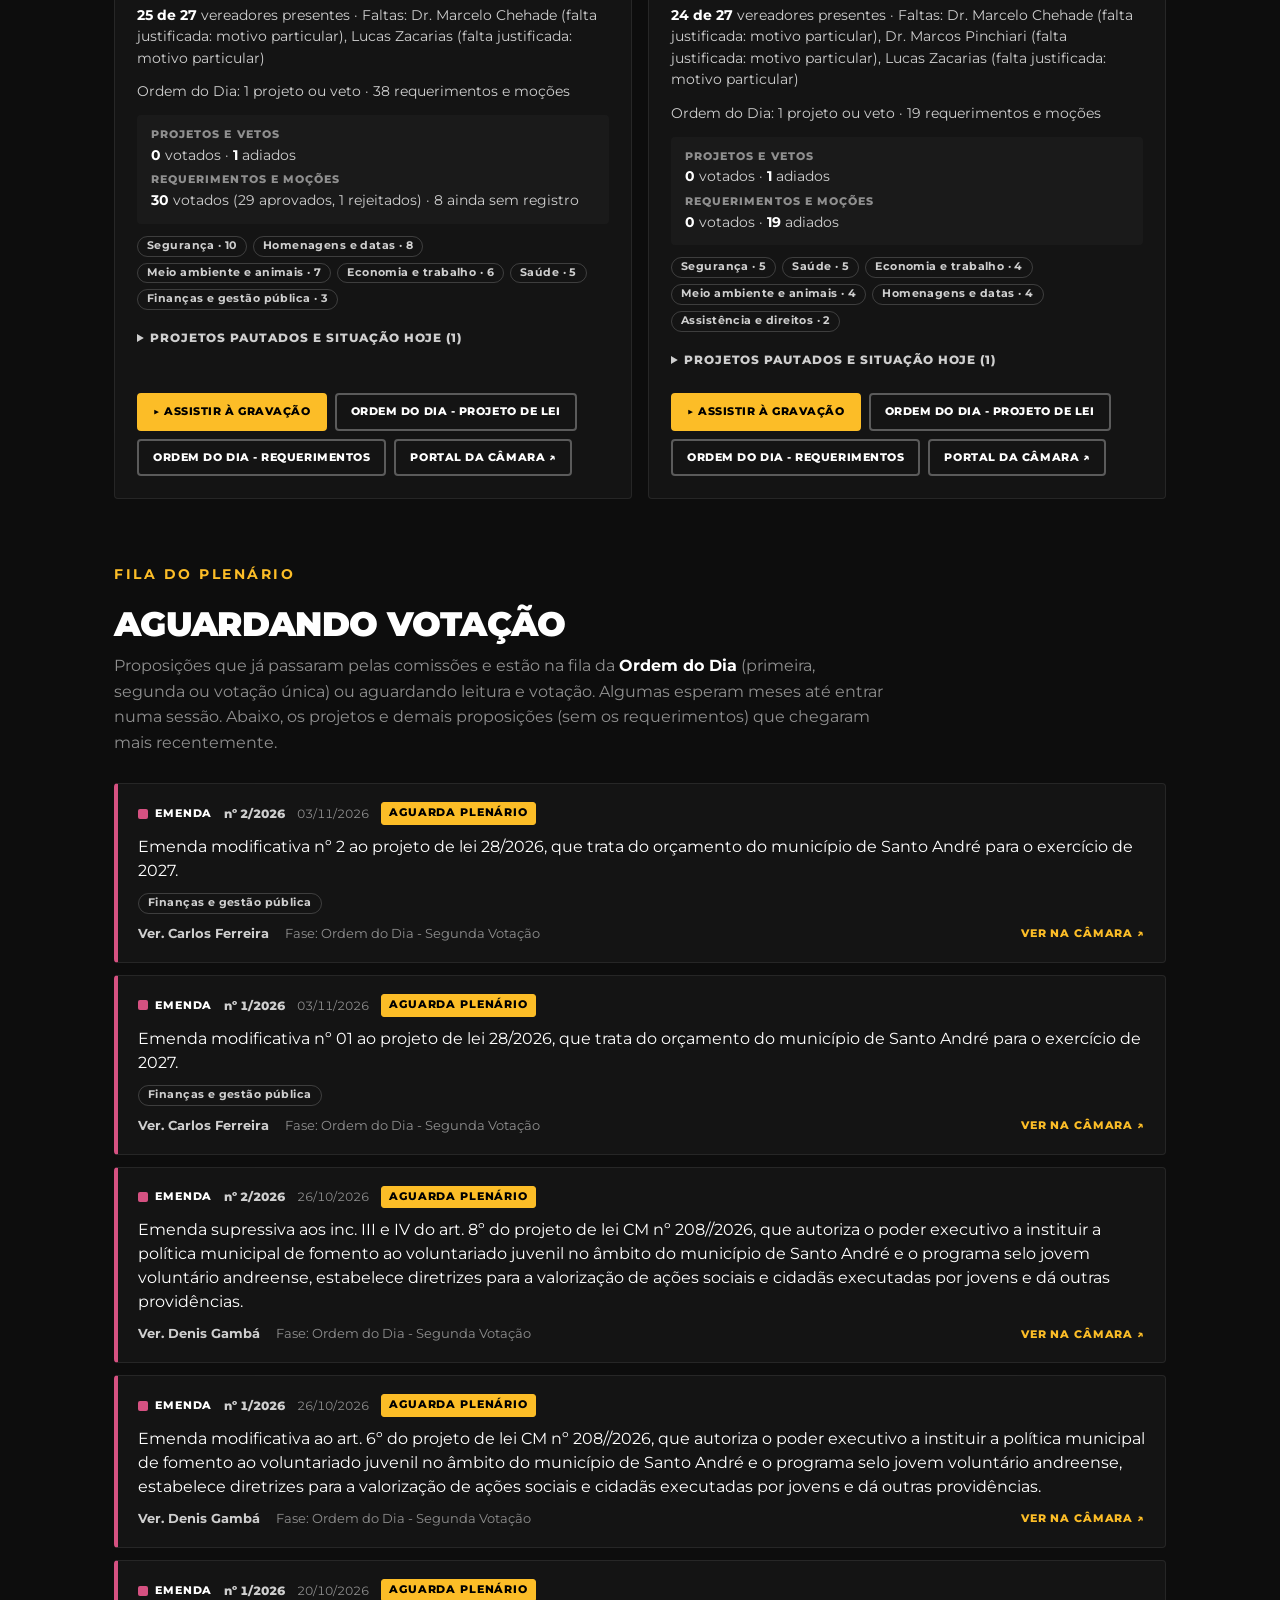
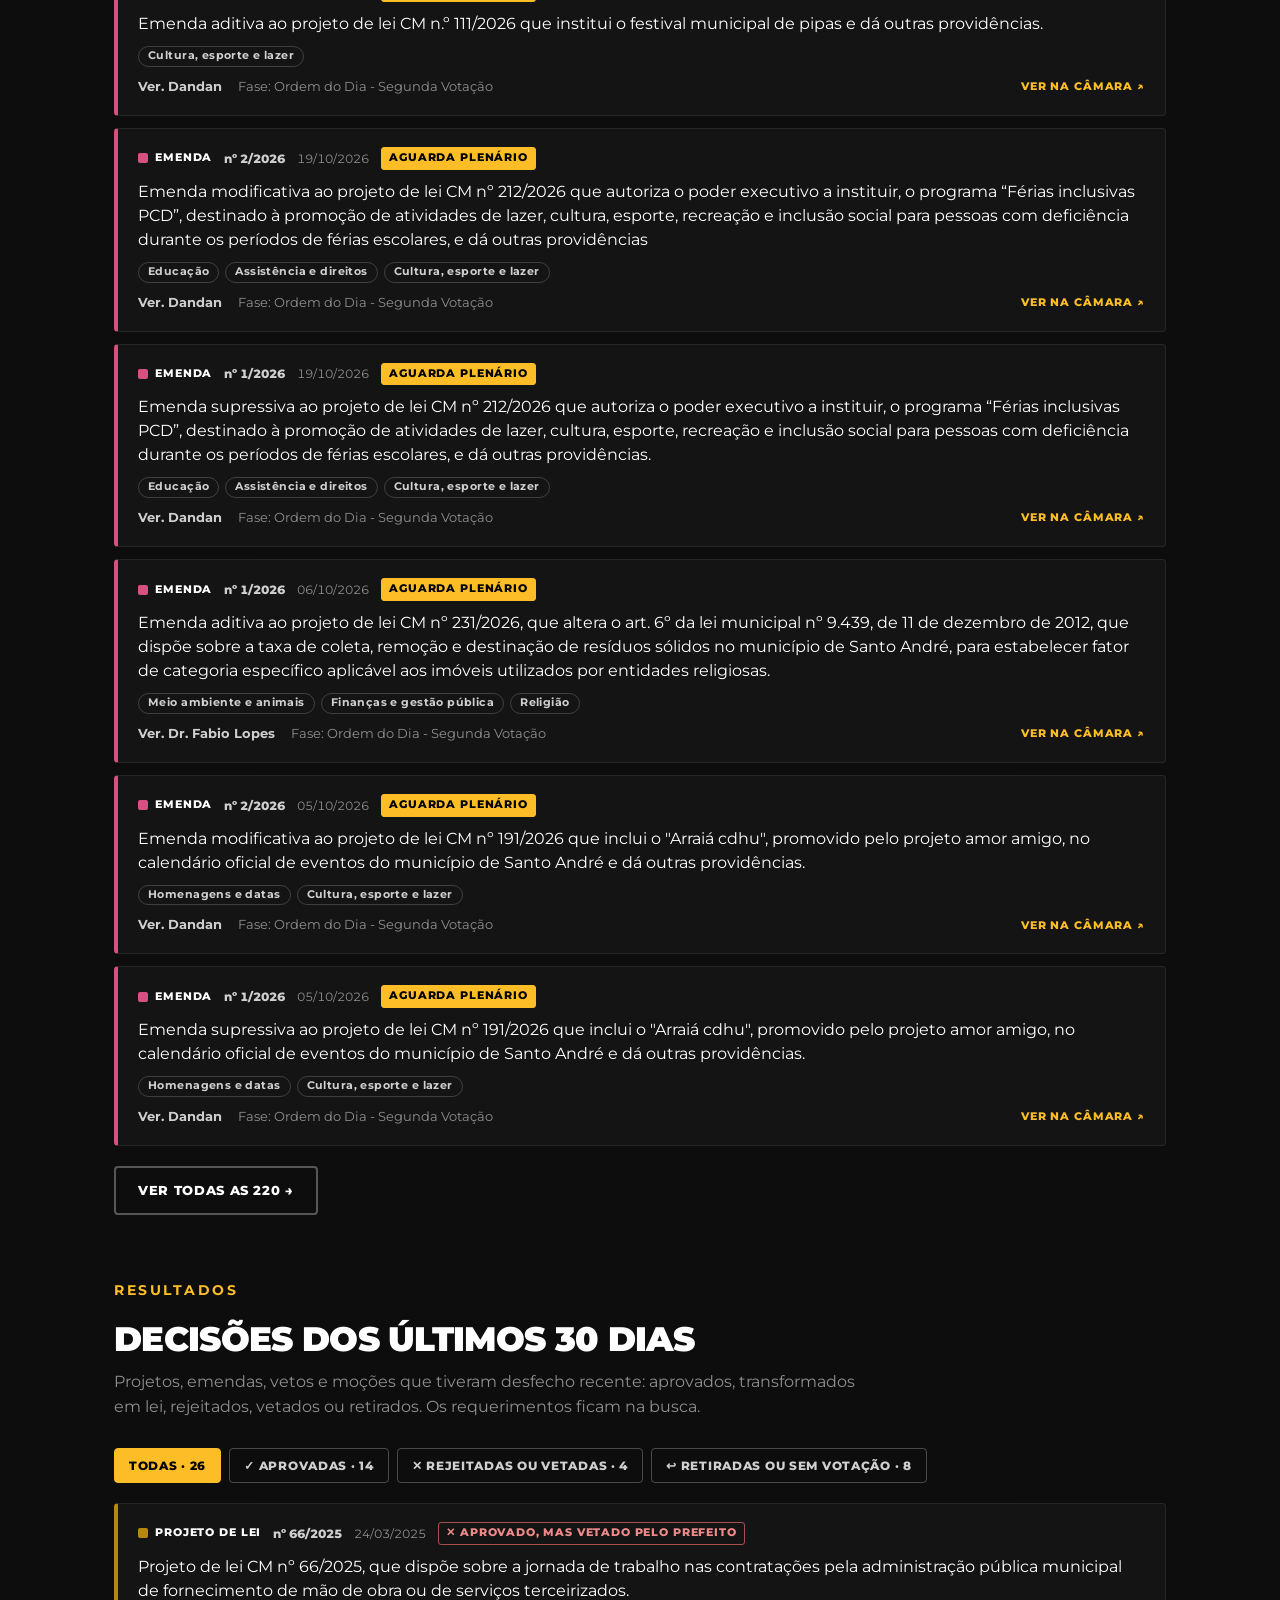
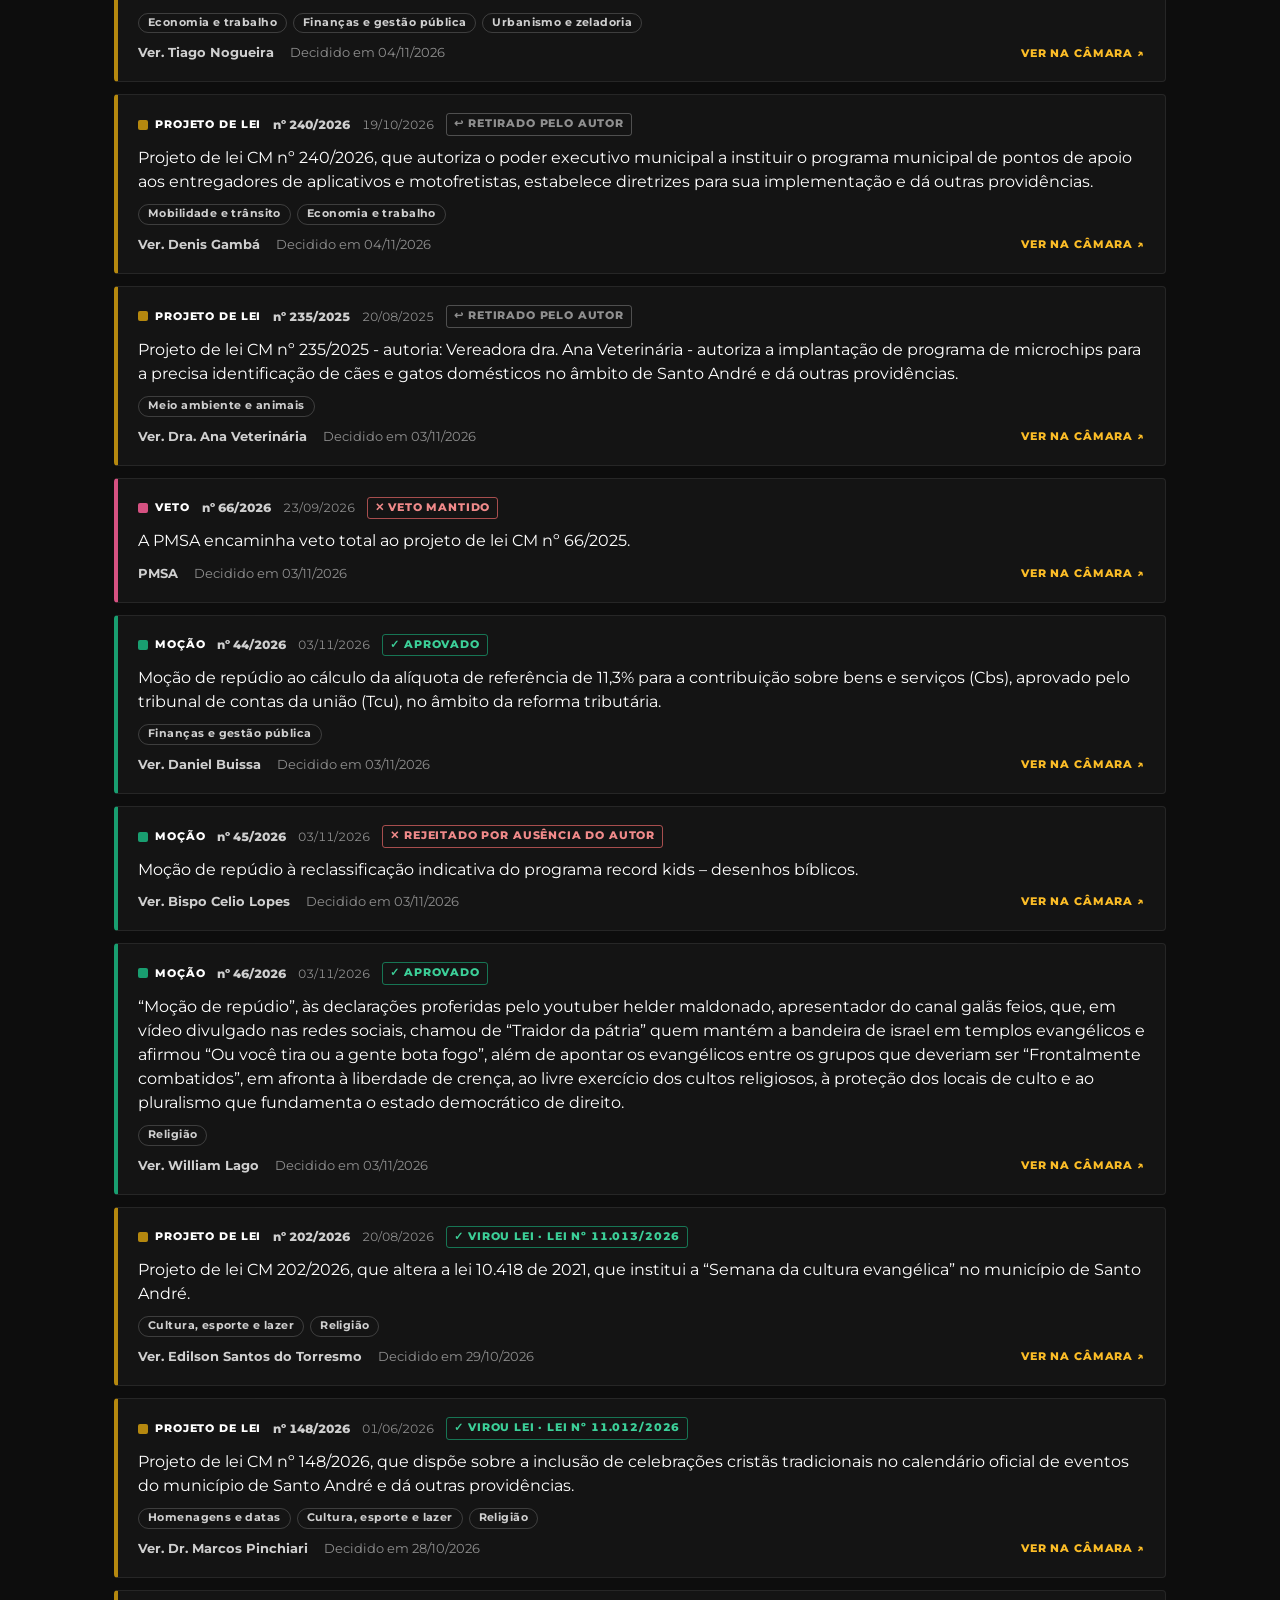
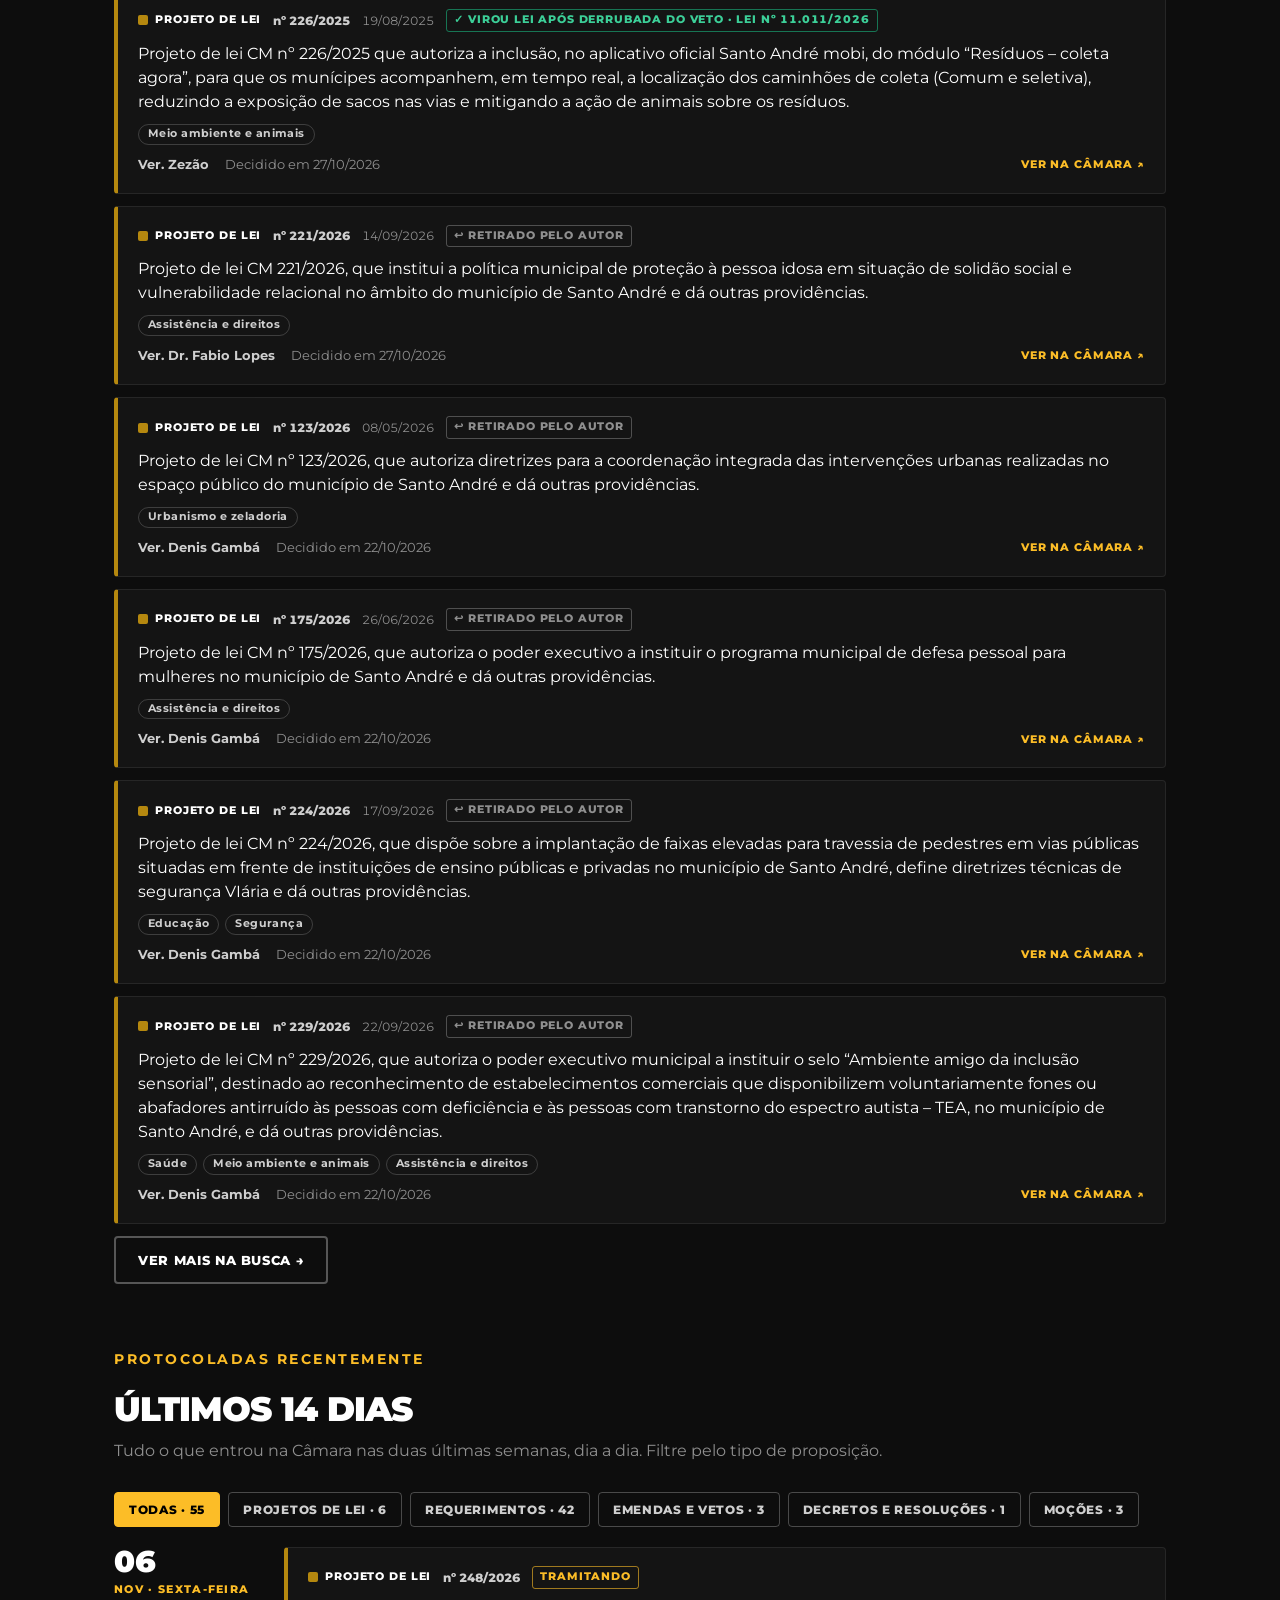
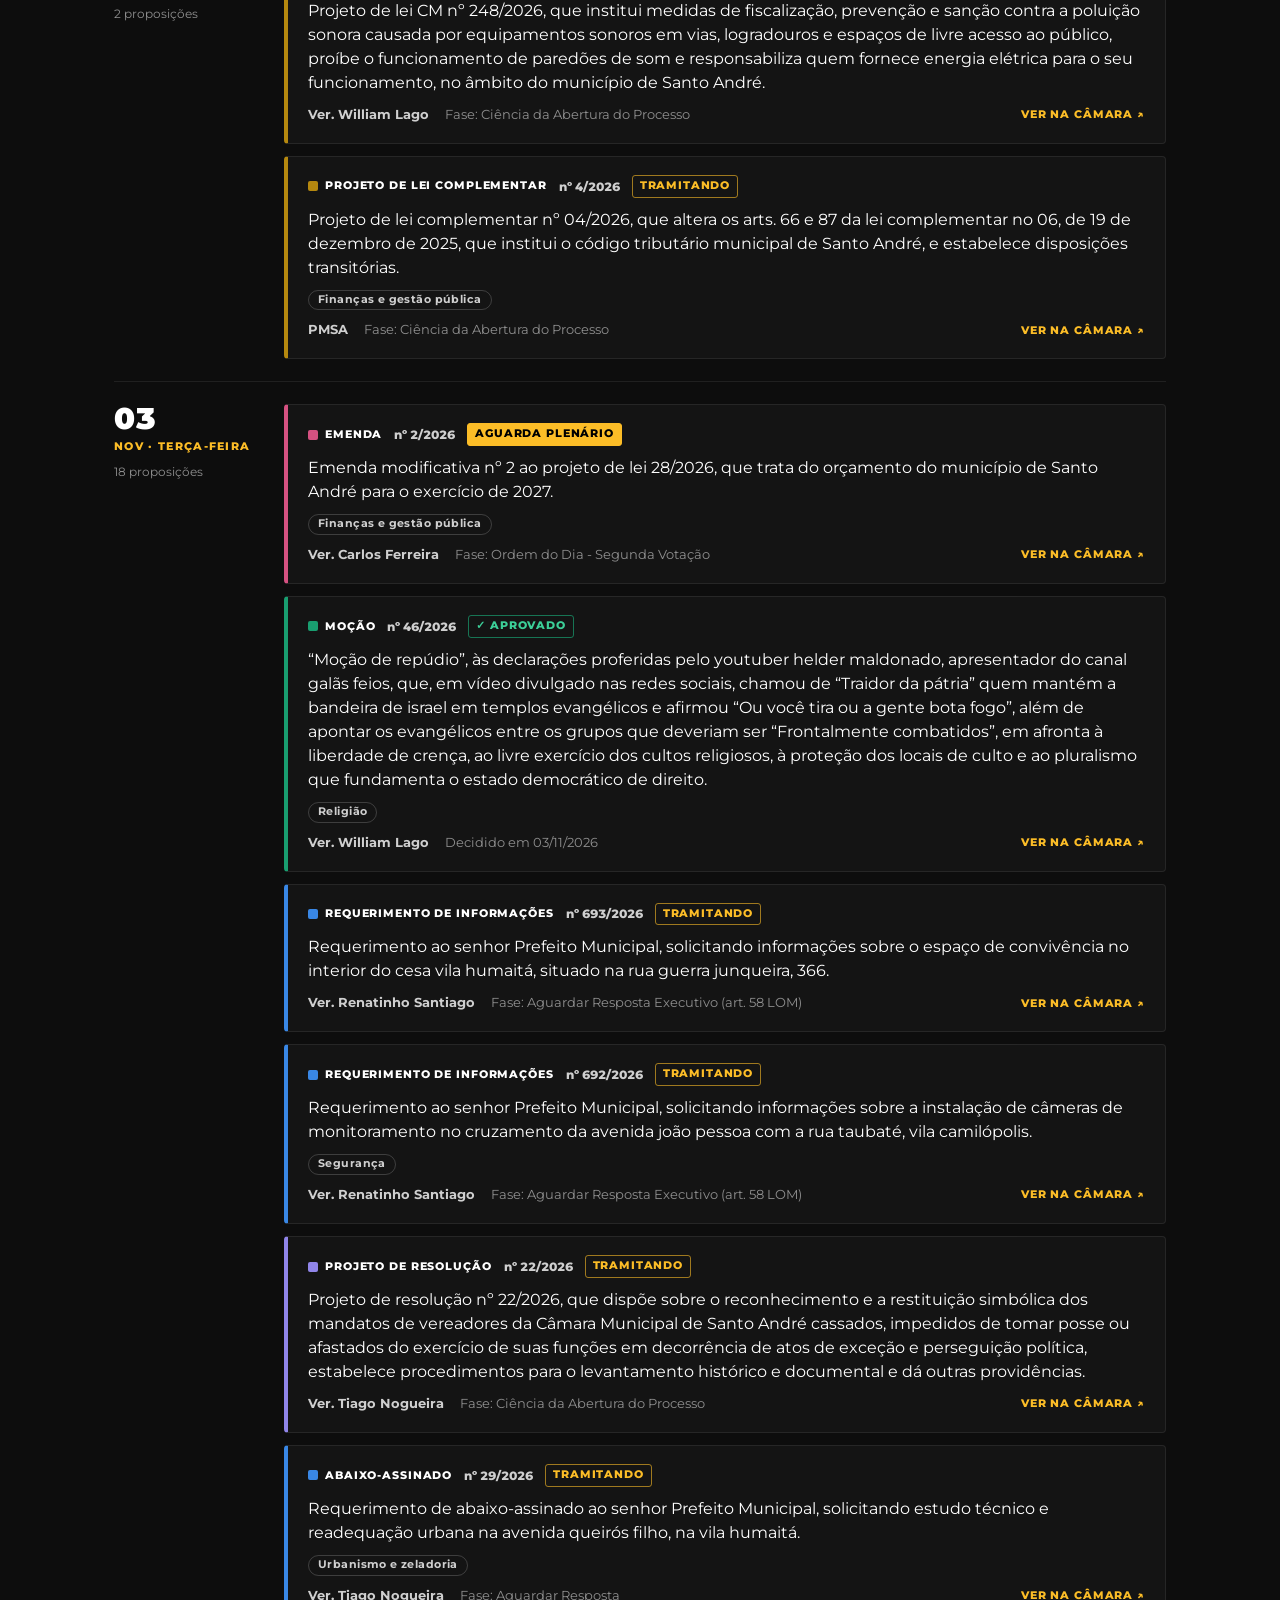
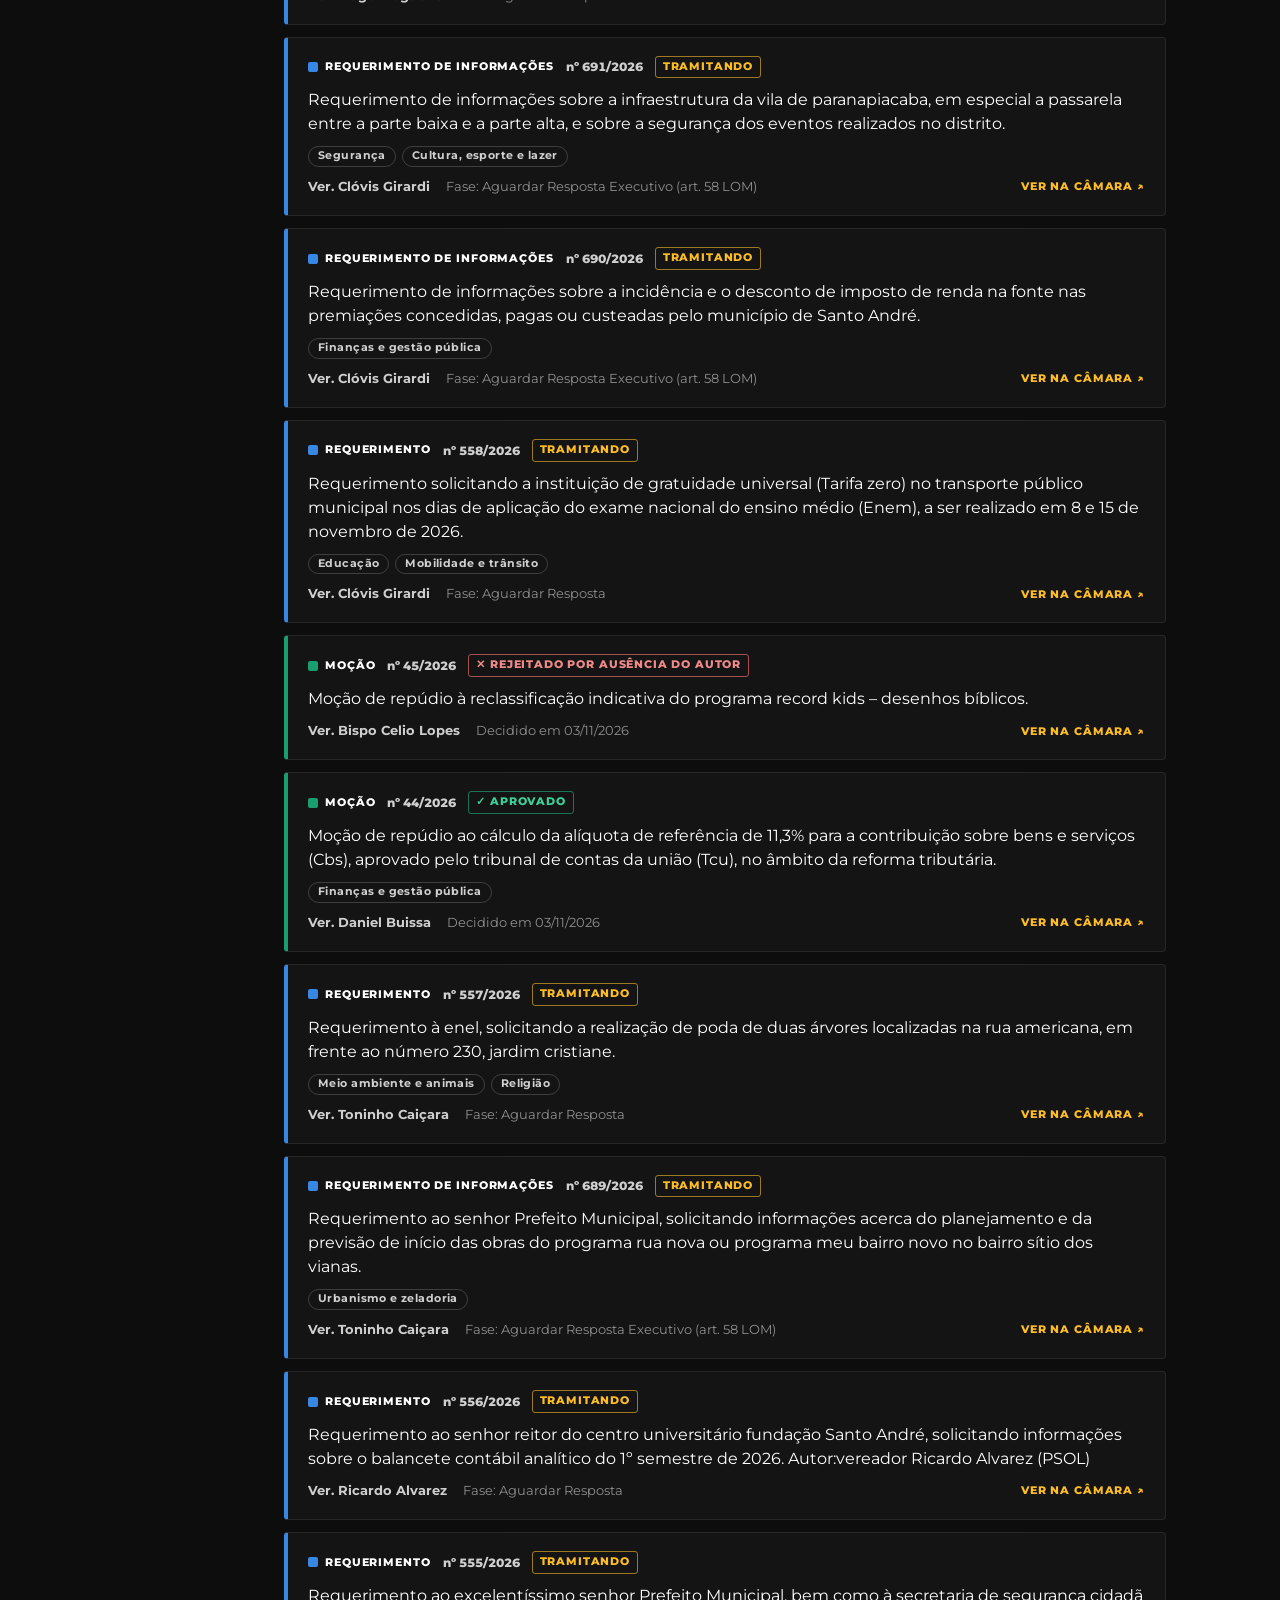
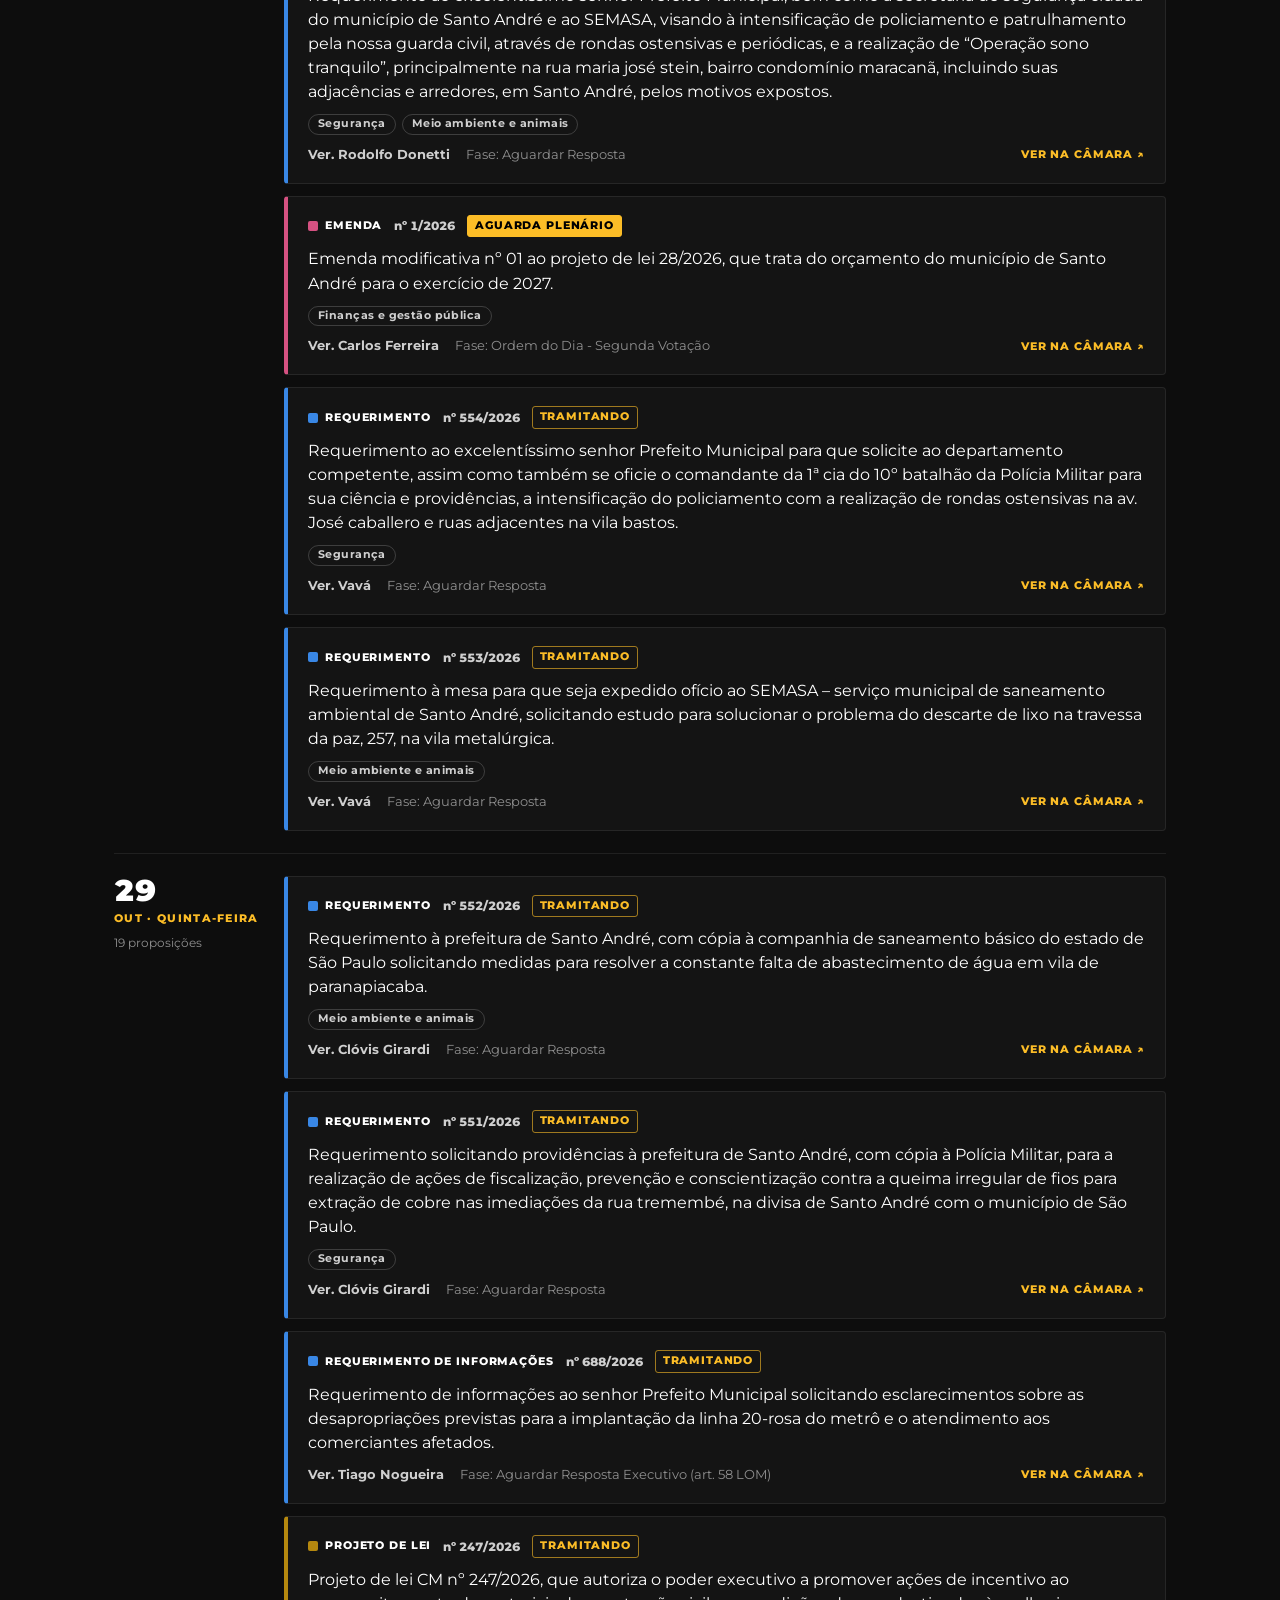
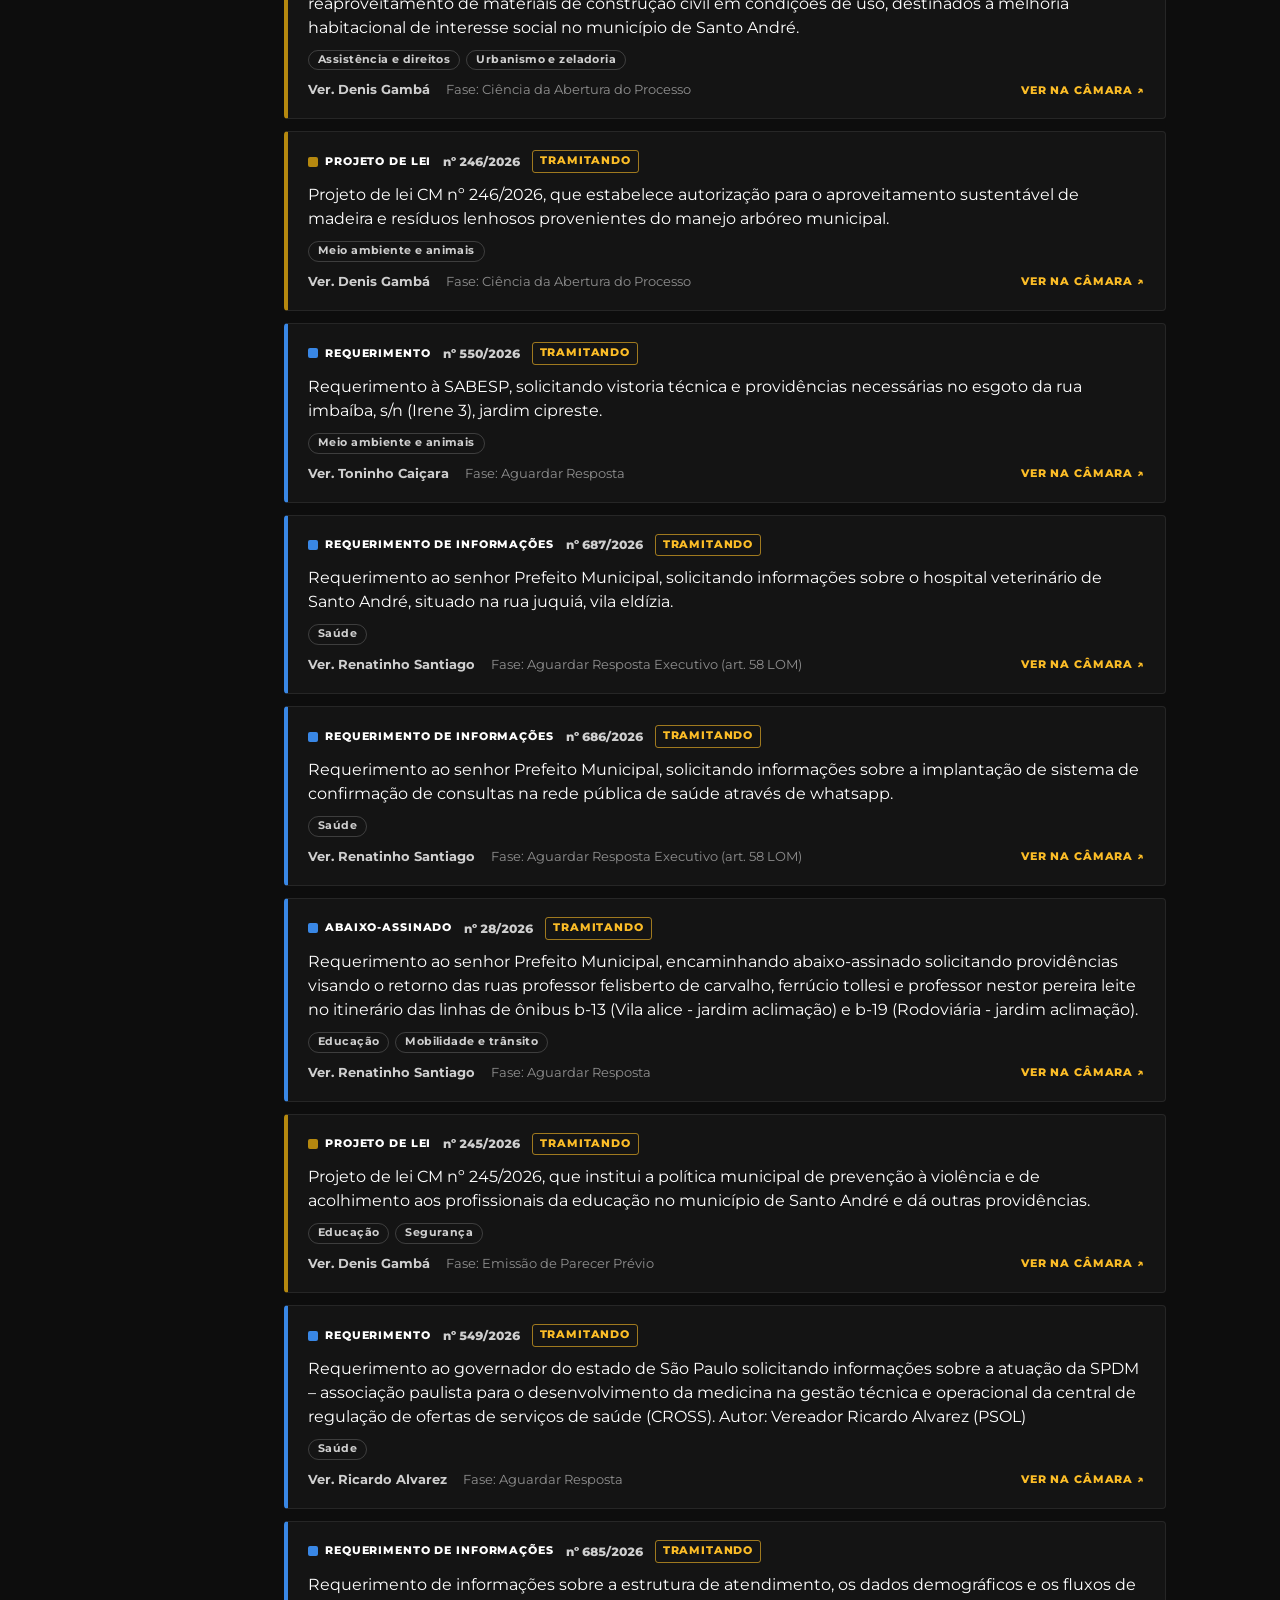
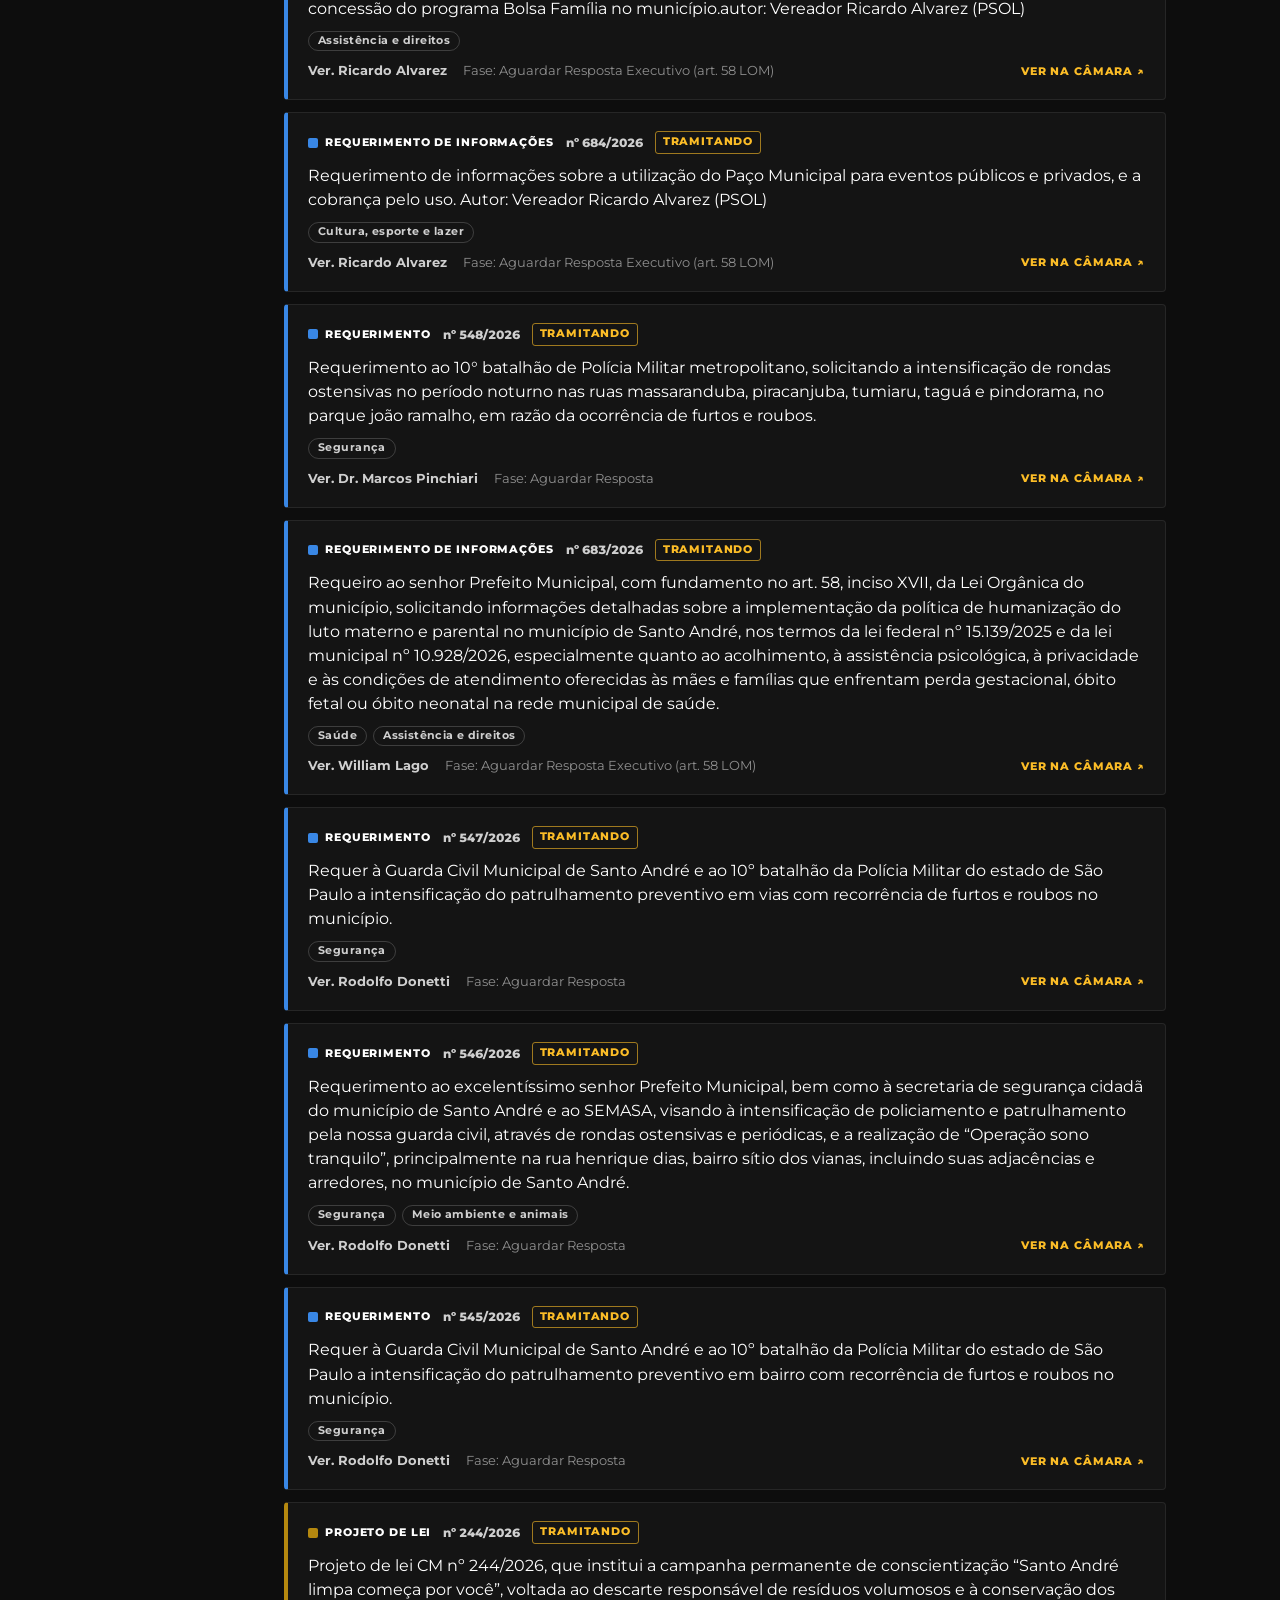
==== commit 7d615dc7: "Tira, por ora, o link de volta para a página inicial O site principal ainda não está no ar. CSS v=22" ====
--- a/docs/index.html
+++ b/docs/index.html
@@ -13,7 +13,7 @@
   <link rel="preconnect" href="https://fonts.googleapis.com" />
   <link rel="preconnect" href="https://fonts.gstatic.com" crossorigin />
   <link href="https://fonts.googleapis.com/css2?family=Montserrat:ital,wght@0,400;0,600;0,700;0,800;0,900;1,800;1,900&display=swap" rel="stylesheet" />
-  <link rel="stylesheet" href="estilo.css?v=21" />
+  <link rel="stylesheet" href="estilo.css?v=22" />
 </head>
 <body>
 
@@ -21,7 +21,6 @@
     <div class="nav__inner container">
       <a href="./" class="marca"><img class="marca__logo" src="img/wan.svg" alt="WAN" width="36" height="36" /><span class="marca__texto">Projetos <em>Santo André</em></span></a>
       <ul class="nav__links">
-        <li class="nav__voltar"><a href="/" title="Página inicial de wellaraujo.com.br">← Início</a></li>
         <li><a href="./" aria-current="page">Hoje</a></li>
         <li><a href="explorar.html">Explorar</a></li>
         <li><a href="vereadores.html">Vereadores</a></li>
@@ -115,7 +114,6 @@
     <div class="container footer__inner">
       <a href="./" class="marca"><img class="marca__logo" src="img/wan.svg" alt="WAN" width="36" height="36" /></a>
       <nav class="footer__links">
-        <a href="/">← wellaraujo.com.br</a>
         <a href="./">Hoje</a>
         <a href="explorar.html">Explorar</a>
         <a href="vereadores.html">Vereadores</a>
--- a/docs/estilo.css
+++ b/docs/estilo.css
@@ -379,15 +379,9 @@
 .doc__corpo .autor__redes a:hover { border-color: var(--yellow); color: var(--yellow); }
 @media (max-width: 640px) { .autor { grid-template-columns: 1fr; justify-items: center; text-align: center; padding: 24px 18px; } .autor__redes { justify-content: center; } }
 
-/* Volta para o site principal (wellaraujo.com.br) */
-.nav__links .nav__voltar { padding-right: 22px; border-right: 1px solid rgba(255,255,255,0.15); }
-.nav__links .nav__voltar a { color: var(--text-2); }
-.nav__links .nav__voltar a:hover { color: var(--yellow); }
-@media (max-width: 640px) { .nav__links .nav__voltar { padding-right: 12px; } }
 .nav__links a { white-space: nowrap; }
 @media (max-width: 1180px) and (min-width: 641px) {
   .nav__links { gap: 14px; }
-  .nav__links .nav__voltar { padding-right: 14px; }
   .nav__links a { font-size: 11px; letter-spacing: 0.03em; }
 }
 @media (max-width: 900px) and (min-width: 641px) { .marca__texto { display: none; } }
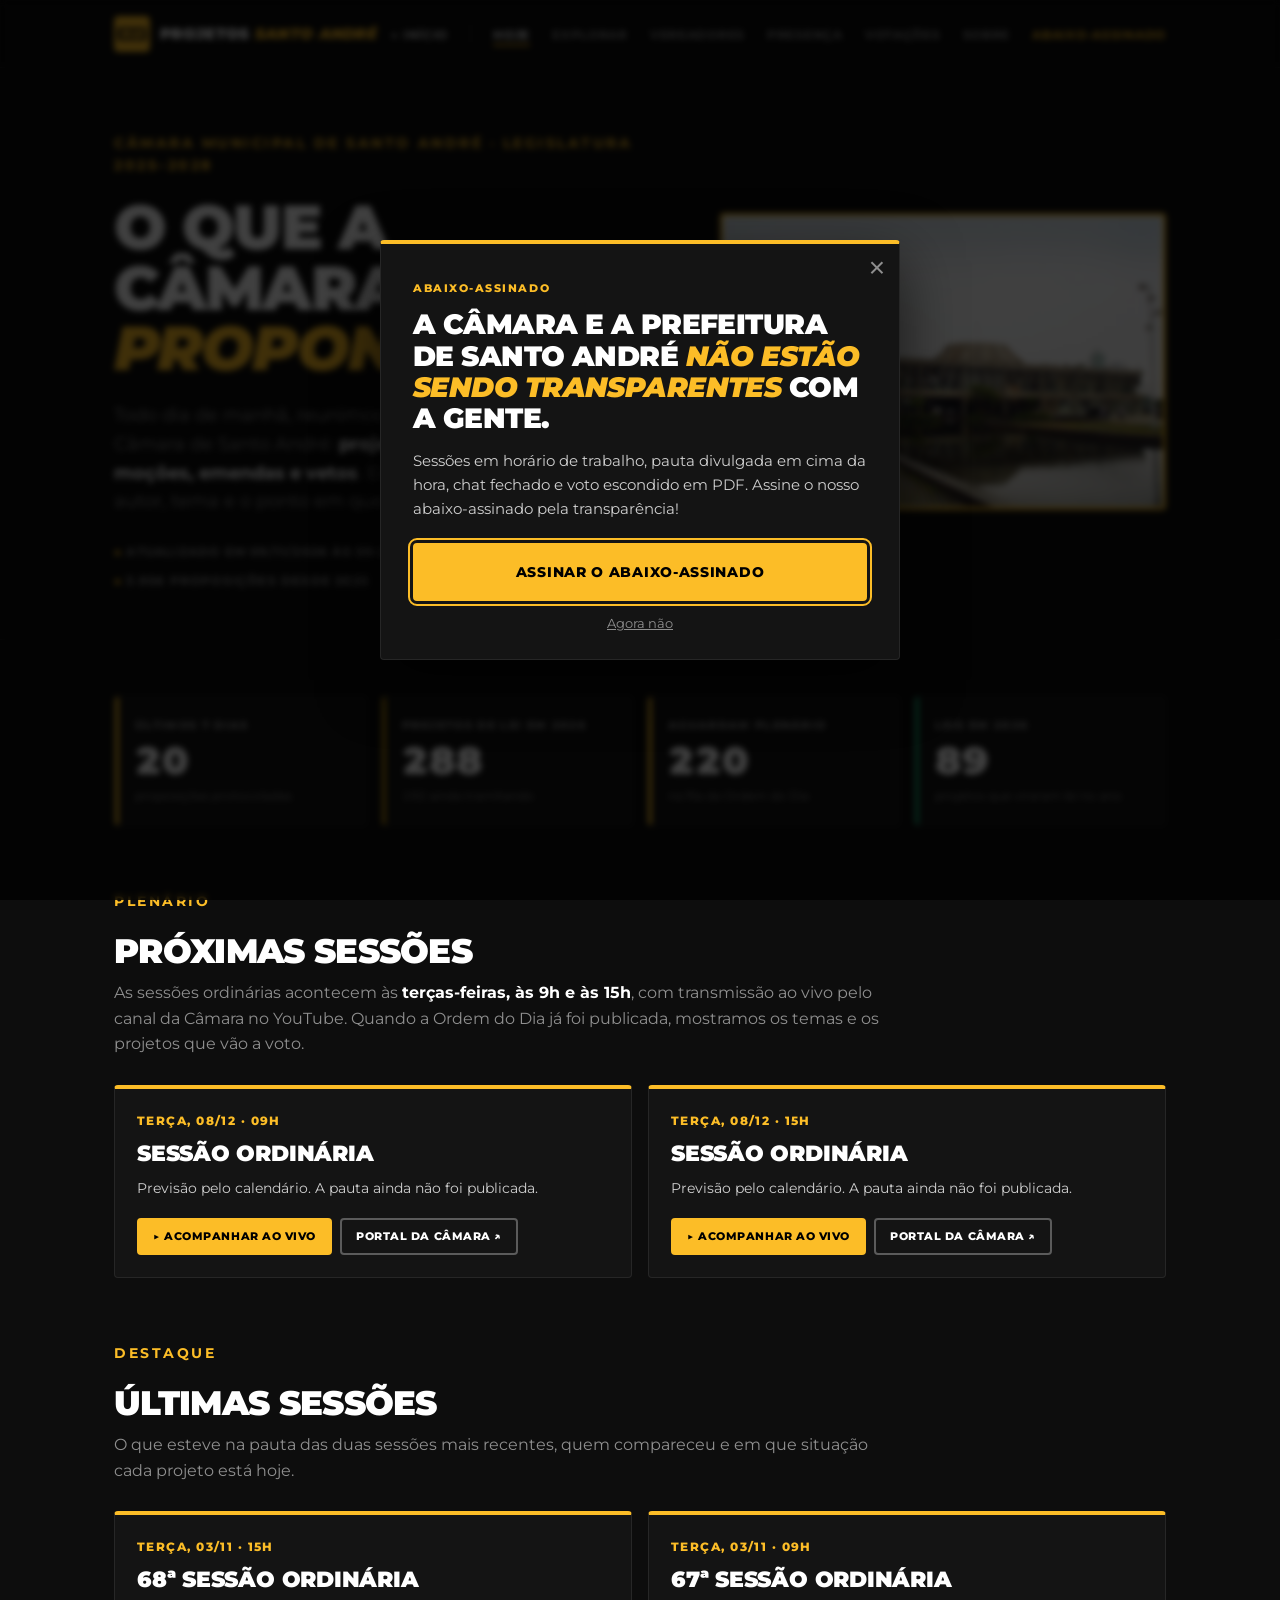
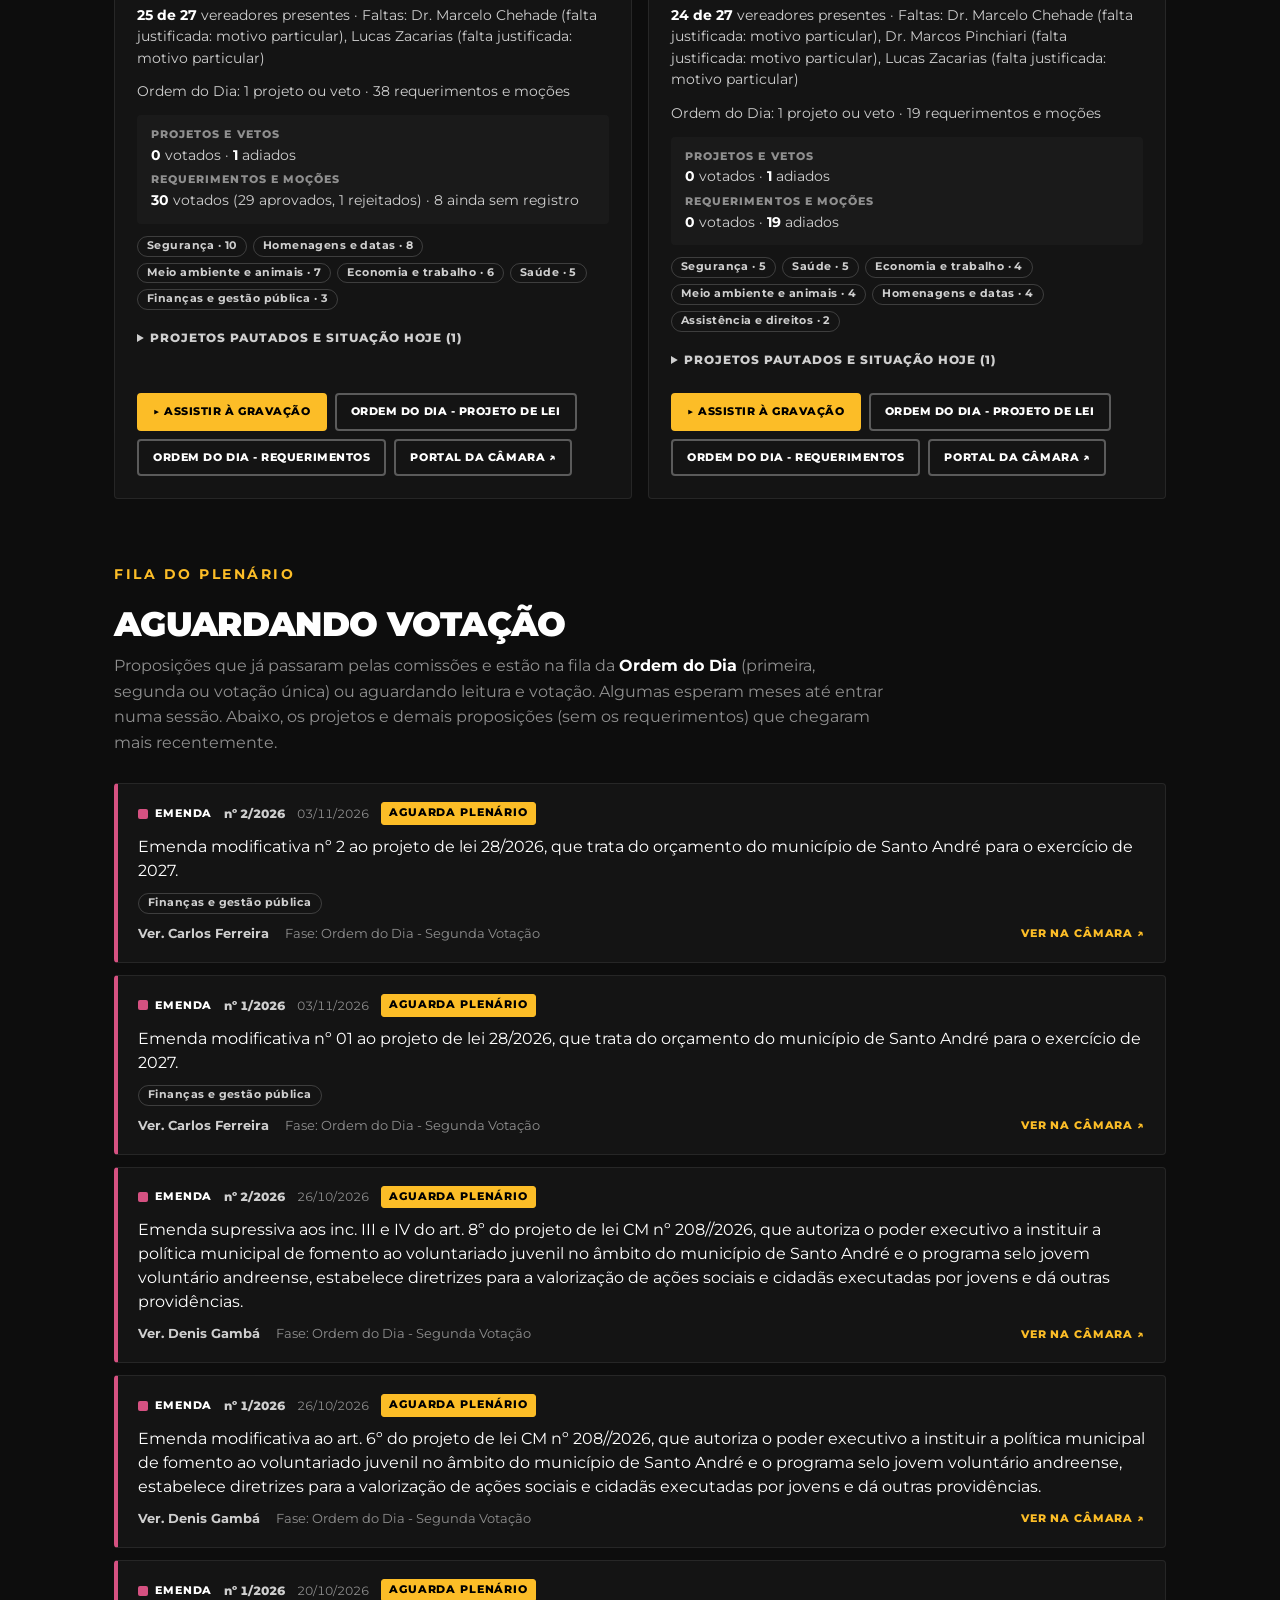
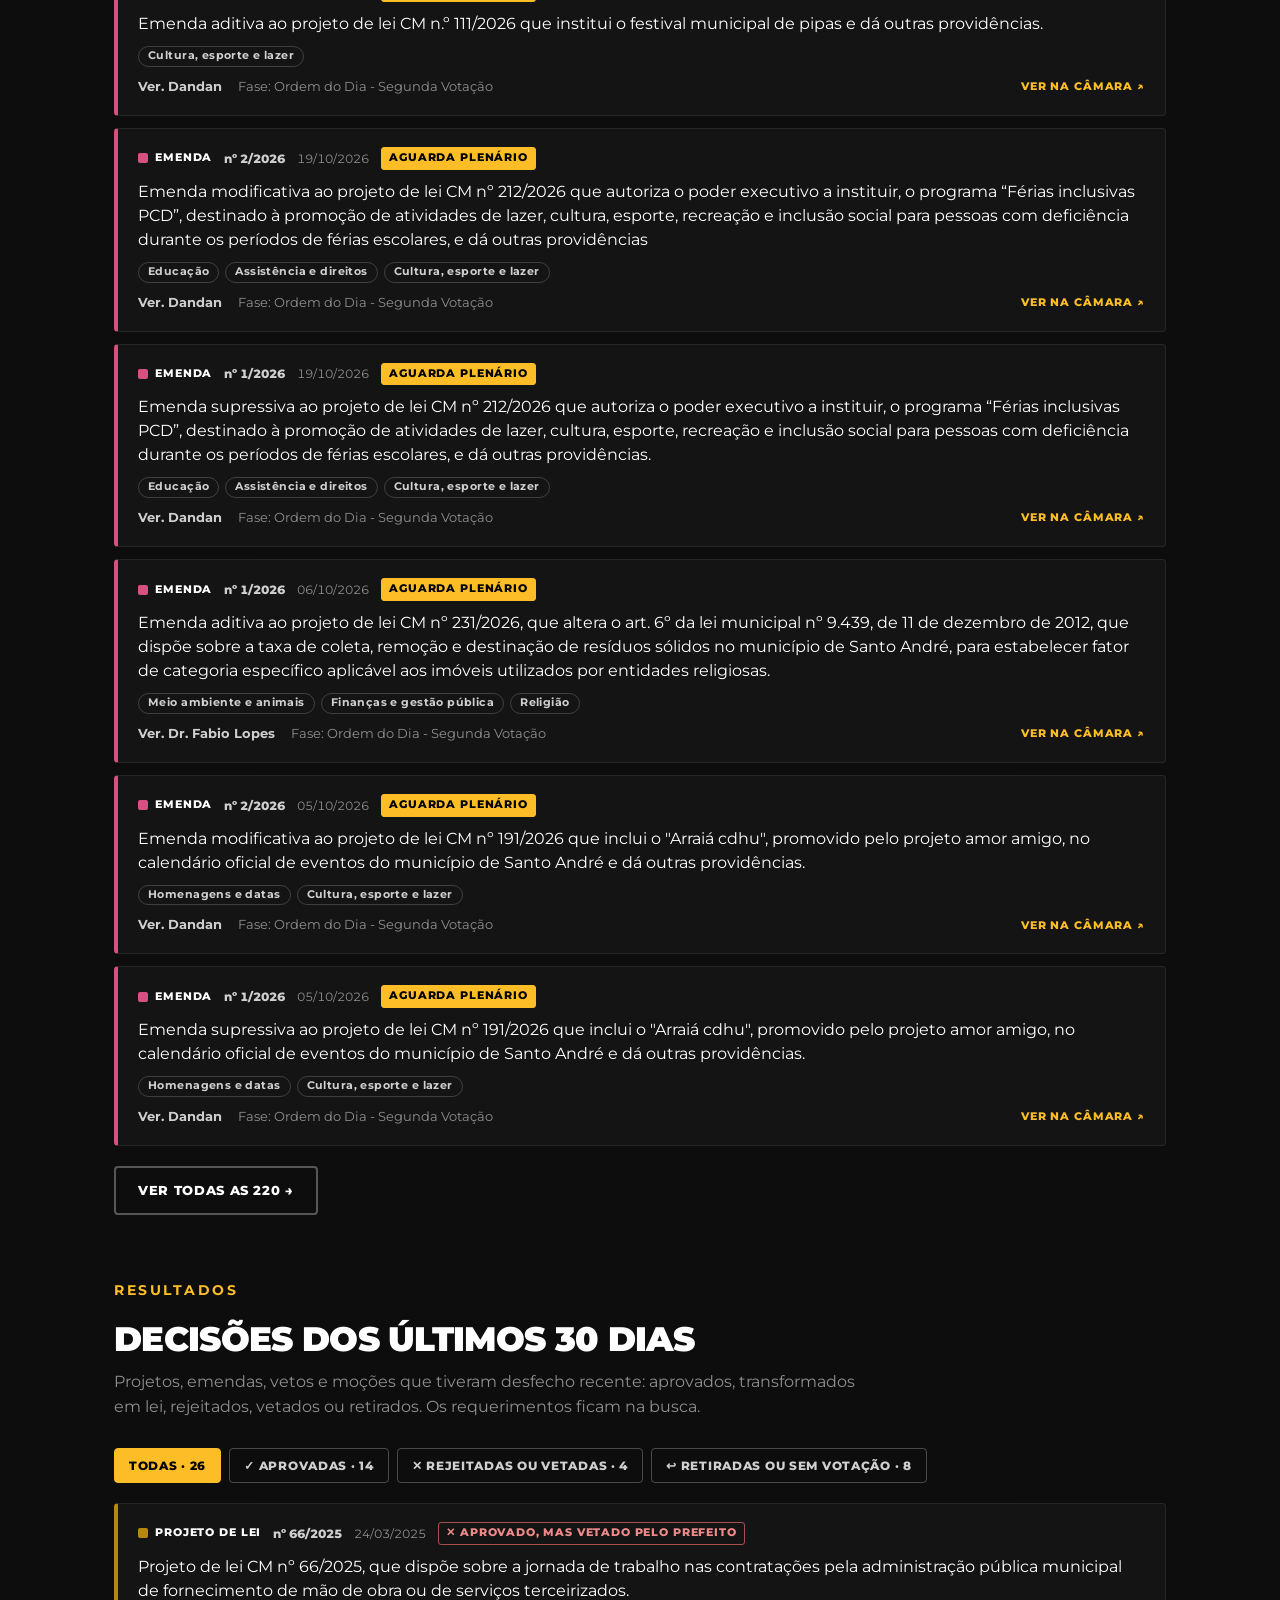
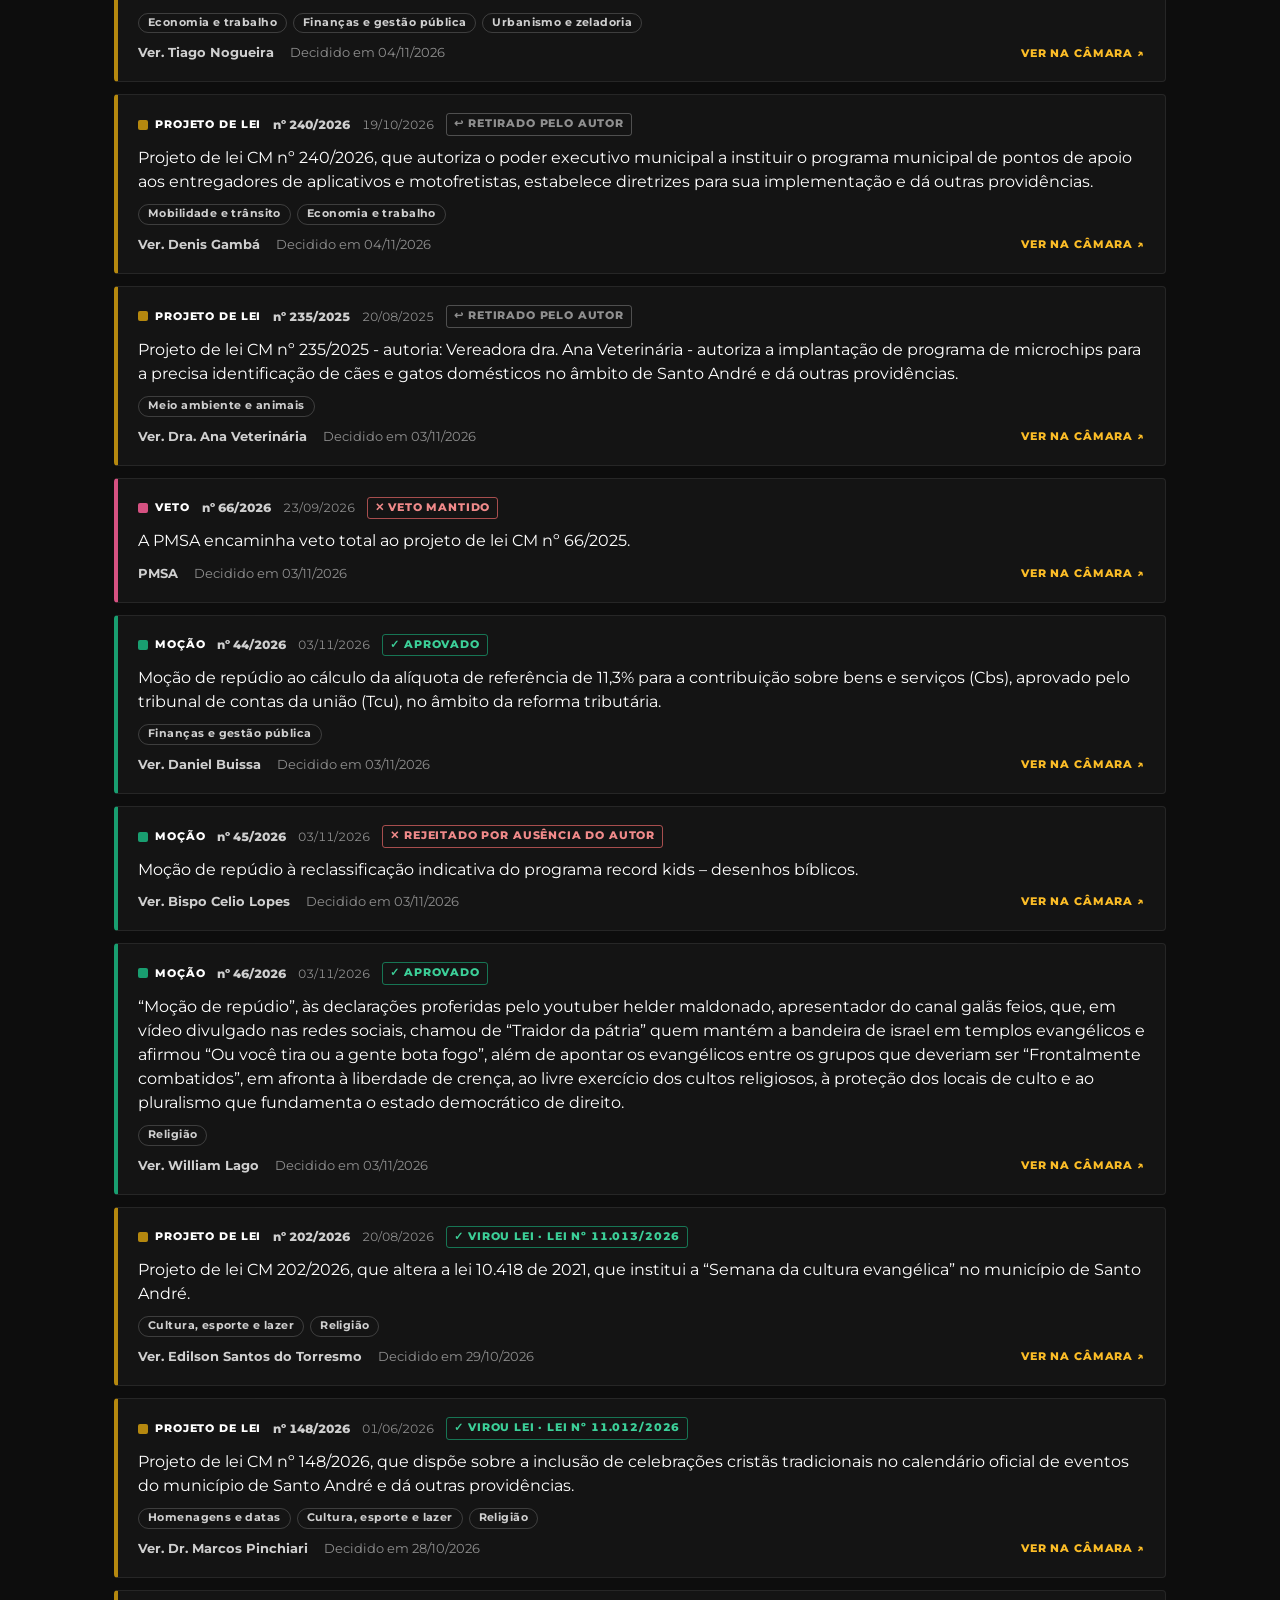
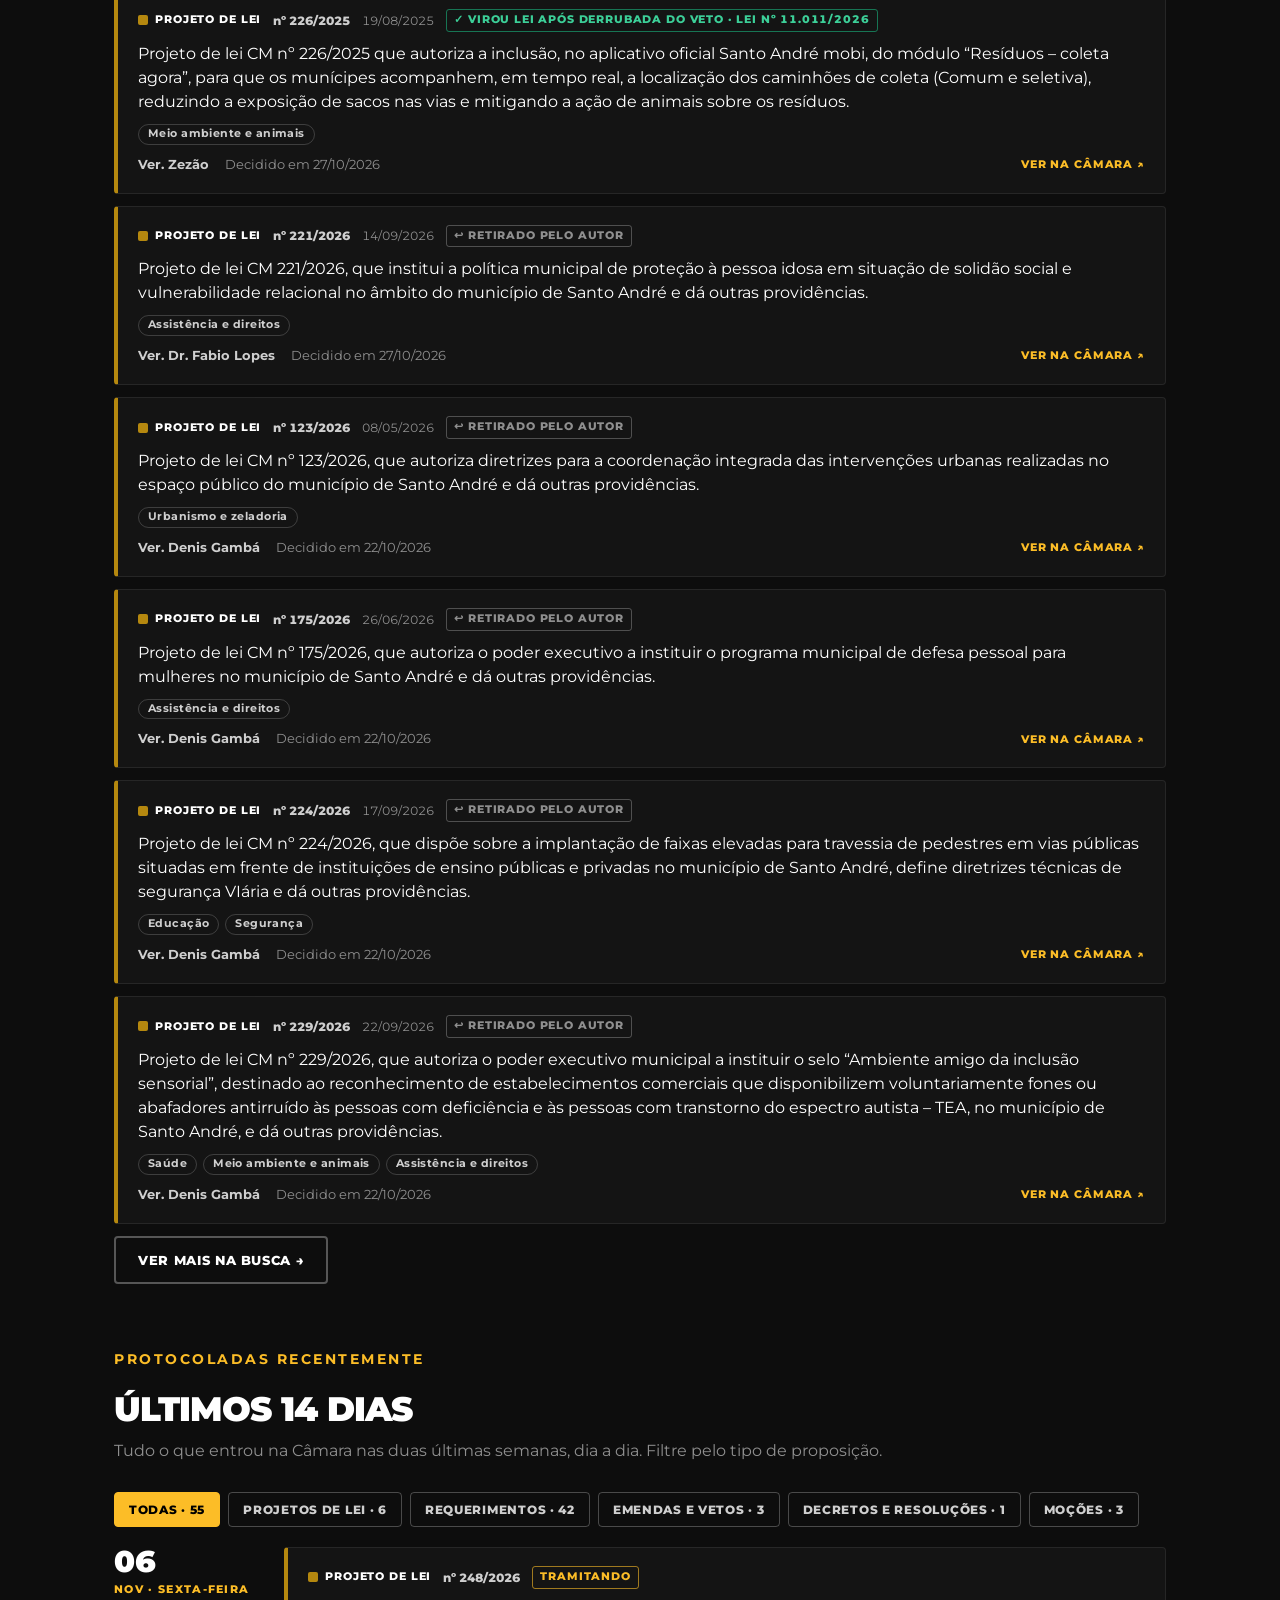
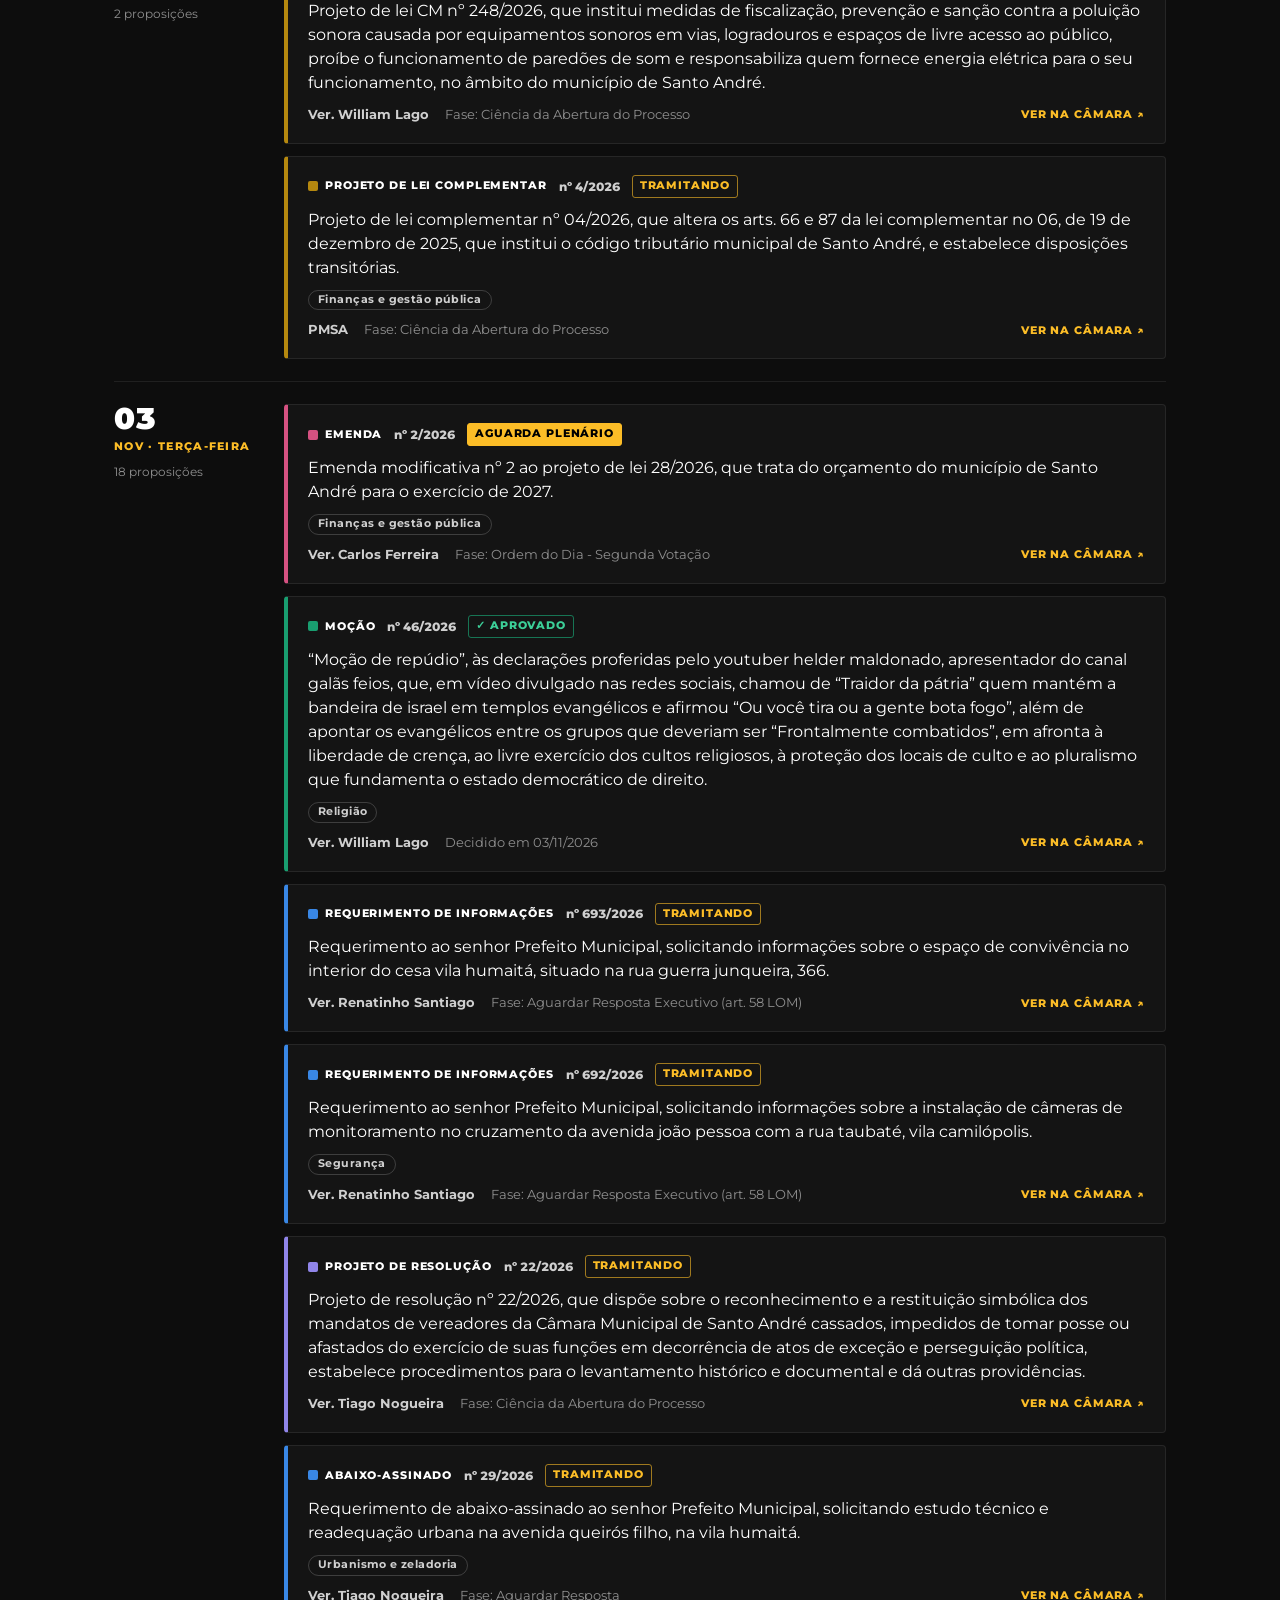
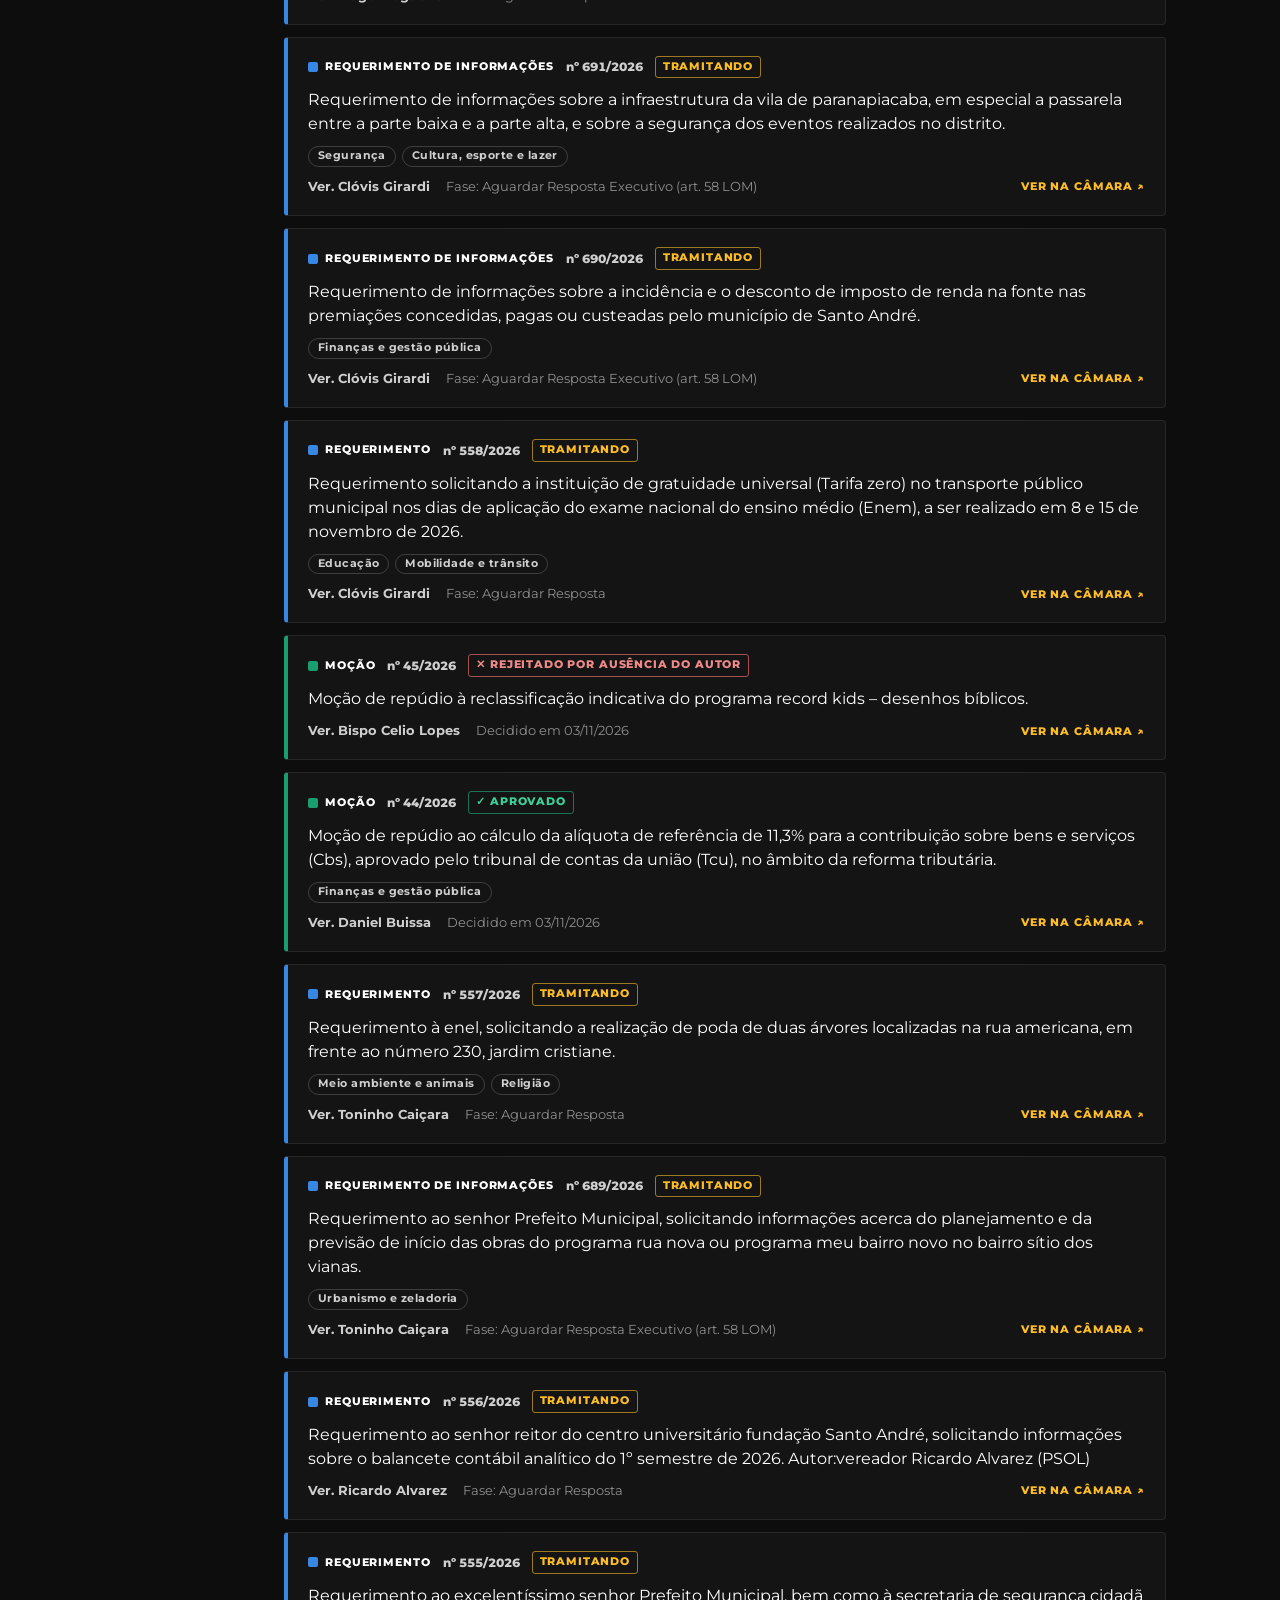
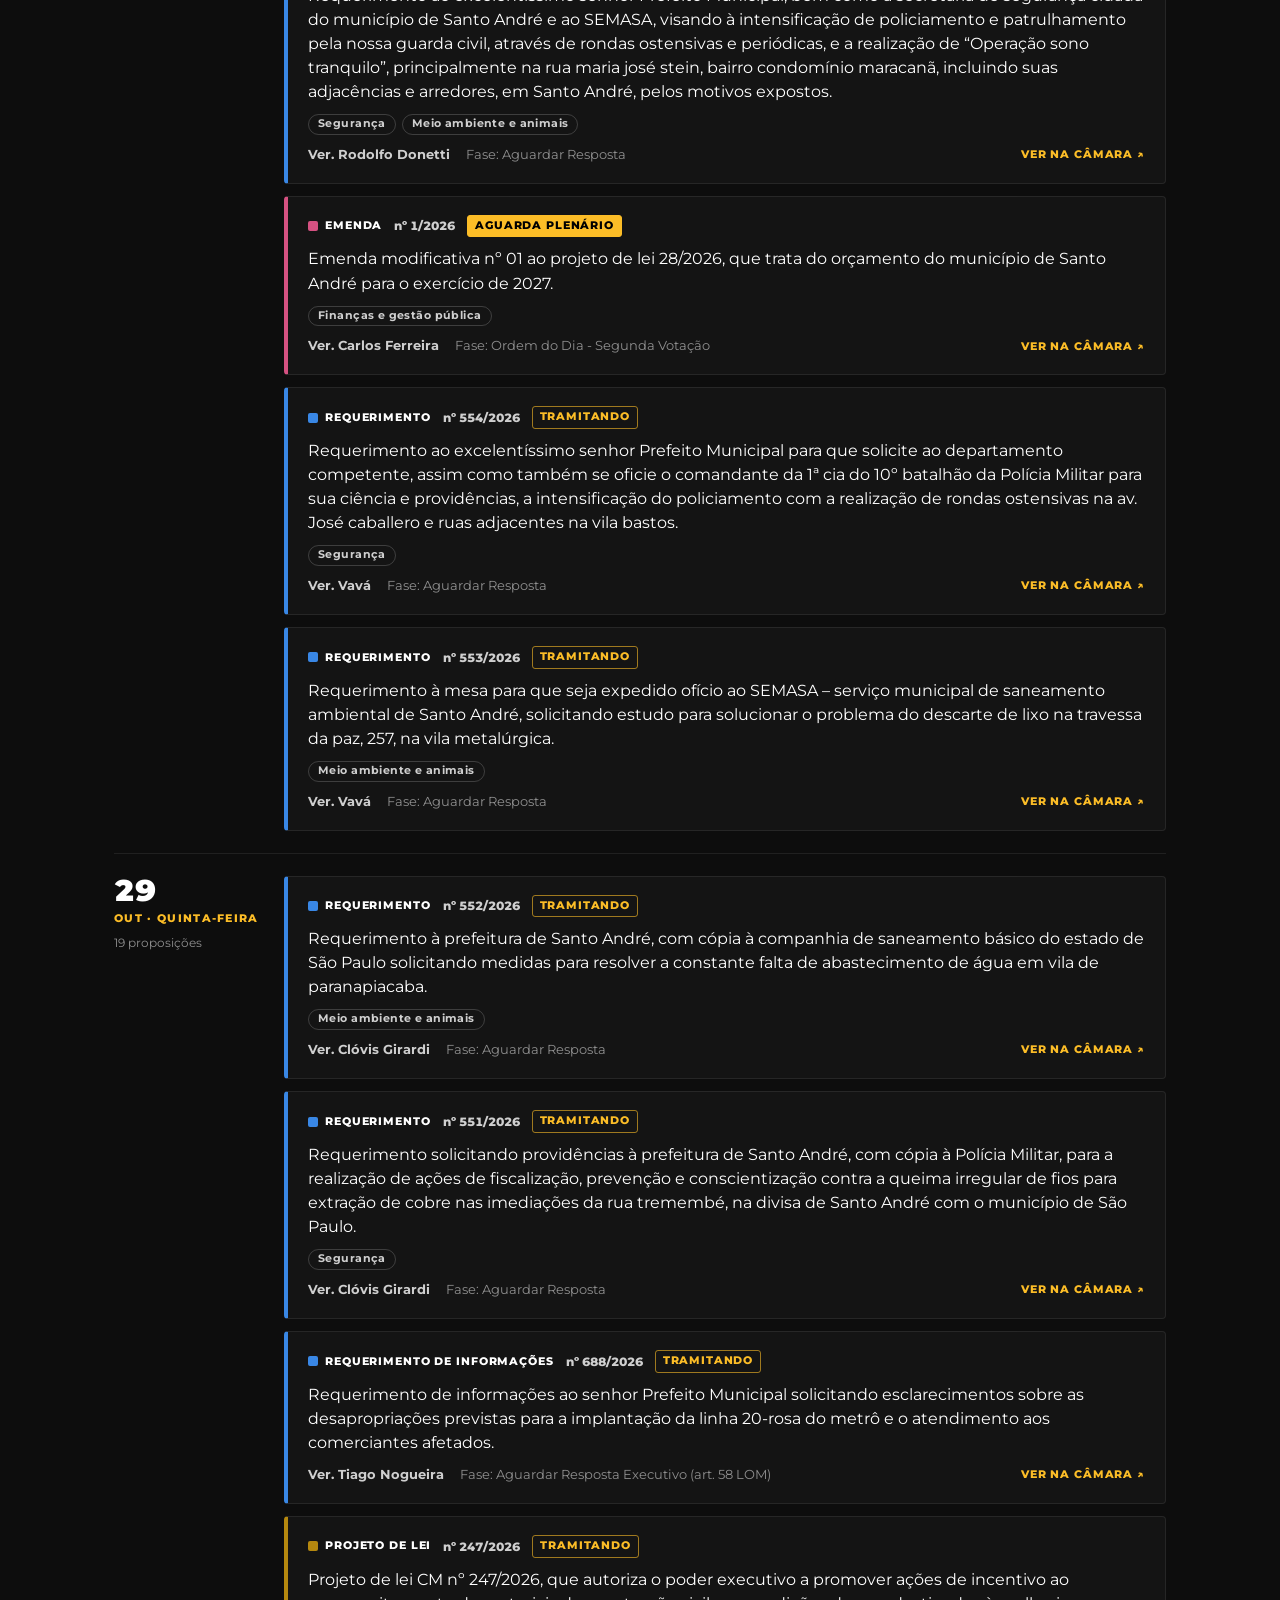
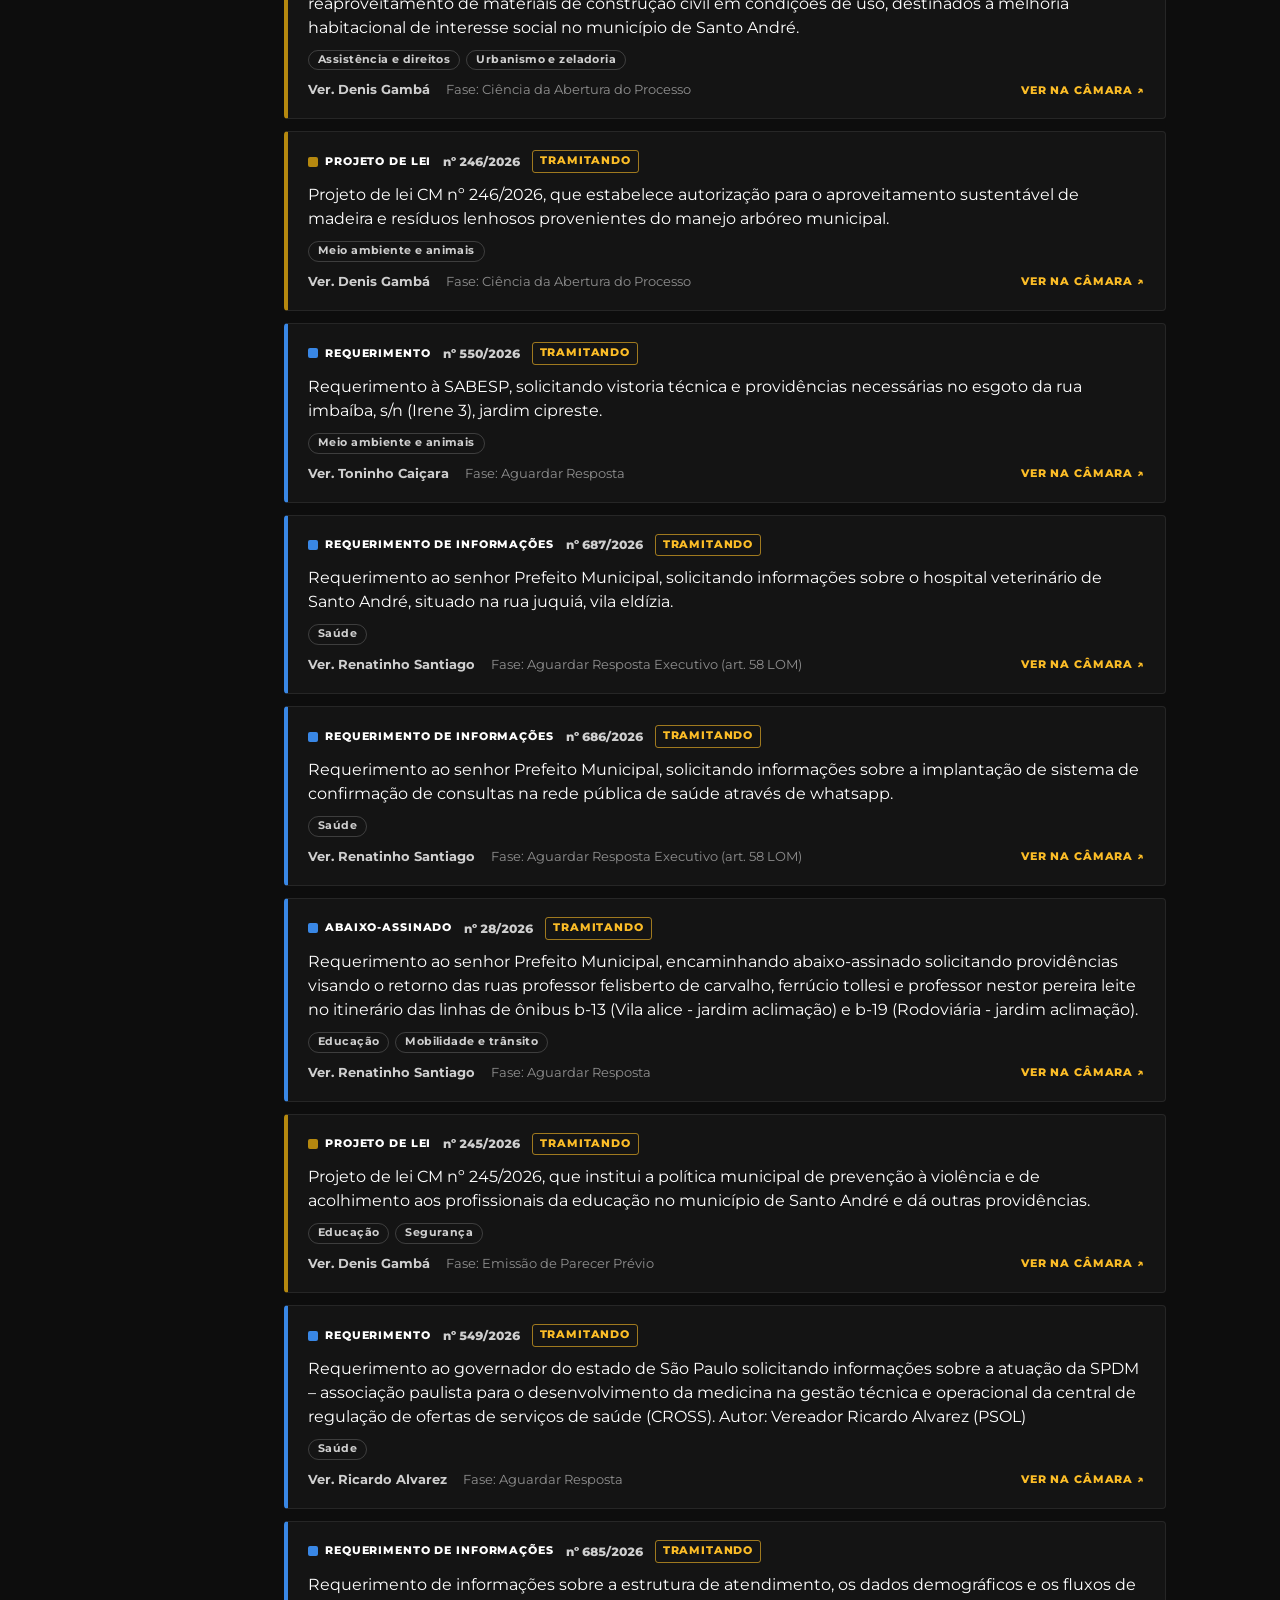
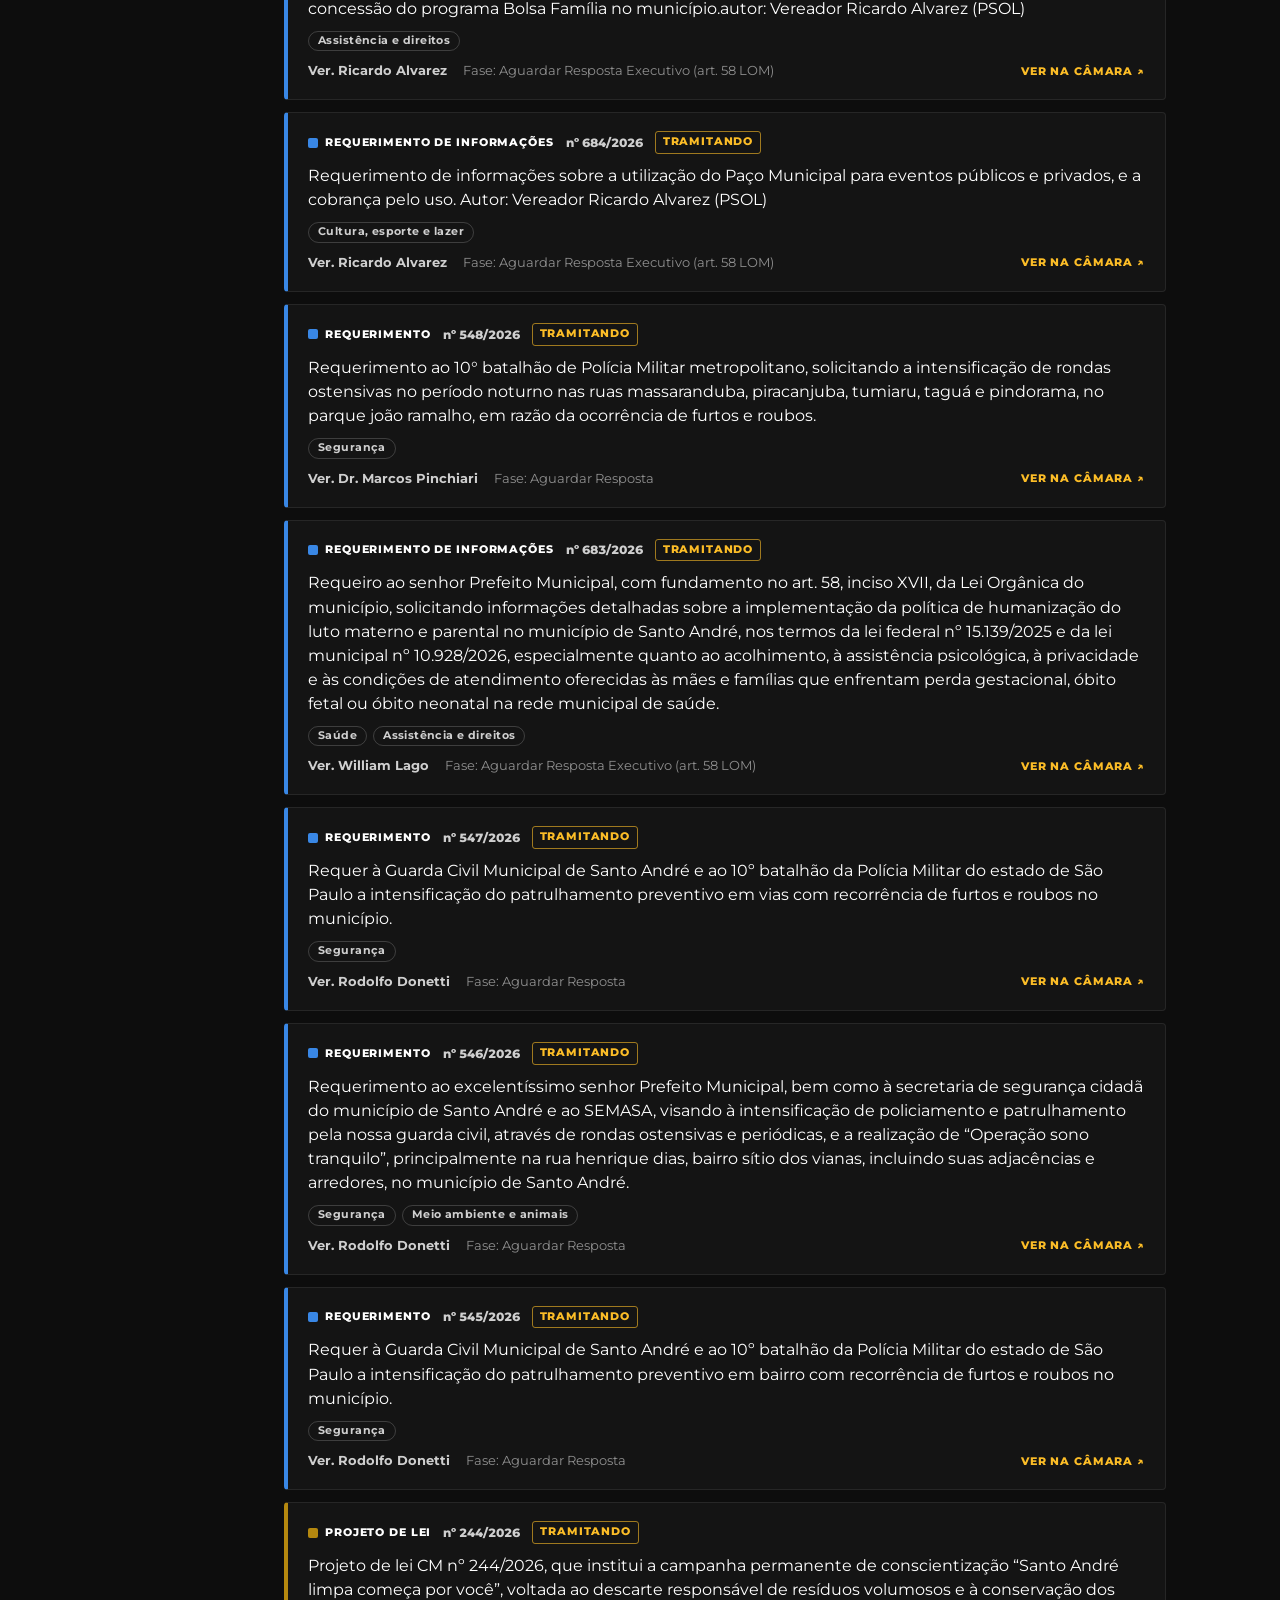
==== commit 9483be56: "Recoloca o link de volta para a página inicial O site principal já está no ar em welwelaraujo.github" ====
--- a/docs/index.html
+++ b/docs/index.html
@@ -13,7 +13,7 @@
   <link rel="preconnect" href="https://fonts.googleapis.com" />
   <link rel="preconnect" href="https://fonts.gstatic.com" crossorigin />
   <link href="https://fonts.googleapis.com/css2?family=Montserrat:ital,wght@0,400;0,600;0,700;0,800;0,900;1,800;1,900&display=swap" rel="stylesheet" />
-  <link rel="stylesheet" href="estilo.css?v=22" />
+  <link rel="stylesheet" href="estilo.css?v=23" />
 </head>
 <body>
 
@@ -21,6 +21,7 @@
     <div class="nav__inner container">
       <a href="./" class="marca"><img class="marca__logo" src="img/wan.svg" alt="WAN" width="36" height="36" /><span class="marca__texto">Projetos <em>Santo André</em></span></a>
       <ul class="nav__links">
+        <li class="nav__voltar"><a href="/" title="Página inicial de wellaraujo.com.br">← Início</a></li>
         <li><a href="./" aria-current="page">Hoje</a></li>
         <li><a href="explorar.html">Explorar</a></li>
         <li><a href="vereadores.html">Vereadores</a></li>
@@ -114,6 +115,7 @@
     <div class="container footer__inner">
       <a href="./" class="marca"><img class="marca__logo" src="img/wan.svg" alt="WAN" width="36" height="36" /></a>
       <nav class="footer__links">
+        <a href="/">← wellaraujo.com.br</a>
         <a href="./">Hoje</a>
         <a href="explorar.html">Explorar</a>
         <a href="vereadores.html">Vereadores</a>
--- a/docs/estilo.css
+++ b/docs/estilo.css
@@ -379,9 +379,15 @@
 .doc__corpo .autor__redes a:hover { border-color: var(--yellow); color: var(--yellow); }
 @media (max-width: 640px) { .autor { grid-template-columns: 1fr; justify-items: center; text-align: center; padding: 24px 18px; } .autor__redes { justify-content: center; } }
 
+/* Volta para o site principal (wellaraujo.com.br) */
+.nav__links .nav__voltar { padding-right: 22px; border-right: 1px solid rgba(255,255,255,0.15); }
+.nav__links .nav__voltar a { color: var(--text-2); }
+.nav__links .nav__voltar a:hover { color: var(--yellow); }
+@media (max-width: 640px) { .nav__links .nav__voltar { padding-right: 12px; } }
 .nav__links a { white-space: nowrap; }
 @media (max-width: 1180px) and (min-width: 641px) {
   .nav__links { gap: 14px; }
+  .nav__links .nav__voltar { padding-right: 14px; }
   .nav__links a { font-size: 11px; letter-spacing: 0.03em; }
 }
 @media (max-width: 900px) and (min-width: 641px) { .marca__texto { display: none; } }
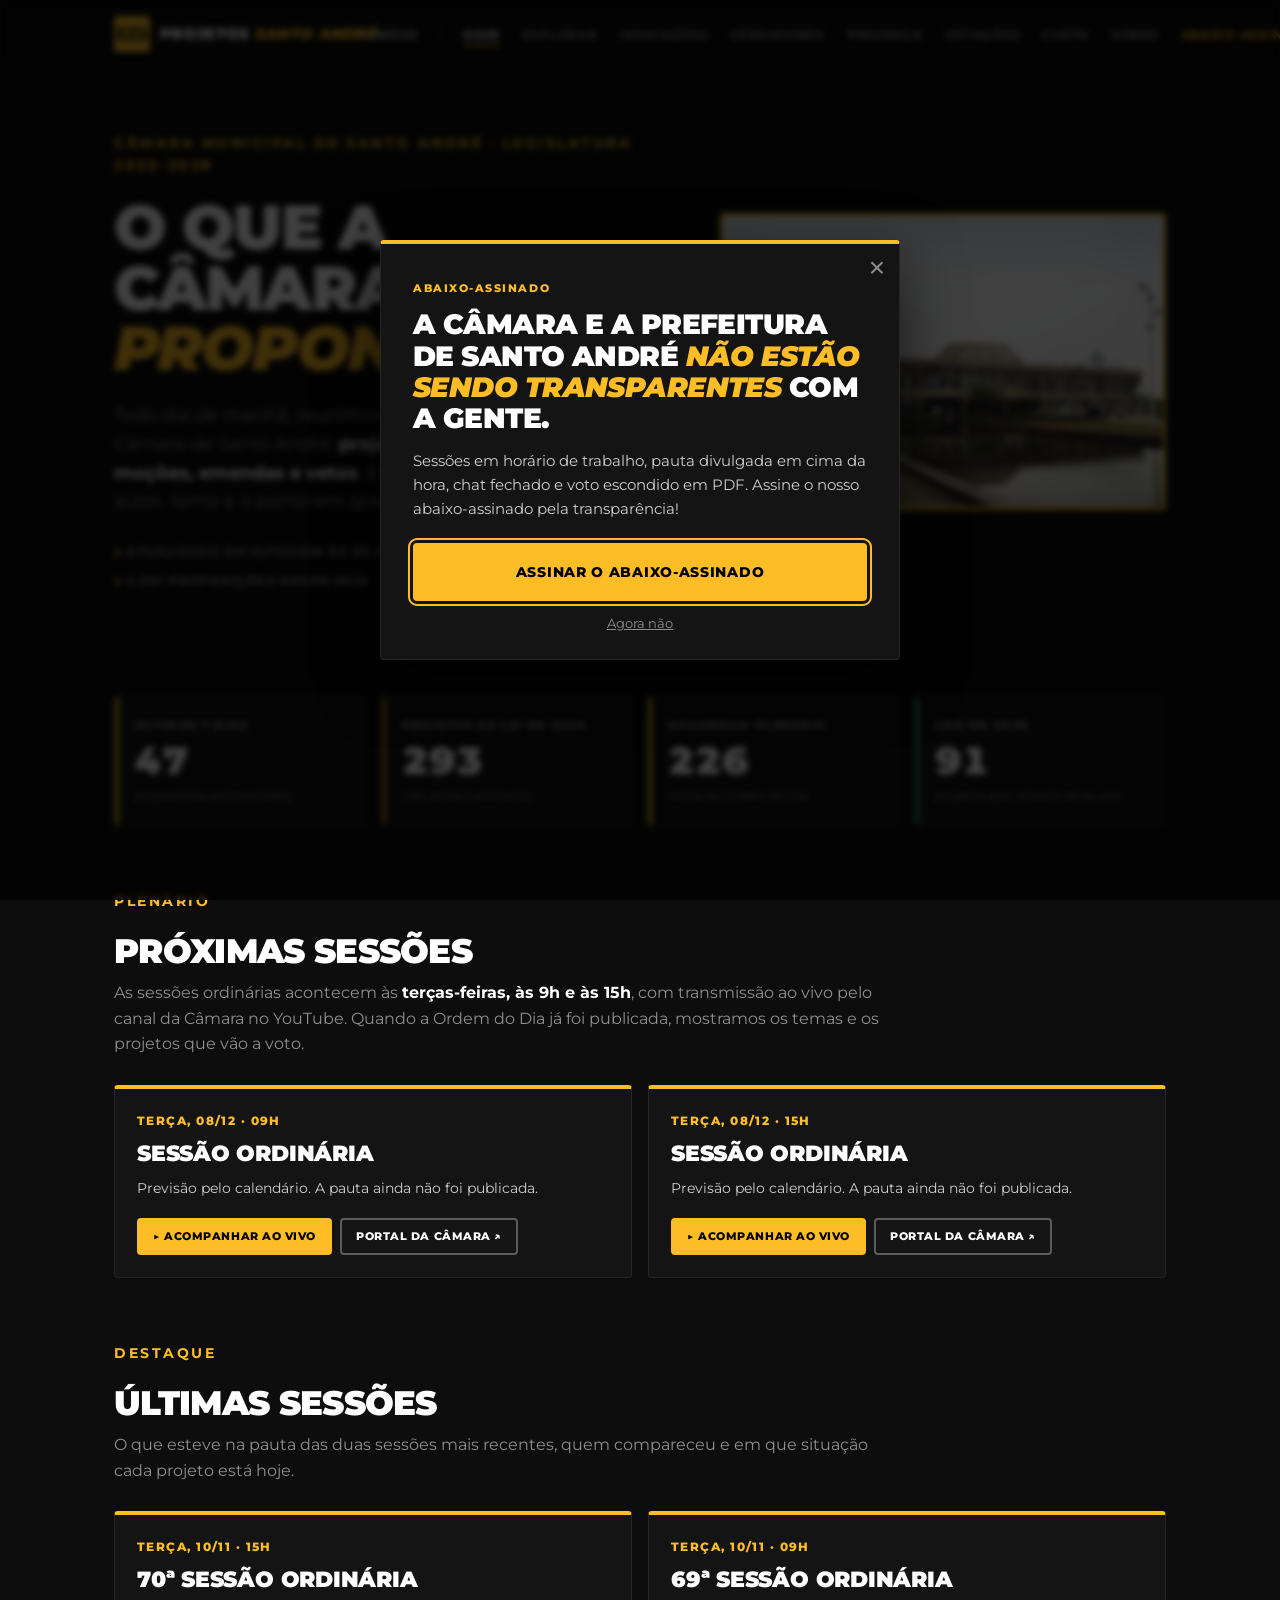
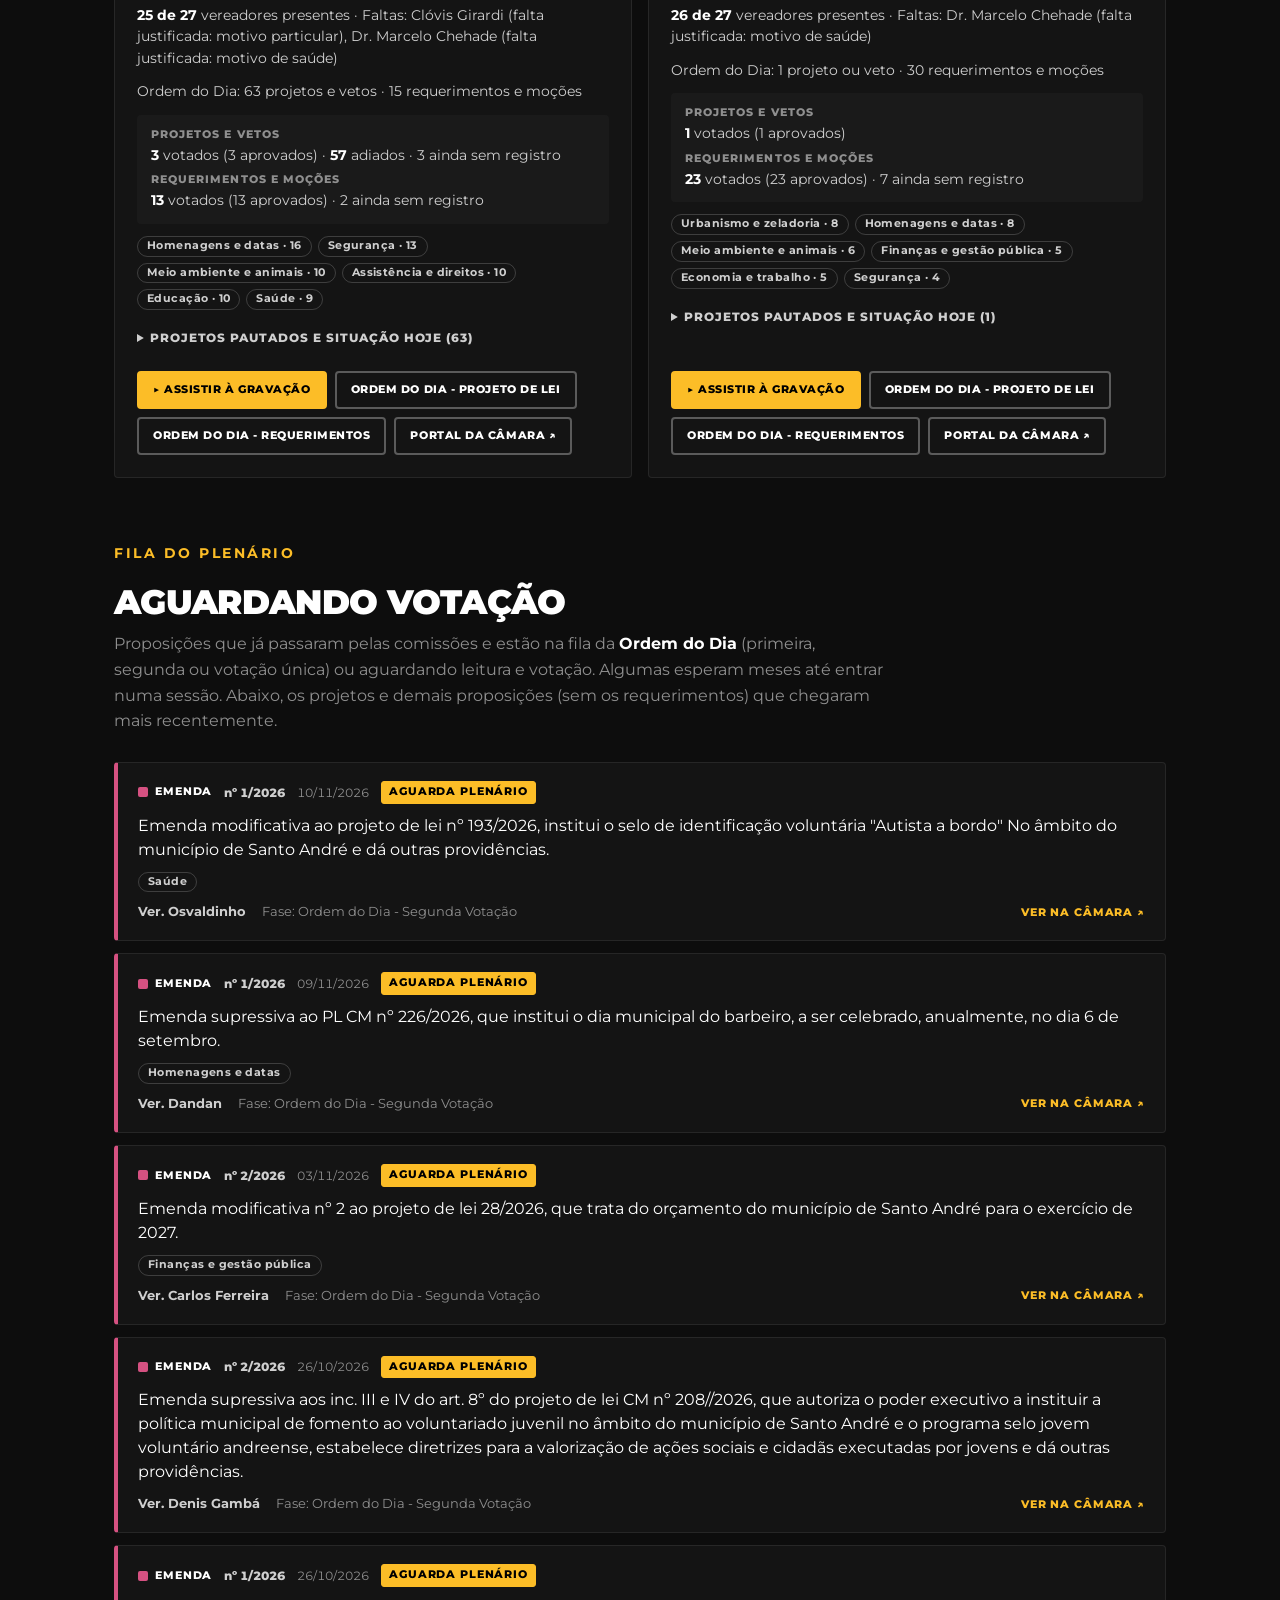
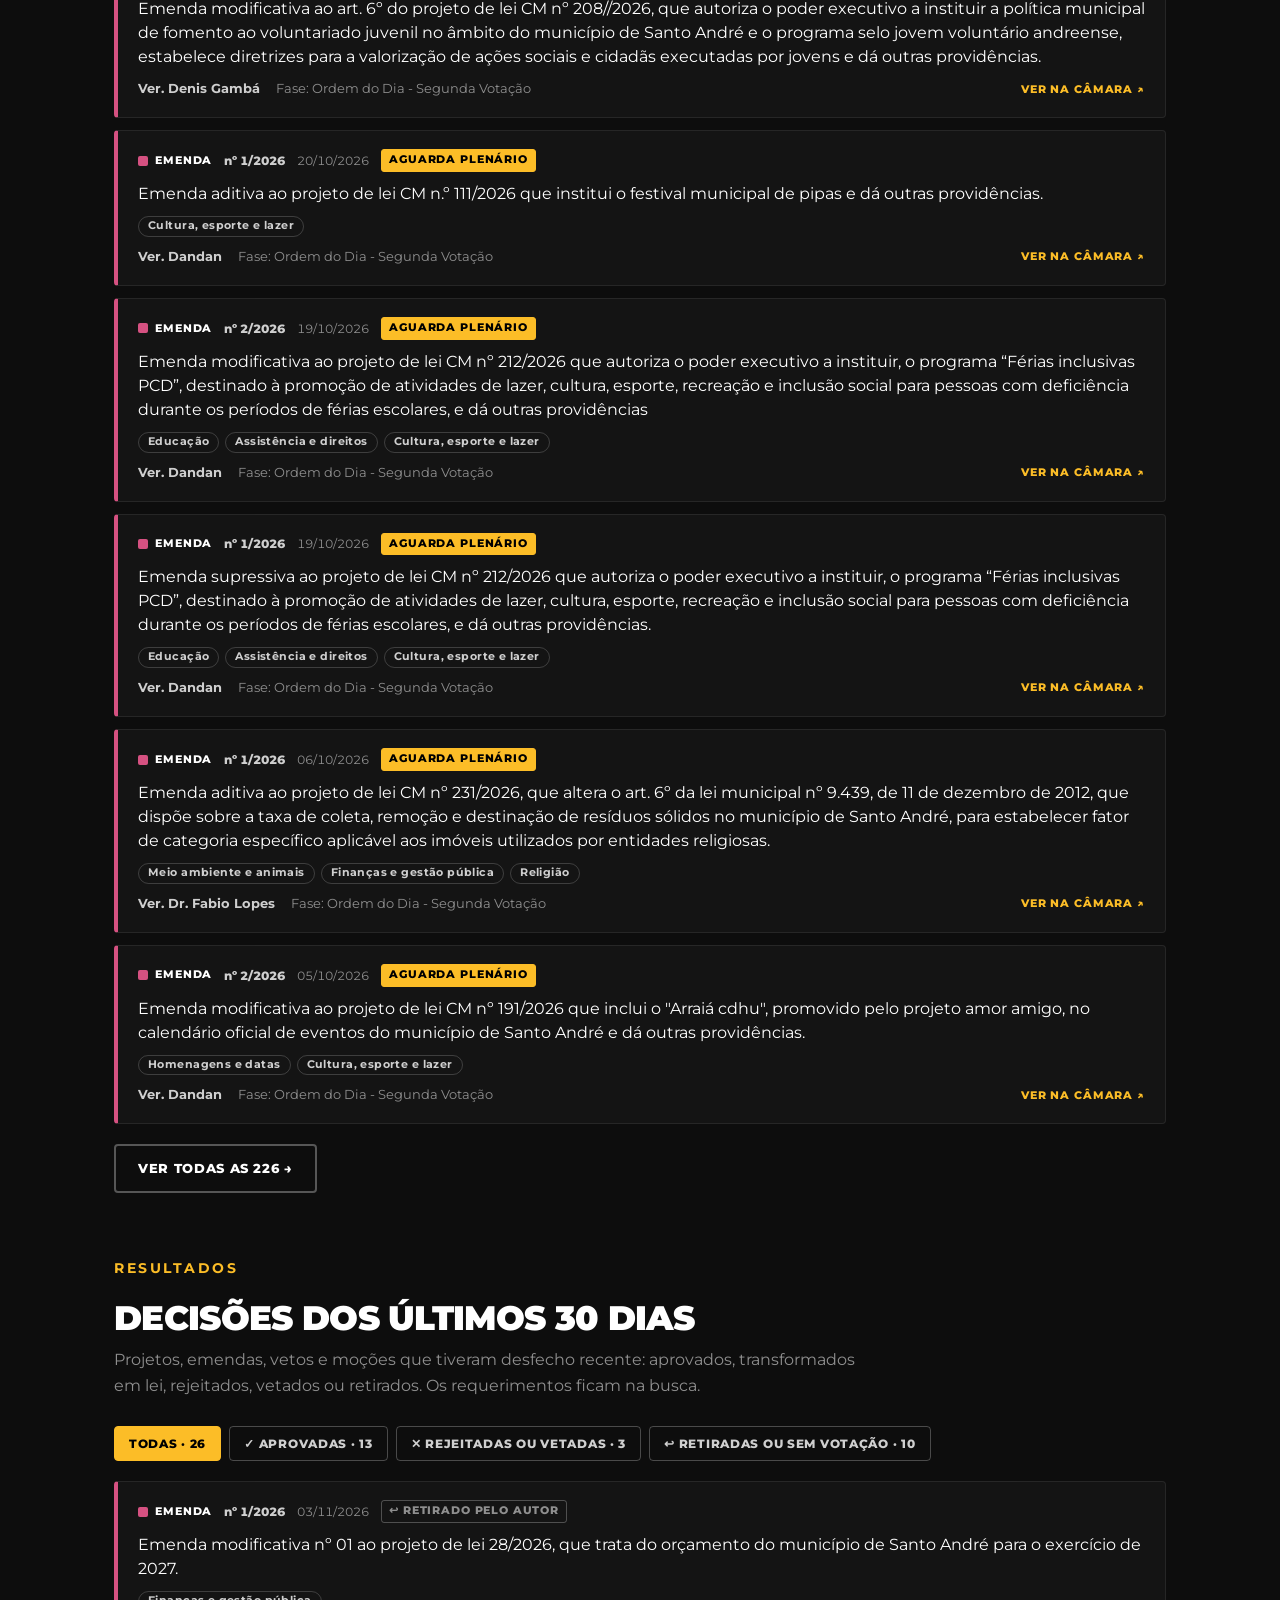
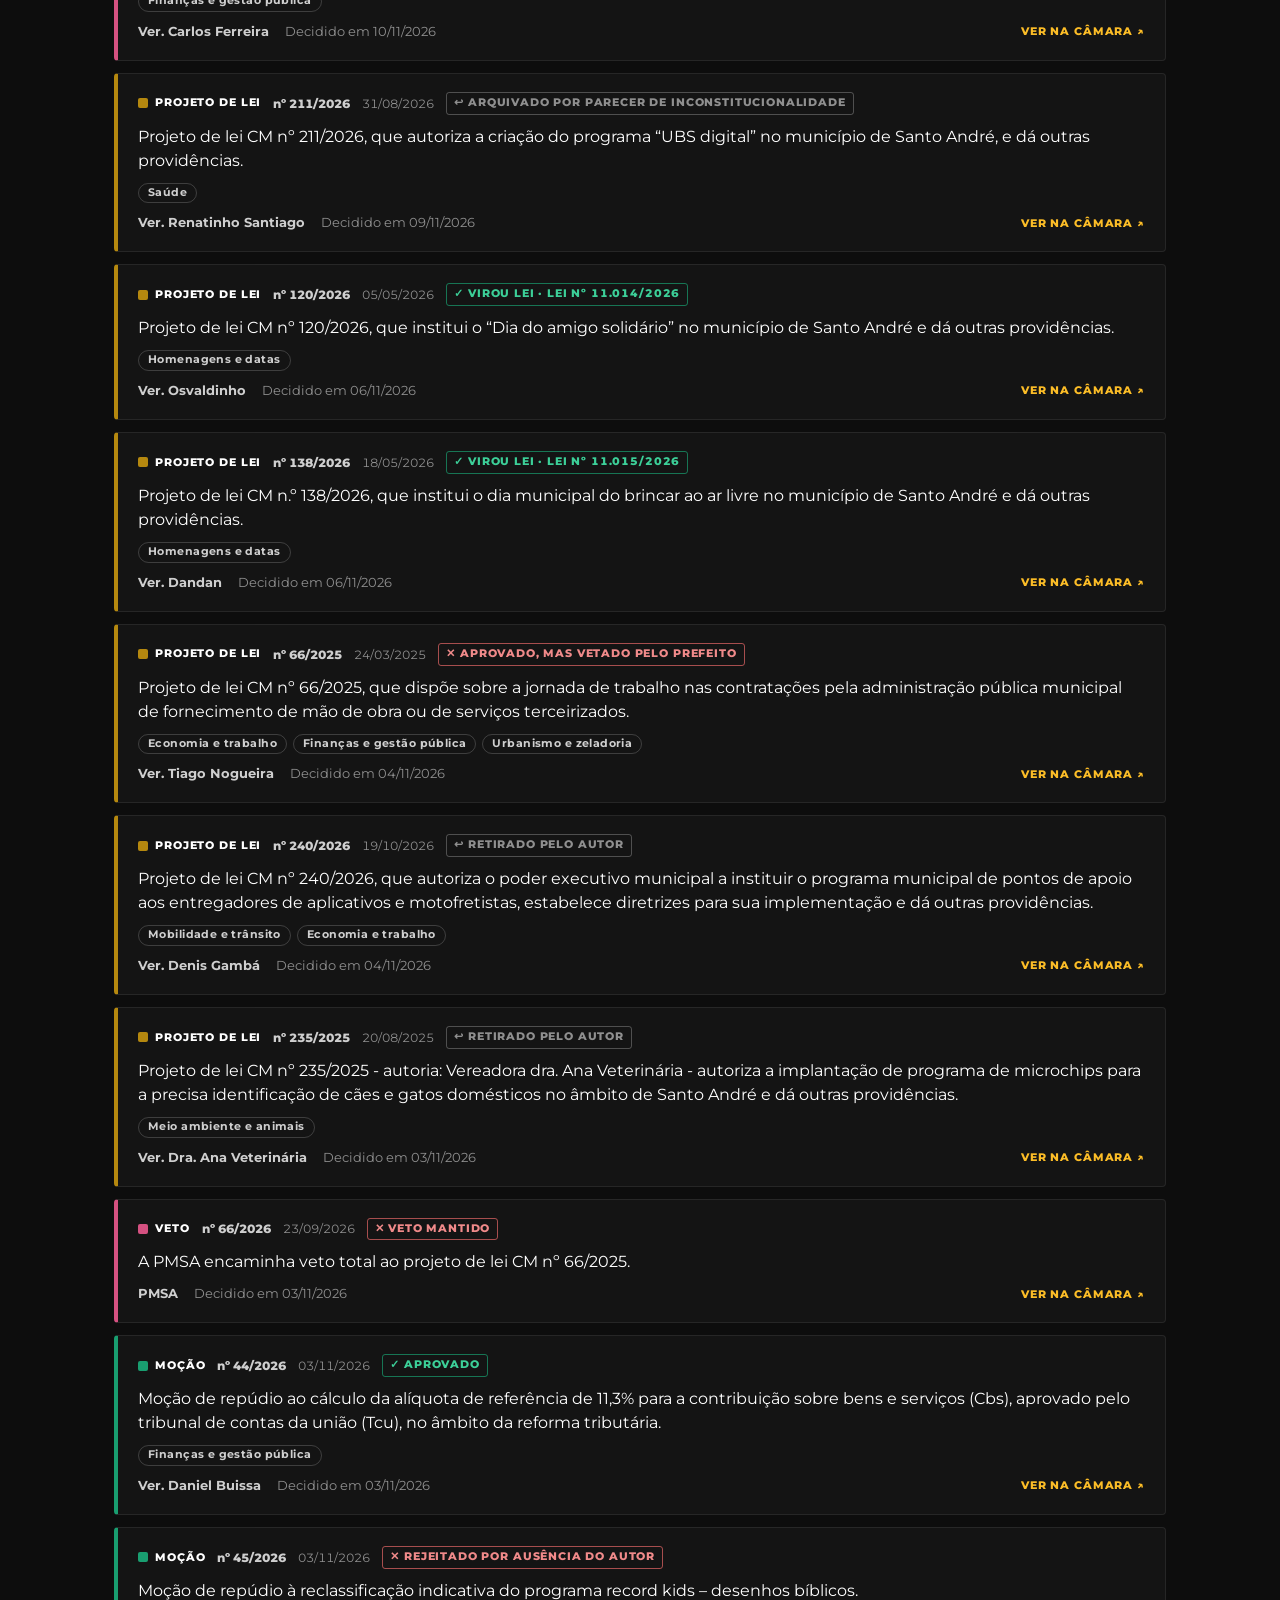
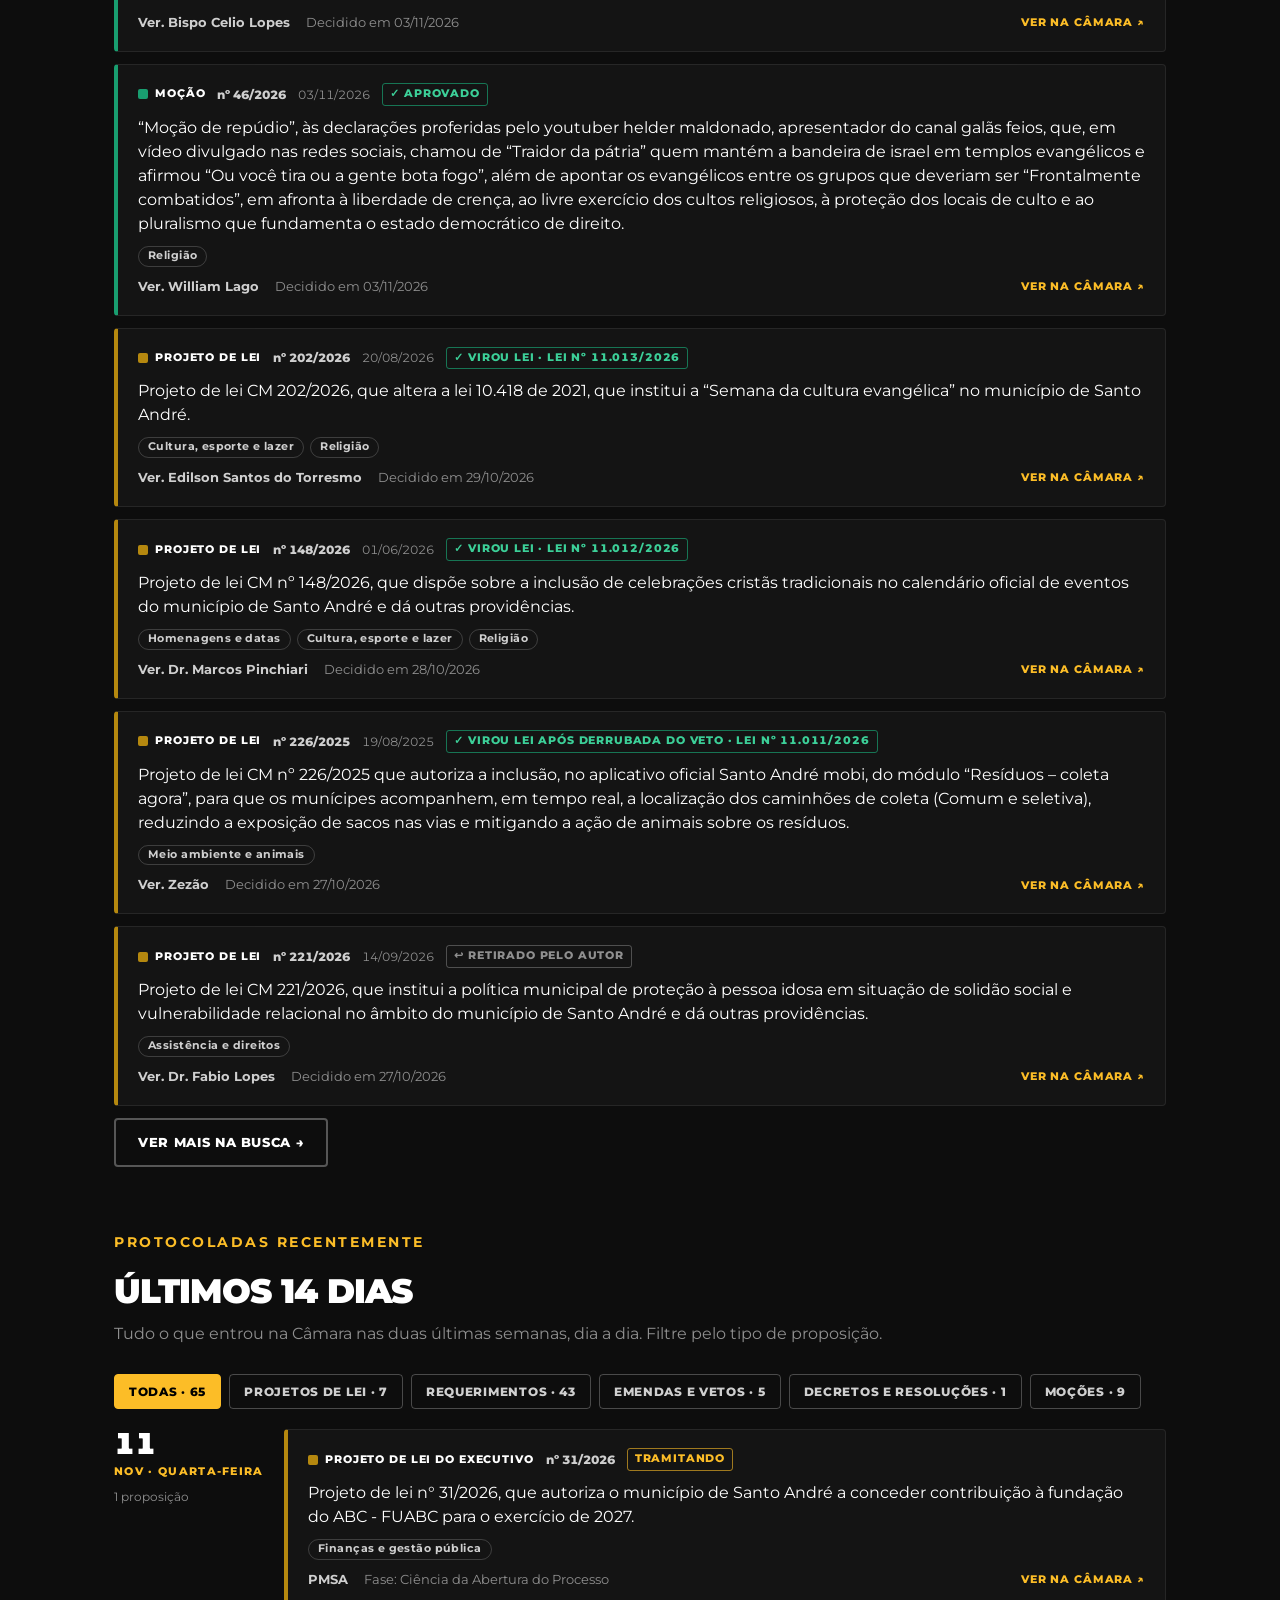
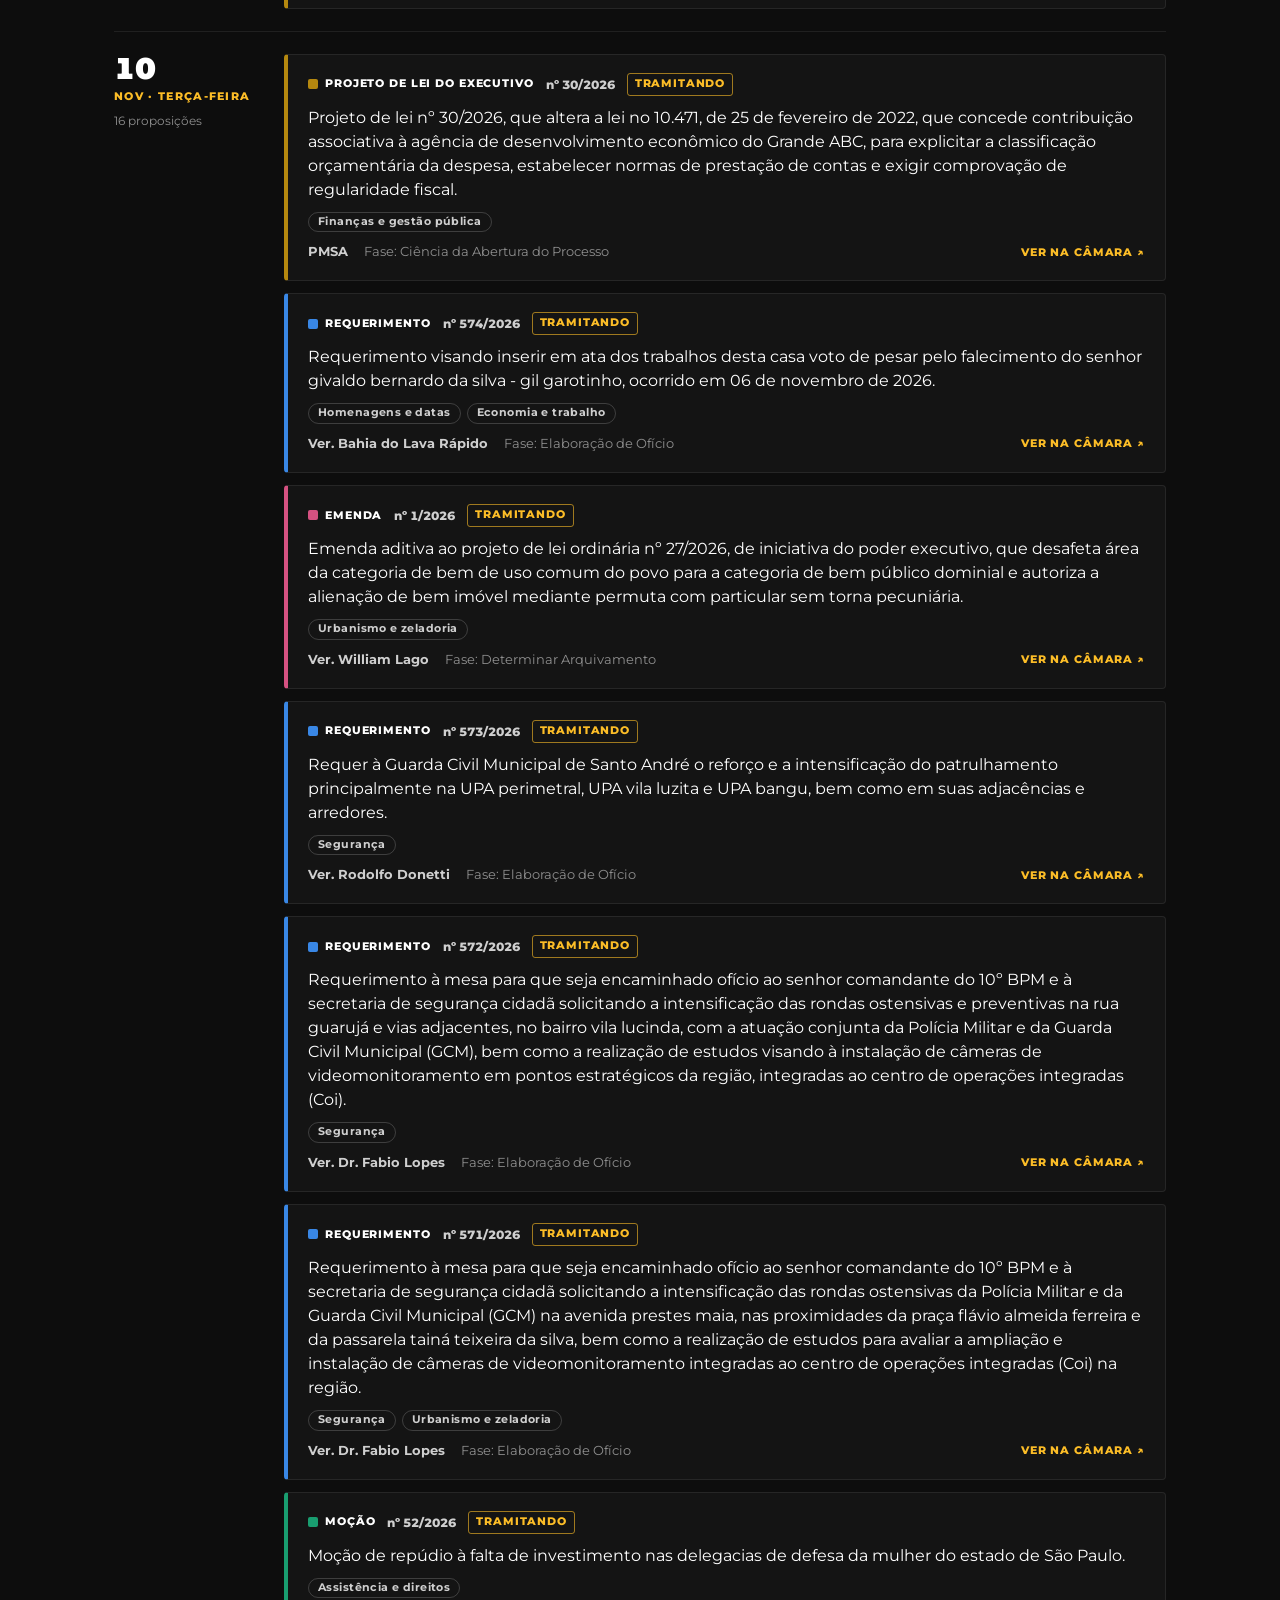
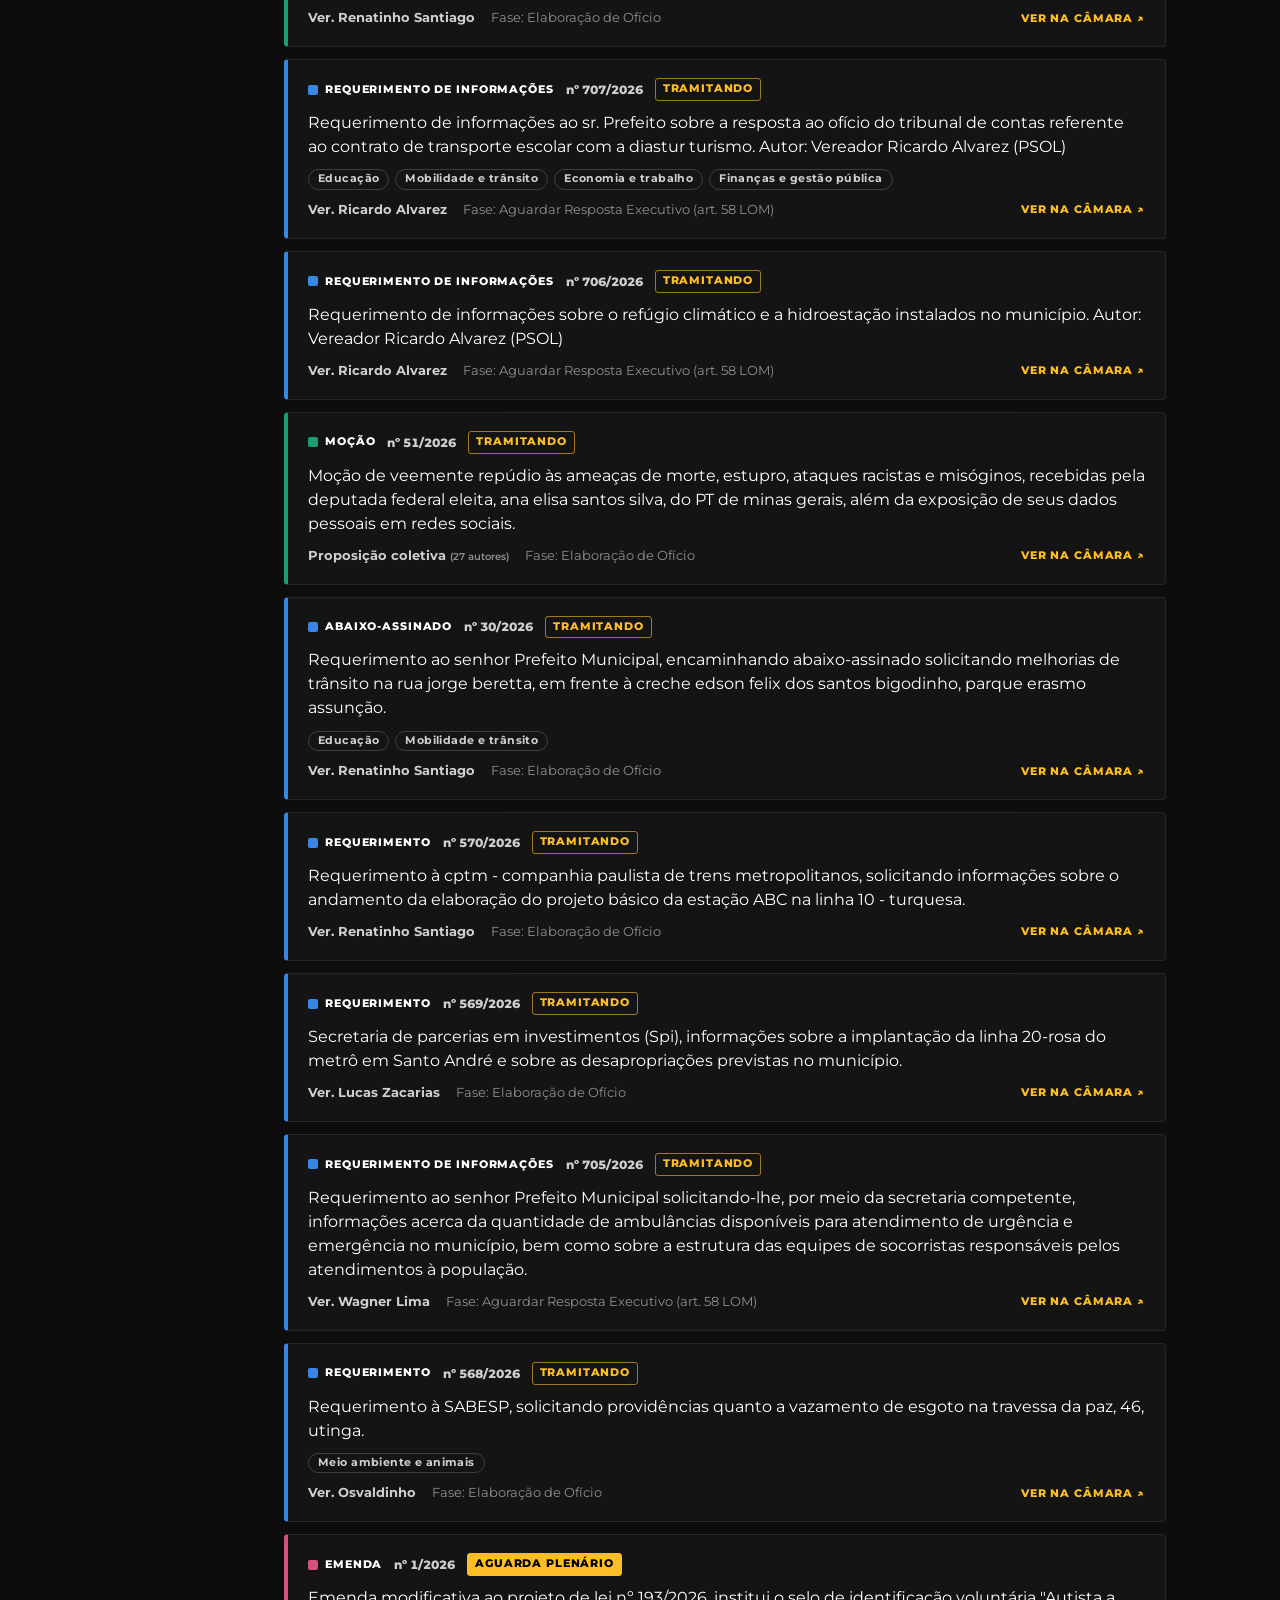
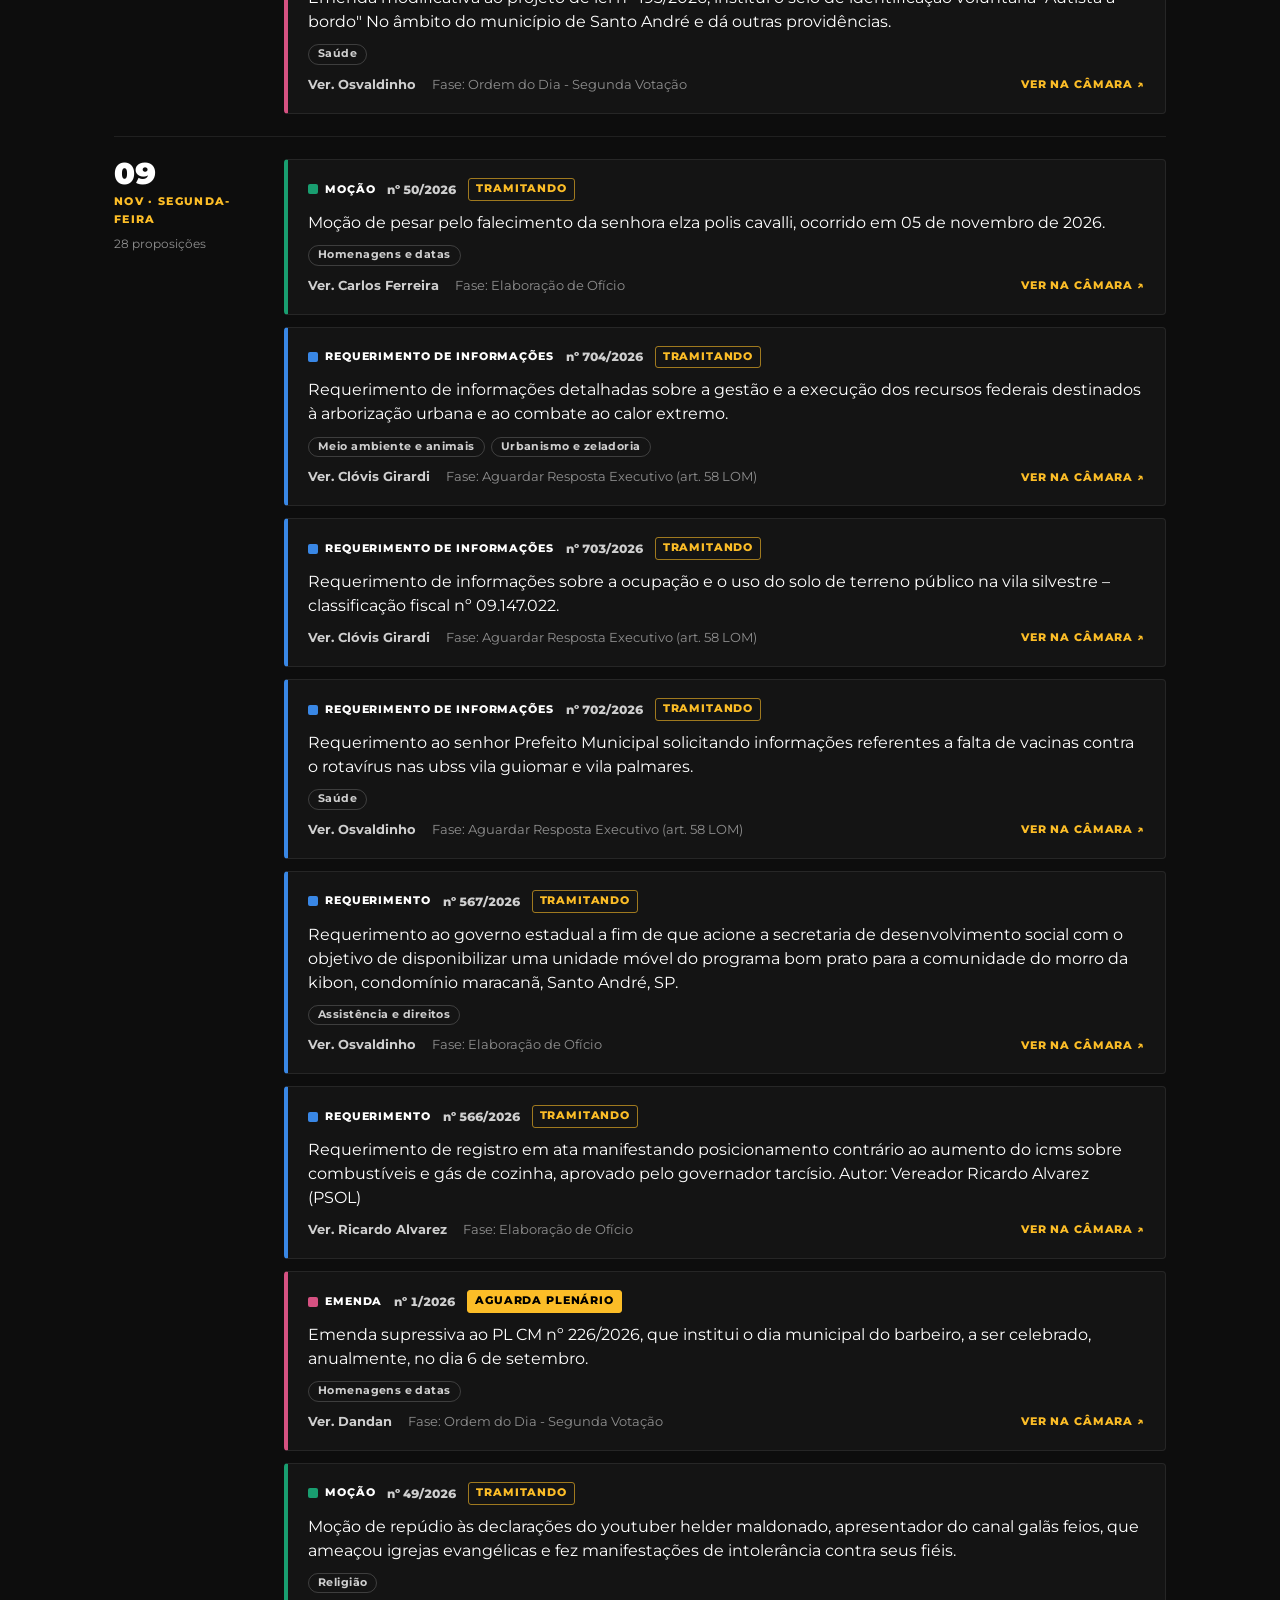
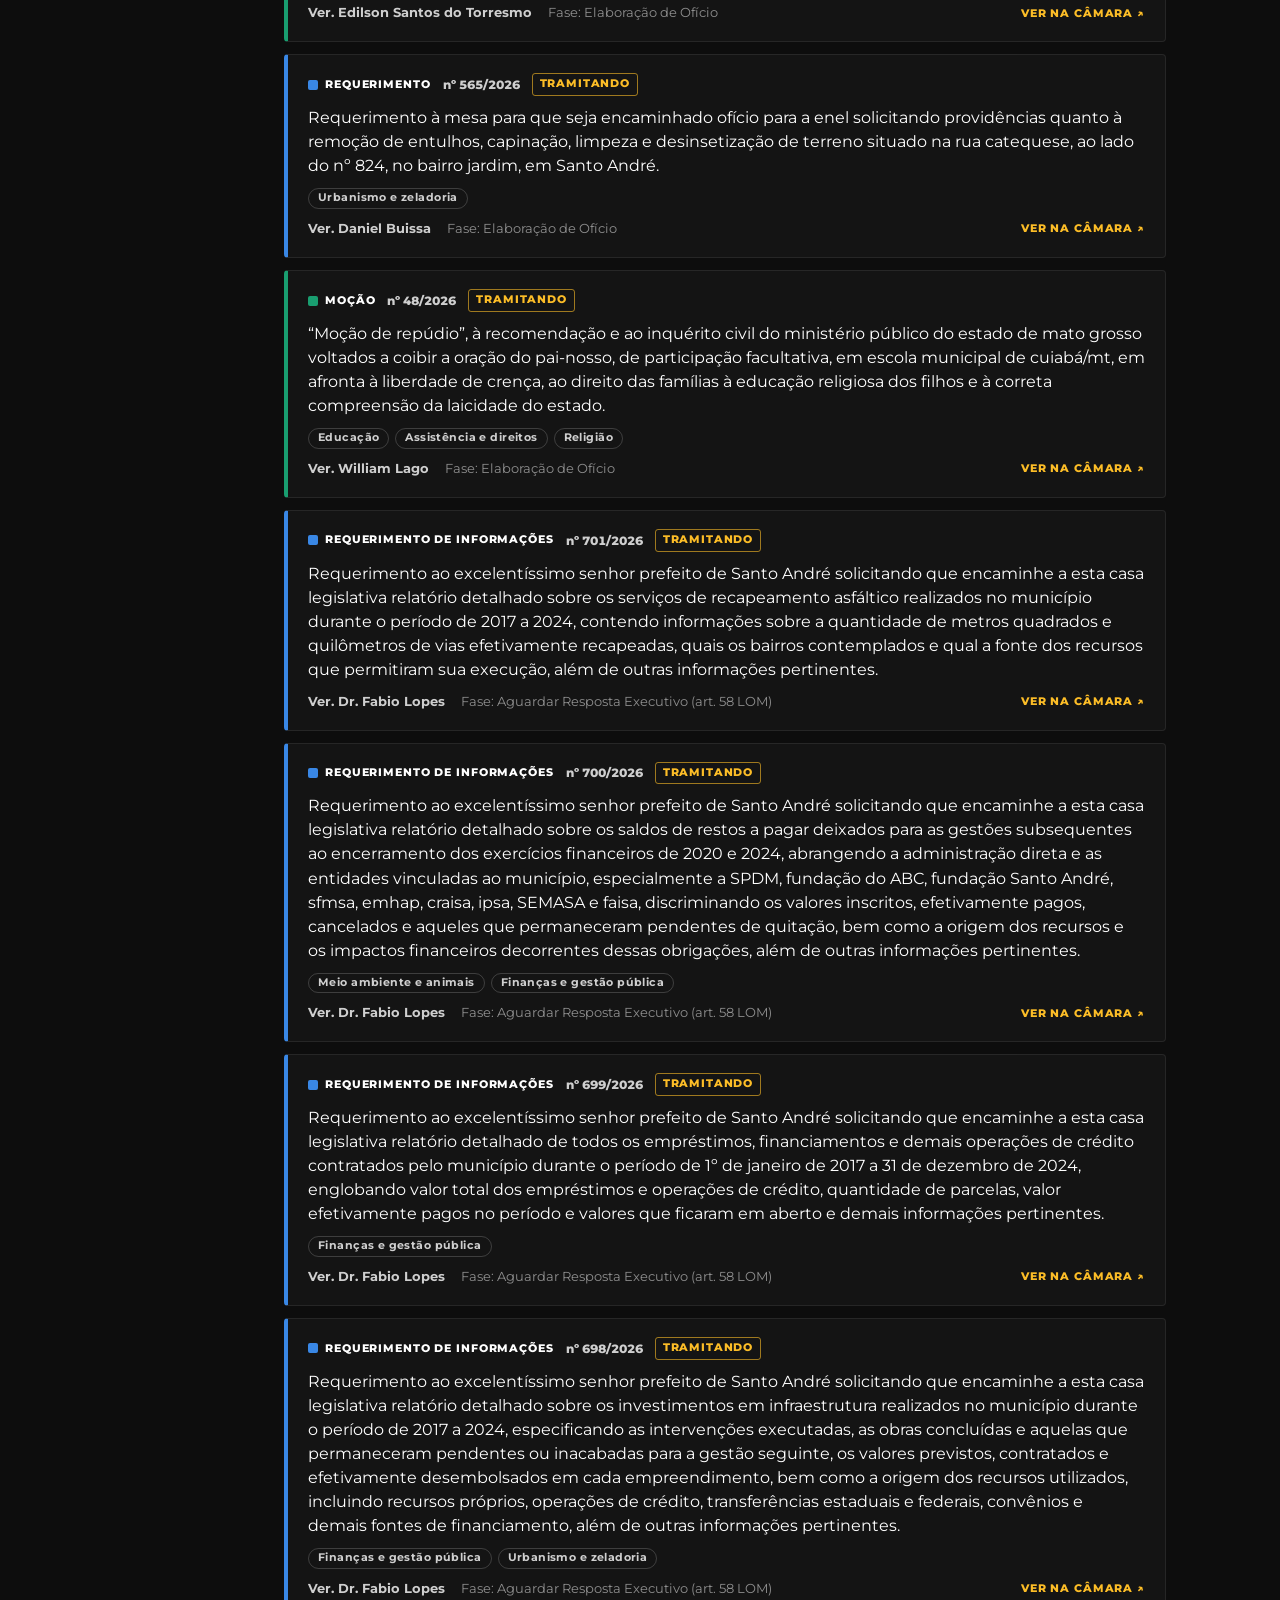
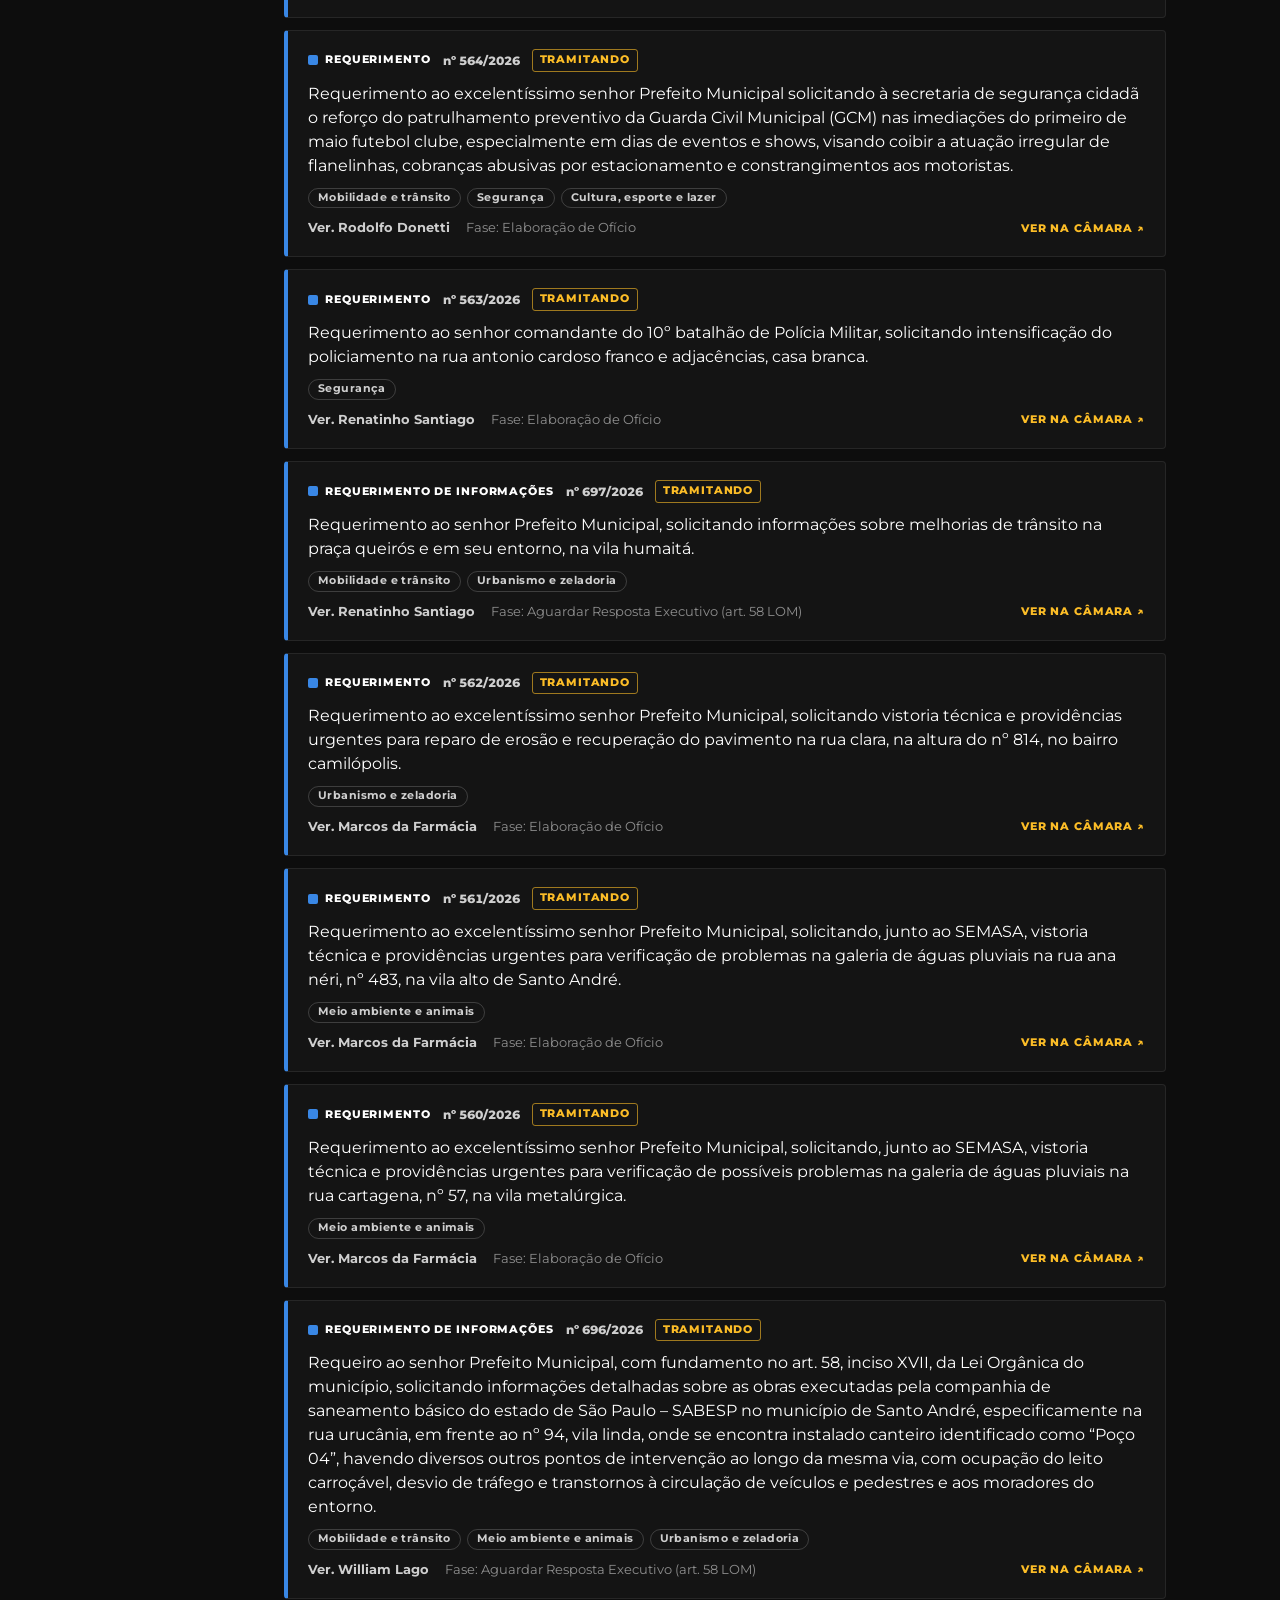
==== commit e2ed8c7c: "Páginas de indicações e de custo dos vereadores Indicações: cada pedido ao prefeito desde 2025 com a" ====
--- a/docs/index.html
+++ b/docs/index.html
@@ -9,7 +9,7 @@
   <meta property="og:description" content="Atualizado todo dia com os dados públicos da Câmara Municipal de Santo André." />
   <link rel="icon" href="img/wan.svg" type="image/svg+xml" />
   <link rel="apple-touch-icon" href="img/wan_180.png" />
-  <meta property="og:image" content="https://welwelaraujo.github.io/projetos_santoandre/img/og.png" />
+  <meta property="og:image" content="https://wellaraujo.com.br/projetos_santoandre/img/og.png" />
   <link rel="preconnect" href="https://fonts.googleapis.com" />
   <link rel="preconnect" href="https://fonts.gstatic.com" crossorigin />
   <link href="https://fonts.googleapis.com/css2?family=Montserrat:ital,wght@0,400;0,600;0,700;0,800;0,900;1,800;1,900&display=swap" rel="stylesheet" />
@@ -24,9 +24,11 @@
         <li class="nav__voltar"><a href="/" title="Página inicial de wellaraujo.com.br">← Início</a></li>
         <li><a href="./" aria-current="page">Hoje</a></li>
         <li><a href="explorar.html">Explorar</a></li>
+        <li><a href="indicacoes.html">Indicações</a></li>
         <li><a href="vereadores.html">Vereadores</a></li>
         <li><a href="presenca.html">Presença</a></li>
         <li><a href="votacoes.html">Votações</a></li>
+        <li><a href="custo.html">Custo</a></li>
         <li><a href="sobre.html">Sobre</a></li>
         <li><a href="abaixo-assinado.html" class="nav__cta">Abaixo-assinado</a></li>
       </ul>
@@ -118,9 +120,11 @@
         <a href="/">← wellaraujo.com.br</a>
         <a href="./">Hoje</a>
         <a href="explorar.html">Explorar</a>
+        <a href="indicacoes.html">Indicações</a>
         <a href="vereadores.html">Vereadores</a>
         <a href="presenca.html">Presença</a>
         <a href="votacoes.html">Votações</a>
+        <a href="custo.html">Custo</a>
         <a href="sobre.html">Sobre</a>
         <a href="abaixo-assinado.html">Abaixo-assinado</a>
         <a href="privacidade.html">Privacidade</a>
